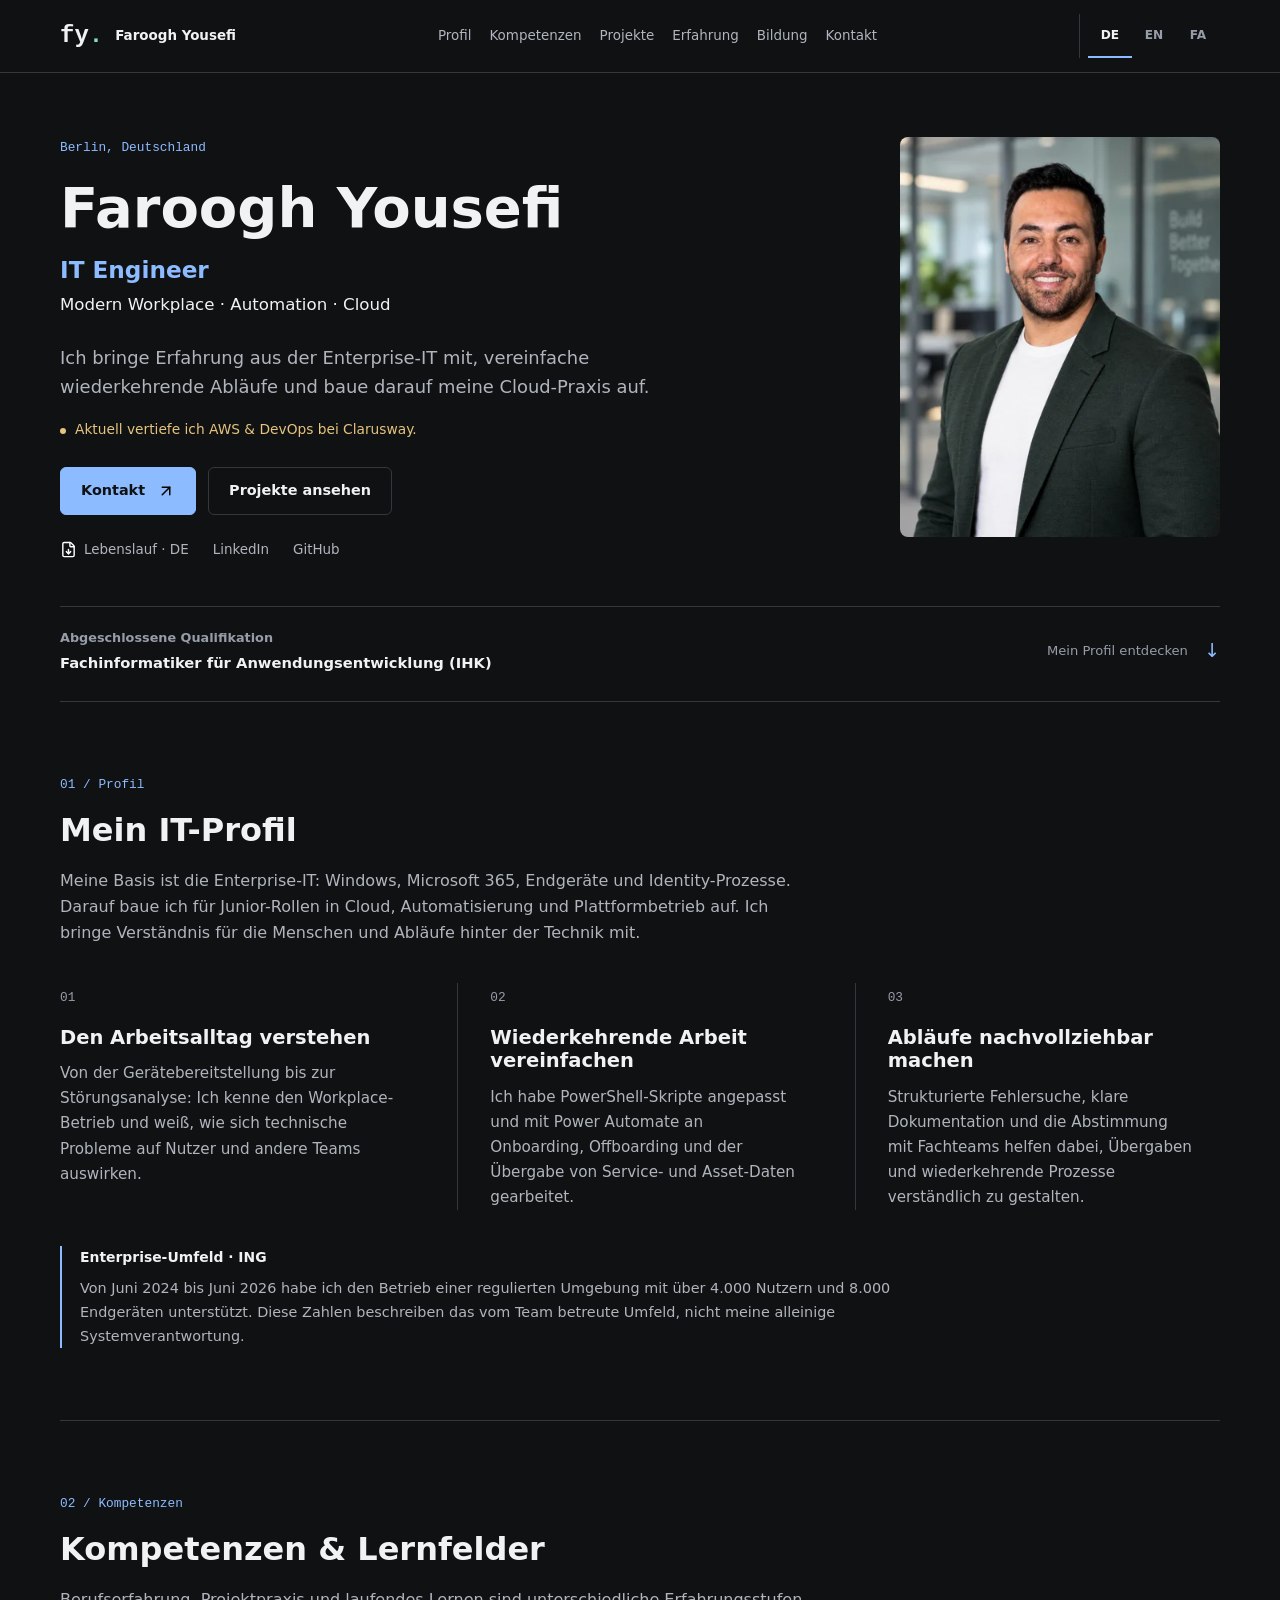
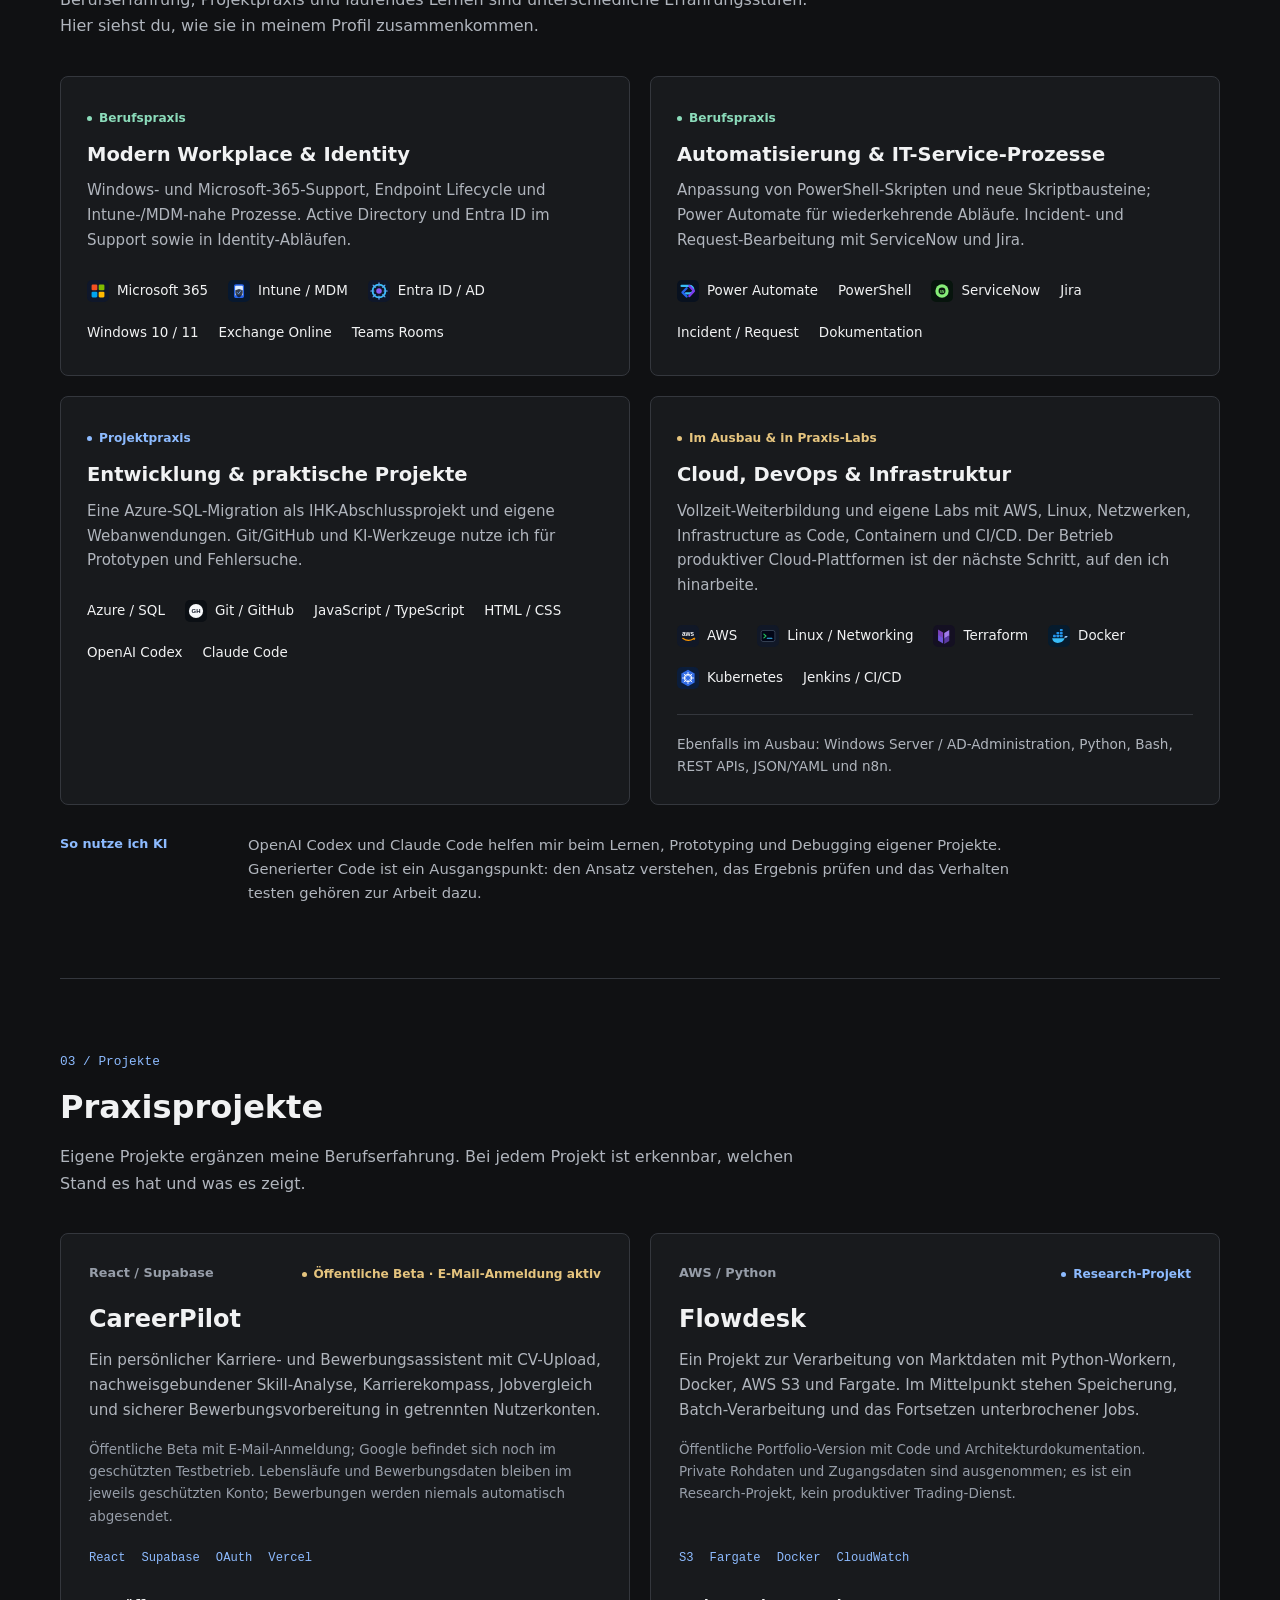
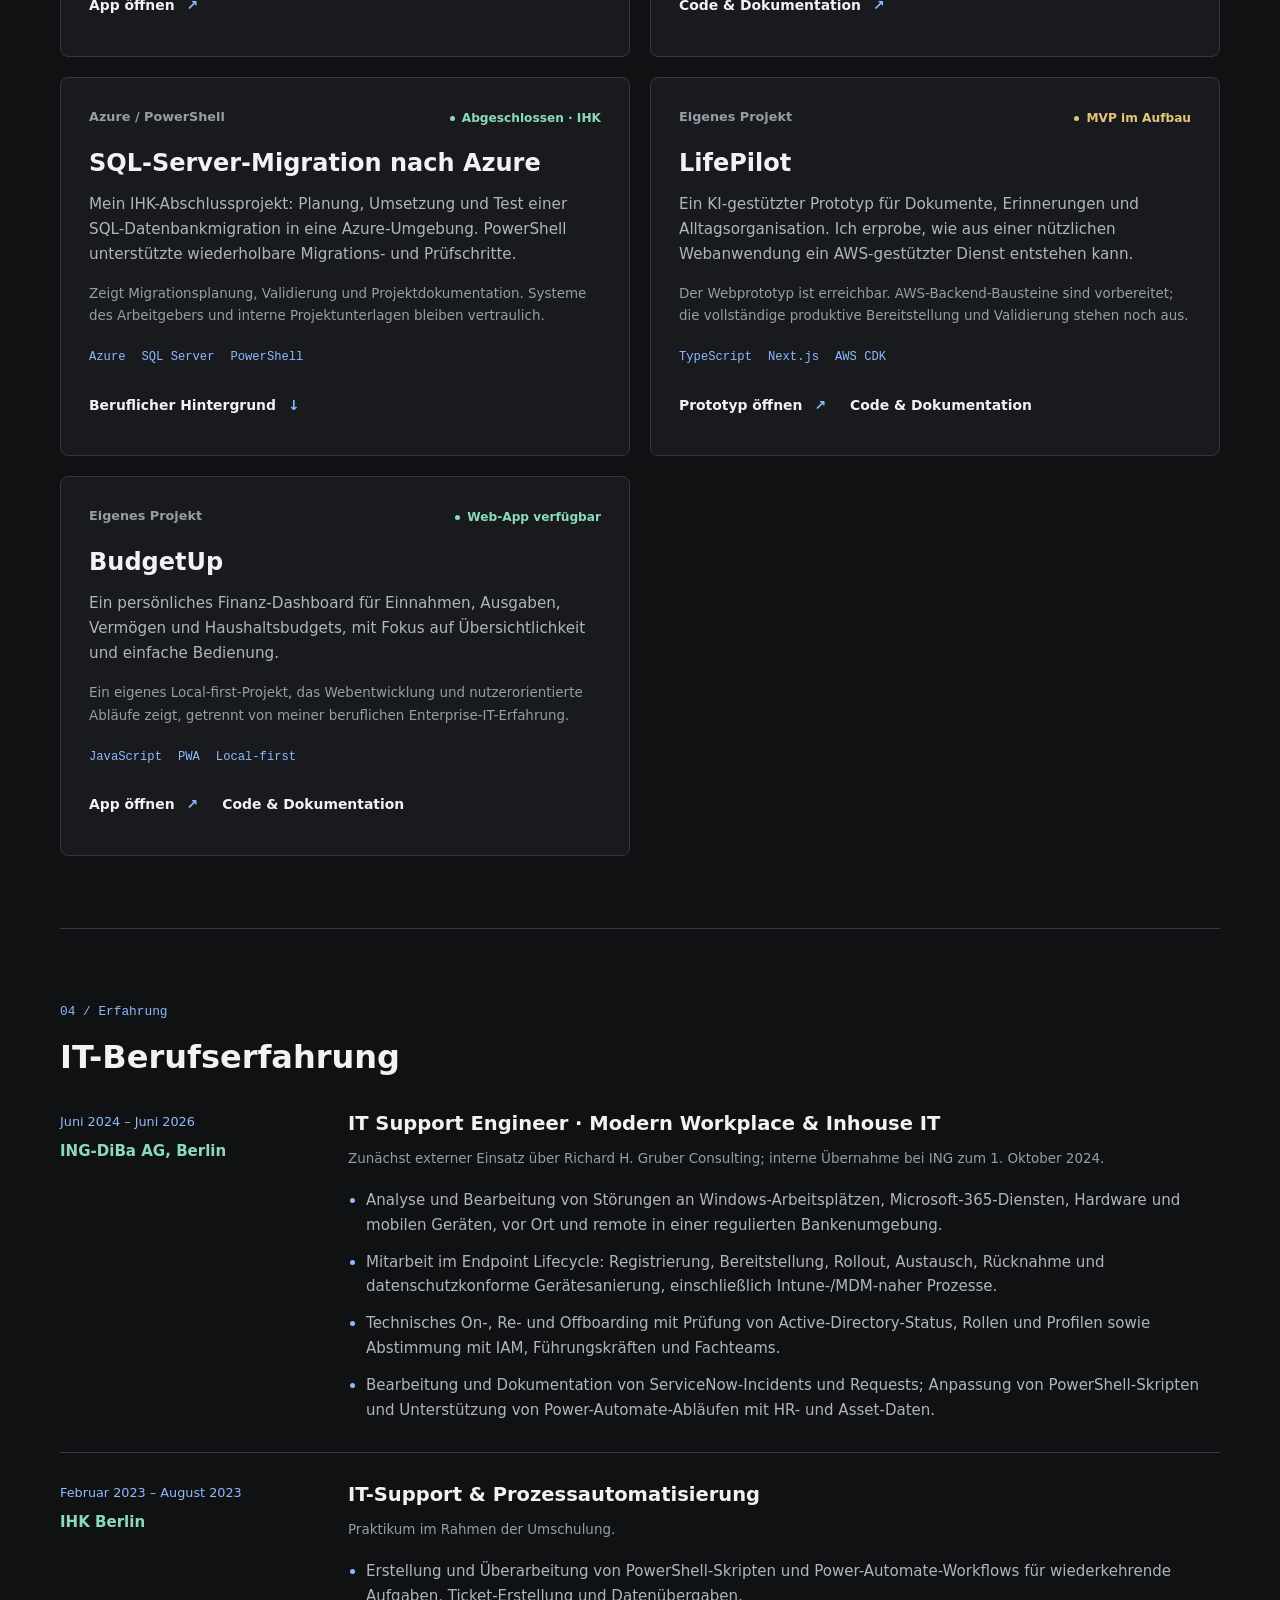
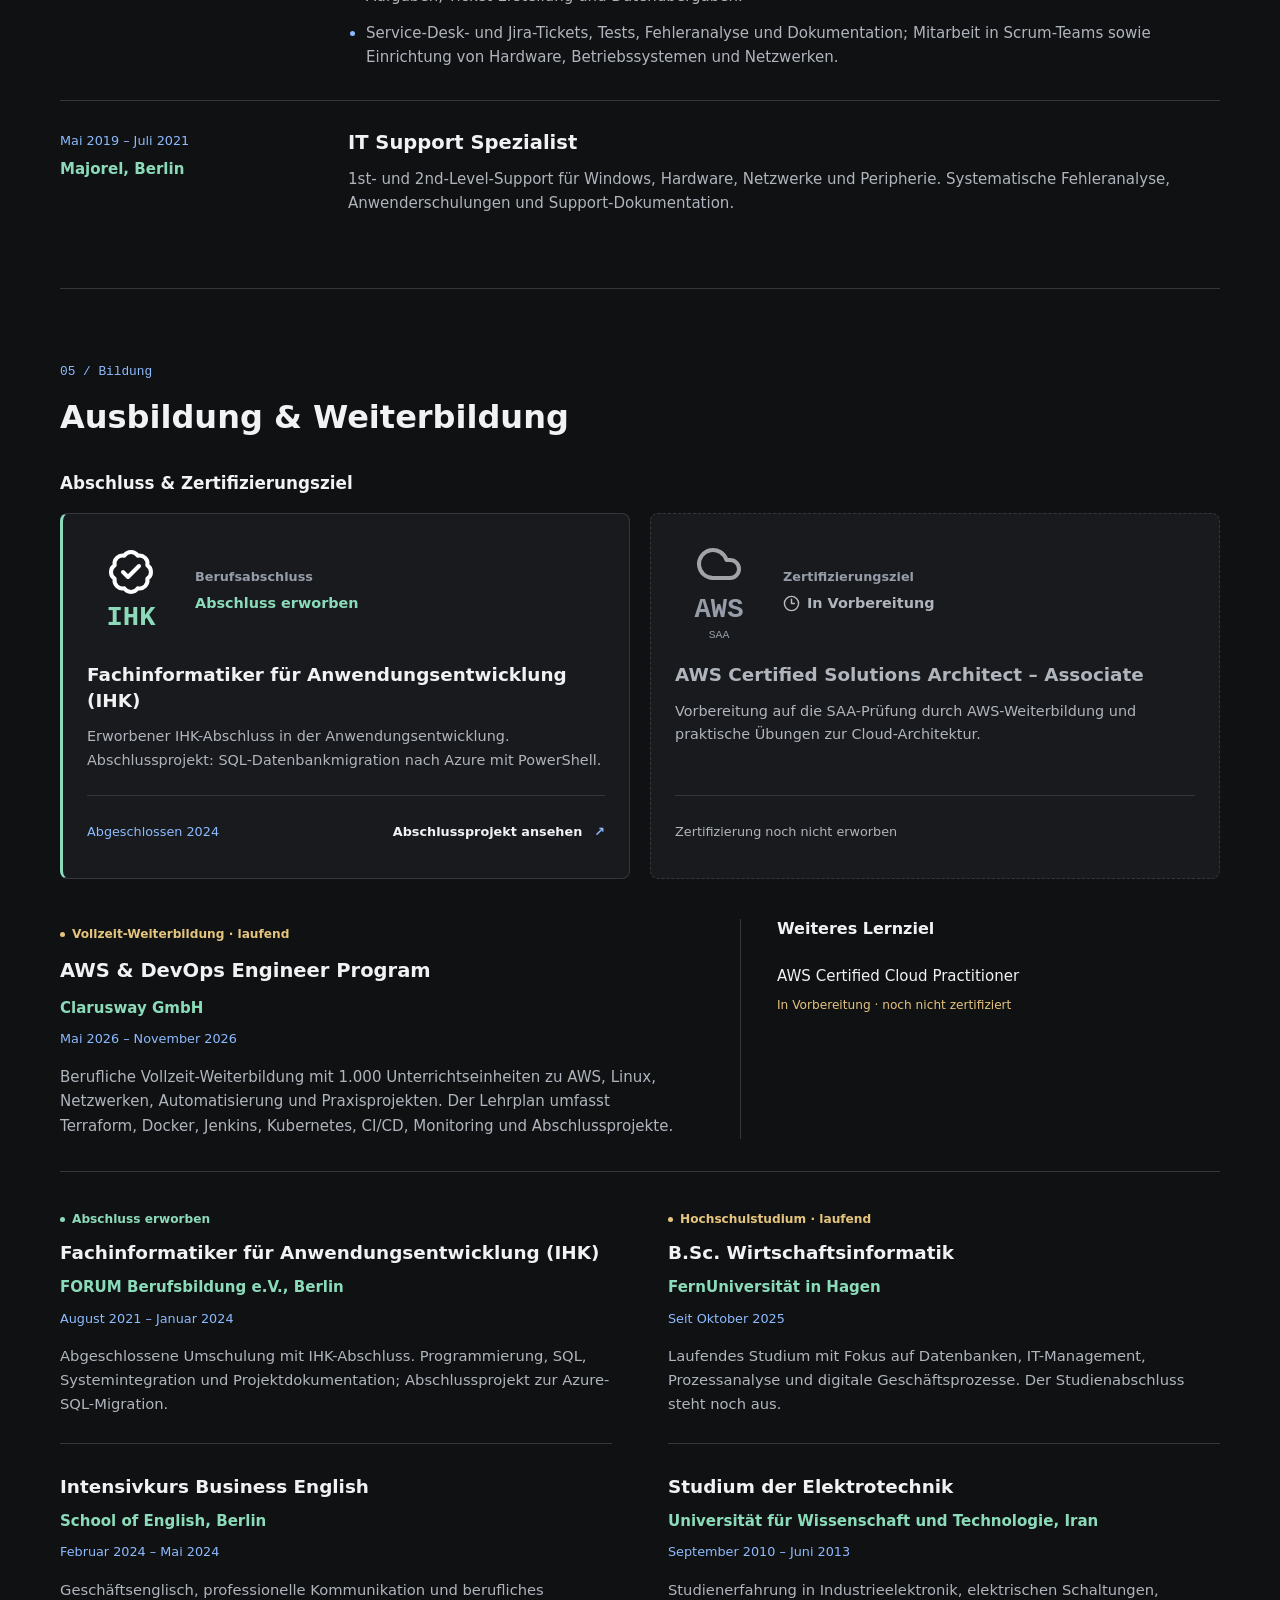
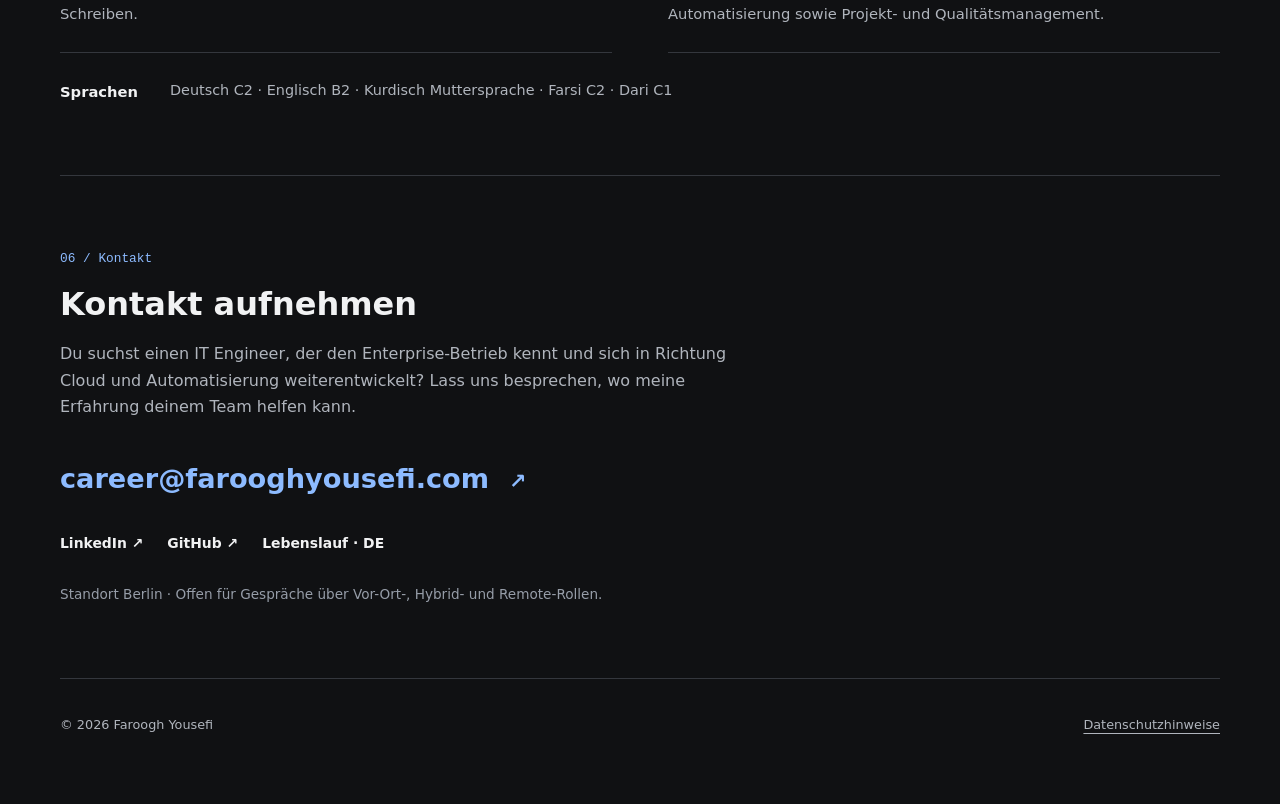
==== de/index.html @ eeda9231 "Add visual IHK qualification and pending AWS SAA goal" ====
<!DOCTYPE html>
<html lang="de" dir="ltr">
<head>
  <meta charset="UTF-8" />
  <meta name="viewport" content="width=device-width, initial-scale=1.0" />
  <title>Faroogh Yousefi | IT Engineer · Modern Workplace, Automation &amp; Cloud</title>
  <meta name="description" content="IT Engineer in Berlin mit Berufspraxis in Microsoft 365, Intune, PowerShell und Power Automate. AWS, Linux und DevOps im Ausbau durch Weiterbildung und eigene Projekte." />
  <meta name="robots" content="index, follow, max-image-preview:large" />
  <link rel="canonical" href="https://www.farooghyousefi.com/de/" />
  <link rel="alternate" hreflang="en" href="https://www.farooghyousefi.com/" />
  <link rel="alternate" hreflang="de" href="https://www.farooghyousefi.com/de/" />
  <link rel="alternate" hreflang="fa" href="https://www.farooghyousefi.com/fa/" />
  <link rel="alternate" hreflang="x-default" href="https://www.farooghyousefi.com/" />
  <meta name="theme-color" content="#101113" />
  <meta name="color-scheme" content="dark" />
  <link rel="icon" href="../assets/favicon.svg" type="image/svg+xml" />
  <link rel="apple-touch-icon" href="../assets/apple-touch-icon.png" />
  <meta property="og:type" content="profile" />
  <meta property="og:site_name" content="Faroogh Yousefi" />
  <meta property="og:url" content="https://www.farooghyousefi.com/de/" />
  <meta property="og:locale" content="de_DE" />
  <meta property="og:title" content="Faroogh Yousefi | IT Engineer · Modern Workplace, Automation &amp; Cloud" />
  <meta property="og:description" content="IT Engineer in Berlin mit Berufspraxis in Microsoft 365, Intune, PowerShell und Power Automate. AWS, Linux und DevOps im Ausbau durch Weiterbildung und eigene Projekte." />
  <meta property="og:image" content="https://www.farooghyousefi.com/assets/faroogh-yousefi-sep-2026-800.webp" />
  <meta property="og:image:width" content="800" />
  <meta property="og:image:height" content="1000" />
  <meta property="og:image:alt" content="Faroogh Yousefi, IT Engineer in Berlin" />
  <meta property="profile:first_name" content="Faroogh" />
  <meta property="profile:last_name" content="Yousefi" />
  <meta name="twitter:card" content="summary" />
  <meta name="twitter:title" content="Faroogh Yousefi | IT Engineer · Modern Workplace, Automation &amp; Cloud" />
  <meta name="twitter:description" content="IT Engineer in Berlin mit Berufspraxis in Microsoft 365, Intune, PowerShell und Power Automate. AWS, Linux und DevOps im Ausbau durch Weiterbildung und eigene Projekte." />
  <meta name="twitter:image" content="https://www.farooghyousefi.com/assets/faroogh-yousefi-sep-2026-800.webp" />
  <link rel="preload" as="image" href="../assets/faroogh-yousefi-sep-2026-400.webp" imagesrcset="../assets/faroogh-yousefi-sep-2026-400.webp 400w, ../assets/faroogh-yousefi-sep-2026-800.webp 800w" imagesizes="(max-width: 360px) 88px, (max-width: 680px) 120px, (max-width: 850px) 240px, (max-width: 1100px) 280px, 320px" />
  <link rel="stylesheet" href="../styles.css?v=1ffd70be146c" />
  <script type="application/ld+json">{"@context":"https://schema.org","@type":"Person","@id":"https://www.farooghyousefi.com/#person","name":"Faroogh Yousefi","url":"https://www.farooghyousefi.com/","image":"https://www.farooghyousefi.com/assets/faroogh-yousefi-sep-2026-800.webp","jobTitle":"IT Engineer","description":"IT Engineer in Berlin with enterprise experience in Microsoft 365, Intune, PowerShell and Power Automate. Developing AWS, Linux and DevOps skills through hands-on projects.","homeLocation":{"@type":"Place","name":"Berlin, Germany"},"knowsLanguage":["de","en","fa","ku","prs"],"knowsAbout":["Microsoft 365","Modern Workplace","Endpoint Management","Power Automate","PowerShell","IT Service Management"],"hasCredential":{"@type":"EducationalOccupationalCredential","name":"Fachinformatiker für Anwendungsentwicklung (IHK)","credentialCategory":"Vocational qualification"},"alumniOf":{"@type":"EducationalOrganization","name":"FORUM Berufsbildung e.V., Berlin"},"sameAs":["https://www.linkedin.com/in/farooghyousefi/","https://github.com/farooghyousefi"]}</script>
</head>
<body>
  <a class="skip-link" href="#main-content" data-i18n="ui.skip">Zum Inhalt springen</a>
  <header class="site-header">
    <div class="header-inner section-shell">
      <a class="brand" href="#top" aria-label="Faroogh Yousefi"><span class="brand-mark" aria-hidden="true">fy<span>.</span></span><span class="brand-name">Faroogh Yousefi</span></a>
      <nav class="desktop-nav" aria-label="Hauptnavigation" data-i18n-aria-label="ui.navigation">
        <a href="#about" data-i18n="nav.about">Profil</a>
        <a href="#skills" data-i18n="nav.skills">Kompetenzen</a>
        <a href="#projects" data-i18n="nav.projects">Projekte</a>
        <a href="#experience" data-i18n="nav.experience">Erfahrung</a>
        <a href="#training" data-i18n="nav.training">Bildung</a>
        <a href="#contact" data-i18n="nav.contact">Kontakt</a>
      </nav>
      <div class="header-actions">
        <nav class="language-switcher" aria-label="Sprache wählen" data-i18n-aria-label="ui.language">
          <a href="../de/index.html" data-lang="de" class="is-active" aria-current="true" lang="de" hreflang="de" aria-label="Deutsch">DE</a>
          <a href="../index.html" data-lang="en" lang="en" hreflang="en" aria-label="English">EN</a>
          <a href="../fa/index.html" data-lang="fa" lang="fa" hreflang="fa" aria-label="فارسی">FA</a>
        </nav>
        <details class="mobile-menu">
          <summary aria-label="Navigation öffnen" data-i18n-aria-label="ui.menu"><img src="../assets/icons/menu.svg" width="22" height="22" alt="" /></summary>
          <nav aria-label="Hauptnavigation" data-i18n-aria-label="ui.navigation">
            <a href="#about" data-i18n="nav.about">Profil</a>
            <a href="#skills" data-i18n="nav.skills">Kompetenzen</a>
            <a href="#projects" data-i18n="nav.projects">Projekte</a>
            <a href="#experience" data-i18n="nav.experience">Erfahrung</a>
            <a href="#training" data-i18n="nav.training">Bildung</a>
            <a href="#contact" data-i18n="nav.contact">Kontakt</a>
          </nav>
        </details>
      </div>
    </div>
  </header>
  <main id="main-content" tabindex="-1">
    <section class="hero section-shell" id="top" aria-labelledby="hero-title">
      <div class="hero-identity">
        <p class="eyebrow" data-i18n="hero.location">Berlin, Deutschland</p>
        <h1 id="hero-title" data-i18n="hero.name">Faroogh Yousefi</h1>
        <p class="hero-role" data-i18n="hero.role">IT Engineer</p>
        <p class="hero-specialisms" data-i18n="hero.specialisms">Modern Workplace · Automation · Cloud</p>
      </div>
      <figure class="portrait">
        <img src="../assets/faroogh-yousefi-sep-2026-400.webp" srcset="../assets/faroogh-yousefi-sep-2026-400.webp 400w, ../assets/faroogh-yousefi-sep-2026-800.webp 800w" sizes="(max-width: 360px) 88px, (max-width: 680px) 120px, (max-width: 850px) 240px, (max-width: 1100px) 280px, 320px" width="400" height="500" fetchpriority="high" alt="Faroogh Yousefi, IT Engineer in Berlin" data-i18n-alt="photo.alt" />
      </figure>
      <div class="hero-detail">
        <p class="hero-description" data-i18n="hero.description">Ich bringe Erfahrung aus der Enterprise-IT mit, vereinfache wiederkehrende Abläufe und baue darauf meine Cloud-Praxis auf.</p>
        <p class="hero-learning"><span class="learning-dot" aria-hidden="true"></span><span data-i18n="hero.learning">Aktuell vertiefe ich AWS &amp; DevOps bei Clarusway.</span></p>
        <div class="hero-actions">
          <a class="button primary" href="#contact"><span data-i18n="hero.contact">Kontakt</span><img src="../assets/icons/arrow-up-right.svg" width="18" height="18" alt="" /></a>
          <a class="button secondary" href="#projects" data-i18n="hero.projects">Projekte ansehen</a>
        </div>
        <div class="hero-links">
          <a href="../assets/Faroogh-Yousefi-CV.pdf" data-cv-link target="_blank" rel="noopener noreferrer"><img src="../assets/icons/file-down.svg" width="17" height="17" alt="" /><span data-i18n="hero.cv">Lebenslauf · DE</span></a>
          <a href="https://www.linkedin.com/in/farooghyousefi/" target="_blank" rel="noopener noreferrer">LinkedIn</a>
          <a href="https://github.com/farooghyousefi" target="_blank" rel="noopener noreferrer">GitHub</a>
        </div>
      </div>
      <div class="hero-foundation">
        <span class="qualification"><span class="small-label" data-i18n="hero.qualificationLabel">Abgeschlossene Qualifikation</span><strong data-i18n="hero.qualification">Fachinformatiker für Anwendungsentwicklung (IHK)</strong></span>
        <a class="section-cue" href="#about" aria-label="Mein Profil entdecken" data-i18n-aria-label="hero.more"><span data-i18n="hero.more">Mein Profil entdecken</span><span aria-hidden="true">↓</span></a>
      </div>
    </section>

    <section class="section-shell content-section" id="about" aria-labelledby="about-title">
      <div class="section-heading"><p class="eyebrow">01 / <span data-i18n="nav.about">Profil</span></p><h2 id="about-title" data-i18n="about.title">Mein IT-Profil</h2><p class="section-intro" data-i18n="about.intro">Meine Basis ist die Enterprise-IT: Windows, Microsoft 365, Endgeräte und Identity-Prozesse. Darauf baue ich für Junior-Rollen in Cloud, Automatisierung und Plattformbetrieb auf. Ich bringe Verständnis für die Menschen und Abläufe hinter der Technik mit.</p></div>
      <div class="value-grid">
        <article><span class="value-number" aria-hidden="true">01</span><h3 data-i18n="value.operations.title">Den Arbeitsalltag verstehen</h3><p data-i18n="value.operations.text">Von der Gerätebereitstellung bis zur Störungsanalyse: Ich kenne den Workplace-Betrieb und weiß, wie sich technische Probleme auf Nutzer und andere Teams auswirken.</p></article>
        <article><span class="value-number" aria-hidden="true">02</span><h3 data-i18n="value.automation.title">Wiederkehrende Arbeit vereinfachen</h3><p data-i18n="value.automation.text">Ich habe PowerShell-Skripte angepasst und mit Power Automate an Onboarding, Offboarding und der Übergabe von Service- und Asset-Daten gearbeitet.</p></article>
        <article><span class="value-number" aria-hidden="true">03</span><h3 data-i18n="value.clarity.title">Abläufe nachvollziehbar machen</h3><p data-i18n="value.clarity.text">Strukturierte Fehlersuche, klare Dokumentation und die Abstimmung mit Fachteams helfen dabei, Übergaben und wiederkehrende Prozesse verständlich zu gestalten.</p></article>
      </div>
      <div class="context-note"><strong data-i18n="about.contextLabel">Enterprise-Umfeld · ING</strong><p data-i18n="about.context">Von Juni 2024 bis Juni 2026 habe ich den Betrieb einer regulierten Umgebung mit über 4.000 Nutzern und 8.000 Endgeräten unterstützt. Diese Zahlen beschreiben das vom Team betreute Umfeld, nicht meine alleinige Systemverantwortung.</p></div>
    </section>

    <section class="section-shell content-section" id="skills" aria-labelledby="skills-title">
      <div class="section-heading"><p class="eyebrow">02 / <span data-i18n="nav.skills">Kompetenzen</span></p><h2 id="skills-title" data-i18n="skills.title">Kompetenzen &amp; Lernfelder</h2><p class="section-intro" data-i18n="skills.intro">Berufserfahrung, Projektpraxis und laufendes Lernen sind unterschiedliche Erfahrungsstufen. Hier siehst du, wie sie in meinem Profil zusammenkommen.</p></div>
      <div class="skills-grid">
        <article class="skill-group professional"><span class="status-label established" data-i18n="skills.professional">Berufspraxis</span><h3 data-i18n="skills.workplace.title">Modern Workplace &amp; Identity</h3><p data-i18n="skills.workplace.text">Windows- und Microsoft-365-Support, Endpoint Lifecycle und Intune-/MDM-nahe Prozesse. Active Directory und Entra ID im Support sowie in Identity-Abläufen.</p><ul class="tech-list">
          <li><img src="../assets/icons/microsoft-365.svg" width="24" height="24" alt="" loading="lazy" />Microsoft 365</li><li><img src="../assets/icons/intune.svg" width="24" height="24" alt="" loading="lazy" />Intune / MDM</li><li><img src="../assets/icons/entra-id.svg" width="24" height="24" alt="" loading="lazy" />Entra ID / AD</li><li>Windows 10 / 11</li><li>Exchange Online</li><li>Teams Rooms</li>
        </ul></article>
        <article class="skill-group professional"><span class="status-label established" data-i18n="skills.professional">Berufspraxis</span><h3 data-i18n="skills.automation.title">Automatisierung &amp; IT-Service-Prozesse</h3><p data-i18n="skills.automation.text">Anpassung von PowerShell-Skripten und neue Skriptbausteine; Power Automate für wiederkehrende Abläufe. Incident- und Request-Bearbeitung mit ServiceNow und Jira.</p><ul class="tech-list">
          <li><img src="../assets/icons/power-automate.svg" width="24" height="24" alt="" loading="lazy" />Power Automate</li><li>PowerShell</li><li><img src="../assets/icons/servicenow.svg" width="24" height="24" alt="" loading="lazy" />ServiceNow</li><li>Jira</li><li>Incident / Request</li><li data-i18n="skills.documentation">Dokumentation</li>
        </ul></article>
        <article class="skill-group project-practice"><span class="status-label practiced" data-i18n="skills.projectPractice">Projektpraxis</span><h3 data-i18n="skills.projects.title">Entwicklung &amp; praktische Projekte</h3><p data-i18n="skills.projects.text">Eine Azure-SQL-Migration als IHK-Abschlussprojekt und eigene Webanwendungen. Git/GitHub und KI-Werkzeuge nutze ich für Prototypen und Fehlersuche.</p><ul class="tech-list">
          <li>Azure / SQL</li><li><img src="../assets/icons/github.svg" width="24" height="24" alt="" loading="lazy" />Git / GitHub</li><li>JavaScript / TypeScript</li><li>HTML / CSS</li><li>OpenAI Codex</li><li>Claude Code</li>
        </ul></article>
        <article class="skill-group learning"><span class="status-label developing" data-i18n="skills.learning">Im Ausbau &amp; in Praxis-Labs</span><h3 data-i18n="skills.cloud.title">Cloud, DevOps &amp; Infrastruktur</h3><p data-i18n="skills.cloud.text">Vollzeit-Weiterbildung und eigene Labs mit AWS, Linux, Netzwerken, Infrastructure as Code, Containern und CI/CD. Der Betrieb produktiver Cloud-Plattformen ist der nächste Schritt, auf den ich hinarbeite.</p><ul class="tech-list">
          <li><img src="../assets/icons/aws.svg" width="24" height="24" alt="" loading="lazy" />AWS</li><li><img src="../assets/icons/linux.svg" width="24" height="24" alt="" loading="lazy" />Linux / Networking</li><li><img src="../assets/icons/terraform.svg" width="24" height="24" alt="" loading="lazy" />Terraform</li><li><img src="../assets/icons/docker.svg" width="24" height="24" alt="" loading="lazy" />Docker</li><li><img src="../assets/icons/kubernetes.svg" width="24" height="24" alt="" loading="lazy" />Kubernetes</li><li>Jenkins / CI/CD</li>
        </ul><p class="skill-scope" data-i18n="skills.cloud.additional">Ebenfalls im Ausbau: Windows Server / AD-Administration, Python, Bash, REST APIs, JSON/YAML und n8n.</p></article>
      </div>
      <div class="ai-note"><span class="small-label" data-i18n="ai.label">So nutze ich KI</span><p data-i18n="ai.text">OpenAI Codex und Claude Code helfen mir beim Lernen, Prototyping und Debugging eigener Projekte. Generierter Code ist ein Ausgangspunkt: den Ansatz verstehen, das Ergebnis prüfen und das Verhalten testen gehören zur Arbeit dazu.</p></div>
    </section>

    <section class="section-shell content-section" id="projects" aria-labelledby="projects-title">
      <div class="section-heading"><p class="eyebrow">03 / <span data-i18n="nav.projects">Projekte</span></p><h2 id="projects-title" data-i18n="projects.title">Praxisprojekte</h2><p class="section-intro" data-i18n="projects.intro">Eigene Projekte ergänzen meine Berufserfahrung. Bei jedem Projekt ist erkennbar, welchen Stand es hat und was es zeigt.</p></div>
      <div class="project-grid">
        <article class="project-card"><div class="project-head"><span class="small-label">React / Supabase</span><span class="status-label developing" data-i18n="projects.careerpilot.status">Öffentliche Beta · E-Mail-Anmeldung aktiv</span></div><h3>CareerPilot</h3><p data-i18n="projects.careerpilot.text">Ein persönlicher Karriere- und Bewerbungsassistent mit CV-Upload, nachweisgebundener Skill-Analyse, Karrierekompass, Jobvergleich und sicherer Bewerbungsvorbereitung in getrennten Nutzerkonten.</p><p class="project-evidence" data-i18n="projects.careerpilot.evidence">Öffentliche Beta mit E-Mail-Anmeldung; Google befindet sich noch im geschützten Testbetrieb. Lebensläufe und Bewerbungsdaten bleiben im jeweils geschützten Konto; Bewerbungen werden niemals automatisch abgesendet.</p><ul class="project-tags"><li>React</li><li>Supabase</li><li>OAuth</li><li>Vercel</li></ul><div class="project-links"><a class="text-link" href="https://careerpilot-staging.vercel.app/" target="_blank" rel="noopener noreferrer"><span data-i18n="projects.open">App öffnen</span><span aria-hidden="true">↗</span></a></div></article>
        <article class="project-card"><div class="project-head"><span class="small-label">AWS / Python</span><span class="status-label practiced" data-i18n="projects.flowdesk.status">Research-Projekt</span></div><h3>Flowdesk</h3><p data-i18n="projects.flowdesk.text">Ein Projekt zur Verarbeitung von Marktdaten mit Python-Workern, Docker, AWS S3 und Fargate. Im Mittelpunkt stehen Speicherung, Batch-Verarbeitung und das Fortsetzen unterbrochener Jobs.</p><p class="project-evidence" data-i18n="projects.flowdesk.evidence">Öffentliche Portfolio-Version mit Code und Architekturdokumentation. Private Rohdaten und Zugangsdaten sind ausgenommen; es ist ein Research-Projekt, kein produktiver Trading-Dienst.</p><ul class="project-tags"><li>S3</li><li>Fargate</li><li>Docker</li><li>CloudWatch</li></ul><a class="text-link" href="https://github.com/farooghyousefi/flowdesk-aws-portfolio" target="_blank" rel="noopener noreferrer"><span data-i18n="projects.code">Code &amp; Dokumentation</span><span aria-hidden="true">↗</span></a></article>
        <article class="project-card" id="project-azure"><div class="project-head"><span class="small-label">Azure / PowerShell</span><span class="status-label established" data-i18n="projects.azure.status">Abgeschlossen · IHK</span></div><h3 data-i18n="projects.azure.title">SQL-Server-Migration nach Azure</h3><p data-i18n="projects.azure.text">Mein IHK-Abschlussprojekt: Planung, Umsetzung und Test einer SQL-Datenbankmigration in eine Azure-Umgebung. PowerShell unterstützte wiederholbare Migrations- und Prüfschritte.</p><p class="project-evidence" data-i18n="projects.azure.evidence">Zeigt Migrationsplanung, Validierung und Projektdokumentation. Systeme des Arbeitgebers und interne Projektunterlagen bleiben vertraulich.</p><ul class="project-tags"><li>Azure</li><li>SQL Server</li><li>PowerShell</li></ul><a class="text-link" href="#experience"><span data-i18n="projects.background">Beruflicher Hintergrund</span><span aria-hidden="true">↓</span></a></article>
        <article class="project-card"><div class="project-head"><span class="small-label" data-i18n="projects.personal">Eigenes Projekt</span><span class="status-label developing" data-i18n="projects.lifepilot.status">MVP im Aufbau</span></div><h3>LifePilot</h3><p data-i18n="projects.lifepilot.text">Ein KI-gestützter Prototyp für Dokumente, Erinnerungen und Alltagsorganisation. Ich erprobe, wie aus einer nützlichen Webanwendung ein AWS-gestützter Dienst entstehen kann.</p><p class="project-evidence" data-i18n="projects.lifepilot.evidence">Der Webprototyp ist erreichbar. AWS-Backend-Bausteine sind vorbereitet; die vollständige produktive Bereitstellung und Validierung stehen noch aus.</p><ul class="project-tags"><li>TypeScript</li><li>Next.js</li><li>AWS CDK</li></ul><div class="project-links"><a class="text-link" href="https://lifepilot.farooghyousefi.com/" target="_blank" rel="noopener noreferrer"><span data-i18n="projects.preview">Prototyp öffnen</span><span aria-hidden="true">↗</span></a><a class="text-link" href="https://github.com/farooghyousefi/lifepilot" target="_blank" rel="noopener noreferrer" data-i18n="projects.code">Code &amp; Dokumentation</a></div></article>
        <article class="project-card"><div class="project-head"><span class="small-label" data-i18n="projects.personal">Eigenes Projekt</span><span class="status-label established" data-i18n="projects.budget.status">Web-App verfügbar</span></div><h3>BudgetUp</h3><p data-i18n="projects.budget.text">Ein persönliches Finanz-Dashboard für Einnahmen, Ausgaben, Vermögen und Haushaltsbudgets, mit Fokus auf Übersichtlichkeit und einfache Bedienung.</p><p class="project-evidence" data-i18n="projects.budget.evidence">Ein eigenes Local-first-Projekt, das Webentwicklung und nutzerorientierte Abläufe zeigt, getrennt von meiner beruflichen Enterprise-IT-Erfahrung.</p><ul class="project-tags"><li>JavaScript</li><li>PWA</li><li>Local-first</li></ul><div class="project-links"><a class="text-link" href="https://budget.farooghyousefi.com/" target="_blank" rel="noopener noreferrer"><span data-i18n="projects.open">App öffnen</span><span aria-hidden="true">↗</span></a><a class="text-link" href="https://github.com/farooghyousefi/budget-app" target="_blank" rel="noopener noreferrer" data-i18n="projects.code">Code &amp; Dokumentation</a></div></article>
      </div>
    </section>

    <section class="section-shell content-section" id="experience" aria-labelledby="experience-title">
      <div class="section-heading"><p class="eyebrow">04 / <span data-i18n="nav.experience">Erfahrung</span></p><h2 id="experience-title" data-i18n="experience.title">IT-Berufserfahrung</h2></div>
      <div class="timeline">
        <article class="timeline-entry"><div class="timeline-meta"><p class="date" data-i18n="experience.ing.date">Juni 2024 – Juni 2026</p><p class="company">ING-DiBa AG, Berlin</p></div><div class="timeline-content"><h3 data-i18n="experience.ing.title">IT Support Engineer · Modern Workplace &amp; Inhouse IT</h3><p class="role-context" data-i18n="experience.ing.context">Zunächst externer Einsatz über Richard H. Gruber Consulting; interne Übernahme bei ING zum 1. Oktober 2024.</p><ul class="detail-list"><li data-i18n="experience.ing.p1">Analyse und Bearbeitung von Störungen an Windows-Arbeitsplätzen, Microsoft-365-Diensten, Hardware und mobilen Geräten, vor Ort und remote in einer regulierten Bankenumgebung.</li><li data-i18n="experience.ing.p2">Mitarbeit im Endpoint Lifecycle: Registrierung, Bereitstellung, Rollout, Austausch, Rücknahme und datenschutzkonforme Gerätesanierung, einschließlich Intune-/MDM-naher Prozesse.</li><li data-i18n="experience.ing.p3">Technisches On-, Re- und Offboarding mit Prüfung von Active-Directory-Status, Rollen und Profilen sowie Abstimmung mit IAM, Führungskräften und Fachteams.</li><li data-i18n="experience.ing.p4">Bearbeitung und Dokumentation von ServiceNow-Incidents und Requests; Anpassung von PowerShell-Skripten und Unterstützung von Power-Automate-Abläufen mit HR- und Asset-Daten.</li></ul></div></article>
        <article class="timeline-entry"><div class="timeline-meta"><p class="date" data-i18n="experience.ihk.date">Februar 2023 – August 2023</p><p class="company">IHK Berlin</p></div><div class="timeline-content"><h3 data-i18n="experience.ihk.title">IT-Support &amp; Prozessautomatisierung</h3><p class="role-context" data-i18n="experience.ihk.context">Praktikum im Rahmen der Umschulung.</p><ul class="detail-list"><li data-i18n="experience.ihk.p1">Erstellung und Überarbeitung von PowerShell-Skripten und Power-Automate-Workflows für wiederkehrende Aufgaben, Ticket-Erstellung und Datenübergaben.</li><li data-i18n="experience.ihk.p2">Service-Desk- und Jira-Tickets, Tests, Fehleranalyse und Dokumentation; Mitarbeit in Scrum-Teams sowie Einrichtung von Hardware, Betriebssystemen und Netzwerken.</li></ul></div></article>
        <article class="timeline-entry"><div class="timeline-meta"><p class="date" data-i18n="experience.majorel.date">Mai 2019 – Juli 2021</p><p class="company">Majorel, Berlin</p></div><div class="timeline-content"><h3 data-i18n="experience.majorel.title">IT Support Spezialist</h3><p data-i18n="experience.majorel.text">1st- und 2nd-Level-Support für Windows, Hardware, Netzwerke und Peripherie. Systematische Fehleranalyse, Anwenderschulungen und Support-Dokumentation.</p></div></article>
      </div>
    </section>

    <section class="section-shell content-section" id="training" aria-labelledby="training-title">
      <div class="section-heading"><p class="eyebrow">05 / <span data-i18n="nav.training">Bildung</span></p><h2 id="training-title" data-i18n="training.title">Ausbildung &amp; Weiterbildung</h2></div>
      <div class="credentials" aria-labelledby="credentials-title">
        <h3 id="credentials-title" data-i18n="credentials.title">Abschluss &amp; Zertifizierungsziel</h3>
        <div class="credentials-grid">
          <article class="credential-card credential-card--earned" aria-labelledby="credential-ihk-title">
            <div class="credential-header">
              <div class="credential-mark credential-mark--ihk" aria-hidden="true"><img src="../assets/icons/badge-check.svg" width="48" height="48" alt="" loading="lazy" /><strong>IHK</strong></div>
              <div><p class="small-label" data-i18n="credentials.ihk.type">Berufsabschluss</p><p class="credential-state" data-i18n="training.completed">Abschluss erworben</p></div>
            </div>
            <h4 id="credential-ihk-title" data-i18n="education.ihk.title">Fachinformatiker für Anwendungsentwicklung (IHK)</h4>
            <p class="credential-description" data-i18n="credentials.ihk.text">Erworbener IHK-Abschluss in der Anwendungsentwicklung. Abschlussprojekt: SQL-Datenbankmigration nach Azure mit PowerShell.</p>
            <div class="credential-footer"><span class="date" data-i18n="credentials.ihk.date">Abgeschlossen 2024</span><a class="text-link" href="#project-azure"><span data-i18n="credentials.ihk.project">Abschlussprojekt ansehen</span><span aria-hidden="true">↗</span></a></div>
          </article>
          <article class="credential-card credential-card--pending" aria-labelledby="credential-aws-title">
            <div class="credential-header">
              <div class="credential-mark credential-mark--aws" aria-hidden="true"><img src="../assets/icons/cloud.svg" width="48" height="48" alt="" loading="lazy" /><strong>AWS</strong><span>SAA</span></div>
              <div><p class="small-label" data-i18n="credentials.aws.type">Zertifizierungsziel</p><p class="credential-state"><img src="../assets/icons/clock-3.svg" width="17" height="17" alt="" loading="lazy" /><span data-i18n="credentials.aws.status">In Vorbereitung</span></p></div>
            </div>
            <h4 id="credential-aws-title" lang="en" dir="ltr">AWS Certified Solutions Architect – Associate</h4>
            <p class="credential-description" data-i18n="credentials.aws.text">Vorbereitung auf die SAA-Prüfung durch AWS-Weiterbildung und praktische Übungen zur Cloud-Architektur.</p>
            <div class="credential-footer"><span class="credential-pending-note" data-i18n="credentials.aws.note">Zertifizierung noch nicht erworben</span></div>
          </article>
        </div>
      </div>
      <div class="training-current"><div><span class="status-label developing" data-i18n="training.ongoing">Vollzeit-Weiterbildung · laufend</span><h3 data-i18n="training.clarusway.title">AWS &amp; DevOps Engineer Program</h3><p class="company">Clarusway GmbH</p><p class="date" data-i18n="training.clarusway.date">Mai 2026 – November 2026</p><p data-i18n="training.clarusway.text">Berufliche Vollzeit-Weiterbildung mit 1.000 Unterrichtseinheiten zu AWS, Linux, Netzwerken, Automatisierung und Praxisprojekten. Der Lehrplan umfasst Terraform, Docker, Jenkins, Kubernetes, CI/CD, Monitoring und Abschlussprojekte.</p></div><div class="certifications"><h3 data-i18n="training.cert.title">Weiteres Lernziel</h3><ul class="cert-list"><li><span>AWS Certified Cloud Practitioner</span><small data-i18n="training.preparation">In Vorbereitung · noch nicht zertifiziert</small></li></ul></div></div>
      <div class="education-grid">
        <article><span class="status-label established" data-i18n="training.completed">Abschluss erworben</span><h3 data-i18n="education.ihk.title">Fachinformatiker für Anwendungsentwicklung (IHK)</h3><p class="company">FORUM Berufsbildung e.V., Berlin</p><p class="date" data-i18n="education.ihk.date">August 2021 – Januar 2024</p><p data-i18n="education.ihk.text">Abgeschlossene Umschulung mit IHK-Abschluss. Programmierung, SQL, Systemintegration und Projektdokumentation; Abschlussprojekt zur Azure-SQL-Migration.</p></article>
        <article><span class="status-label developing" data-i18n="training.studying">Hochschulstudium · laufend</span><h3 data-i18n="education.hagen.title">B.Sc. Wirtschaftsinformatik</h3><p class="company">FernUniversität in Hagen</p><p class="date" data-i18n="education.hagen.date">Seit Oktober 2025</p><p data-i18n="education.hagen.text">Laufendes Studium mit Fokus auf Datenbanken, IT-Management, Prozessanalyse und digitale Geschäftsprozesse. Der Studienabschluss steht noch aus.</p></article>
        <article><h3 data-i18n="education.english.title">Intensivkurs Business English</h3><p class="company">School of English, Berlin</p><p class="date" data-i18n="education.english.date">Februar 2024 – Mai 2024</p><p data-i18n="education.english.text">Geschäftsenglisch, professionelle Kommunikation und berufliches Schreiben.</p></article>
        <article><h3 data-i18n="education.electrical.title">Studium der Elektrotechnik</h3><p class="company" data-i18n="education.electrical.company">Universität für Wissenschaft und Technologie, Iran</p><p class="date" data-i18n="education.electrical.date">September 2010 – Juni 2013</p><p data-i18n="education.electrical.text">Studienerfahrung in Industrieelektronik, elektrischen Schaltungen, Automatisierung sowie Projekt- und Qualitätsmanagement.</p></article>
      </div>
      <div class="languages-row"><h3 data-i18n="languages.title">Sprachen</h3><p data-i18n="languages.text">Deutsch C2 · Englisch B2 · Kurdisch Muttersprache · Farsi C2 · Dari C1</p></div>
    </section>

    <section class="section-shell content-section contact-section" id="contact" aria-labelledby="contact-title">
      <div class="section-heading"><p class="eyebrow">06 / <span data-i18n="nav.contact">Kontakt</span></p><h2 id="contact-title" data-i18n="contact.title">Kontakt aufnehmen</h2><p class="section-intro" data-i18n="contact.text">Du suchst einen IT Engineer, der den Enterprise-Betrieb kennt und sich in Richtung Cloud und Automatisierung weiterentwickelt? Lass uns besprechen, wo meine Erfahrung deinem Team helfen kann.</p></div>
      <a class="contact-email" href="mailto:career@farooghyousefi.com" dir="ltr">career@farooghyousefi.com <span aria-hidden="true">↗</span></a>
      <div class="contact-links"><a class="text-link" href="https://www.linkedin.com/in/farooghyousefi/" target="_blank" rel="noopener noreferrer">LinkedIn ↗</a><a class="text-link" href="https://github.com/farooghyousefi" target="_blank" rel="noopener noreferrer">GitHub ↗</a><a class="text-link" href="../assets/Faroogh-Yousefi-CV.pdf" data-cv-link target="_blank" rel="noopener noreferrer" data-i18n="hero.cv">Lebenslauf · DE</a></div>
      <p class="contact-location" data-i18n="contact.location">Standort Berlin · Offen für Gespräche über Vor-Ort-, Hybrid- und Remote-Rollen.</p>
    </section>
  </main>
  <footer class="section-shell footer"><p>© 2026 Faroogh Yousefi</p><details class="privacy" id="privacy"><summary data-i18n="privacy.title">Datenschutzhinweise</summary><div><p data-i18n="privacy.owner">Dieses persönliche Portfolio wird von Faroogh Yousefi, Berlin, veröffentlicht. Kontakt: career@farooghyousefi.com.</p><p data-i18n="privacy.hosting">Die Website wird bei Vercel gehostet. Beim Abruf entstehen technische Anfragedaten wie IP-Adresse, aufgerufene URL und Browserinformationen, die in Hosting- und Sicherheitsprotokollen verarbeitet werden können.</p><p data-i18n="privacy.storage">Die Seite lädt keine Werbe- oder Analyse-Skripte. Die gewählte Sprache wird lokal im Browser unter portfolio-language gespeichert. Durch Löschen der Website-Daten im Browser lässt sich diese Einstellung entfernen.</p><p data-i18n="privacy.contact">Der E-Mail-Link öffnet dein Mailprogramm mit der öffentlichen beruflichen Adresse. Externe Dienste wie GitHub und LinkedIn erhalten Daten, wenn du deren Links aufrufst. Öffentliche Lebensläufe enthalten keine Privatanschrift, Telefonnummer, Geburtsjahr oder persönliche E-Mail-Adresse.</p><a href="https://vercel.com/legal/privacy-policy" target="_blank" rel="noopener noreferrer" data-i18n="privacy.vercel">Datenschutzerklärung von Vercel</a></div></details></footer>
  <a class="back-to-top" href="#top" data-back-to-top aria-label="Zurück zum Anfang" data-i18n-aria-label="ui.top" title="Zurück zum Anfang" data-i18n-title="ui.top"><img src="../assets/icons/arrow-up.svg" width="22" height="22" alt="" /></a>
  <script src="../script.js?v=1ffd70be146c"></script>
</body>
</html>
---- styles.css ----
/* Foundation: neutral charcoal, restrained accents, system typography. */
:root {
  color-scheme: dark;
  --bg: #101113;
  --surface: #181a1d;
  --text: #f1f2f3;
  --muted: #b0b5bd;
  --subtle: #969da8;
  --line: #34373d;
  --blue: #8dbbff;
  --mint: #8bdbba;
  --amber: #e5c47e;
  --font: system-ui, -apple-system, BlinkMacSystemFont, "Segoe UI", Roboto, Arial, sans-serif;
  --mono: ui-monospace, SFMono-Regular, Menlo, Consolas, monospace;
}
* { box-sizing: border-box; letter-spacing: 0; }
html { scroll-behavior: smooth; scroll-padding-top: 90px; }
body { margin: 0; background: var(--bg); color: var(--text); font-family: var(--font); font-size: 1rem; line-height: 1.65; }
body, main { min-width: 0; }
button, input, summary { font: inherit; }
a { color: inherit; text-underline-offset: 5px; }
a, button, summary { touch-action: manipulation; -webkit-tap-highlight-color: transparent; }
a:focus-visible, button:focus-visible, summary:focus-visible { outline: 2px solid var(--blue); outline-offset: 5px; }
[tabindex="-1"]:focus { outline: none; }
img { display: block; max-width: 100%; }
h1, h2, h3, p, figure { margin: 0; }
h1, h2, h3 { color: var(--text); line-height: 1.2; }
h1 { font-size: 3.5rem; font-weight: 720; }
h2 { font-size: 2rem; font-weight: 650; max-width: 36ch; text-wrap: balance; }
h3 { font-size: 1.22rem; font-weight: 650; }
p { color: var(--muted); }
.section-shell { width: min(1160px, calc(100% - 80px)); margin-inline: auto; }
.content-section { padding-block: 72px; border-top: 1px solid var(--line); scroll-margin-top: 12px; }
.section-heading { margin-bottom: 36px; }
.section-intro { max-width: 74ch; margin-top: 18px; }
.eyebrow { margin-bottom: 16px; color: var(--blue); font-family: var(--mono); font-size: .8rem; }
.small-label { color: var(--subtle); font-size: .8rem; font-weight: 550; }
.skip-link { position: fixed; top: -100px; left: 16px; z-index: 100; padding: 10px 18px; background: var(--text); color: var(--bg); border-radius: 4px; }
.skip-link:focus { top: 12px; }

/* One compact header on every device. Language targets never overlap. */
.site-header { position: sticky; top: 0; z-index: 20; border-bottom: 1px solid var(--line); background: var(--bg); padding-top: env(safe-area-inset-top); }
.header-inner { min-height: 72px; display: flex; align-items: center; justify-content: space-between; gap: 24px; }
.brand { display: inline-flex; align-items: center; gap: 12px; min-height: 44px; text-decoration: none; direction: ltr; flex-shrink: 0; }
.brand-mark { font-family: var(--mono); font-weight: 800; font-size: 1.5rem; }
.brand-mark span { color: var(--mint); }
.brand-name { font-size: .84rem; font-weight: 600; }
.desktop-nav { display: flex; align-items: center; gap: 18px; }
.desktop-nav a { display: inline-flex; min-height: 44px; align-items: center; color: var(--muted); font-size: .84rem; text-decoration: none; }
.header-actions { display: flex; align-items: center; gap: 12px; }
.language-switcher { display: flex; direction: ltr; border-inline-start: 1px solid var(--line); padding-inline-start: 8px; }
.language-switcher a { display: grid; place-items: center; width: 44px; height: 44px; color: var(--subtle); text-decoration: none; font-size: .76rem; font-weight: 650; border-bottom: 2px solid transparent; }
.language-switcher a.is-active { color: var(--text); border-bottom-color: var(--blue); }
.mobile-menu { display: none; }
.mobile-menu summary { display: grid; place-items: center; width: 44px; height: 44px; list-style: none; cursor: pointer; border: 1px solid var(--line); border-radius: 6px; }
.mobile-menu summary::-webkit-details-marker { display: none; }
.mobile-menu summary img, .back-to-top img, .hero-links img { filter: invert(1); }
.mobile-menu nav { position: absolute; top: 100%; inset-inline: 0; display: grid; padding: 16px 24px 24px; background: var(--surface); border-bottom: 1px solid var(--line); box-shadow: 0 16px 24px #0005; }
.mobile-menu nav a { min-height: 48px; display: flex; align-items: center; text-decoration: none; border-bottom: 1px solid var(--line); }

/* Photo and identity stay together; supporting detail uses the full mobile width. */
.hero { display: grid; grid-template-columns: minmax(0, 1fr) 320px; column-gap: 72px; padding-top: 64px; padding-bottom: 26px; }
.hero-identity { grid-column: 1; grid-row: 1; }
.hero h1 { direction: ltr; text-align: start; margin-bottom: 14px; }
.hero-role { color: var(--blue); font-size: 1.45rem; font-weight: 620; line-height: 1.3; }
.hero-specialisms { margin-top: 6px; color: var(--text); font-size: 1.04rem; }
.portrait { grid-column: 2; grid-row: 1 / 3; align-self: start; width: 320px; }
.portrait img { width: 100%; height: auto; aspect-ratio: 4 / 5; object-fit: cover; border-radius: 8px; }
.hero-detail { grid-column: 1; grid-row: 2; padding-top: 24px; }
.hero-description { max-width: 54ch; font-size: 1.12rem; }
.hero-learning { display: flex; align-items: baseline; gap: 9px; margin-top: 16px; font-size: .86rem; color: var(--amber); }
.learning-dot { flex: 0 0 auto; display: inline-block; width: 6px; height: 6px; border-radius: 50%; background: currentColor; }
.hero-actions { display: flex; flex-wrap: wrap; gap: 12px; margin-top: 26px; }
.button { display: inline-flex; align-items: center; justify-content: center; gap: 12px; min-height: 48px; padding: 10px 20px; border: 1px solid var(--line); border-radius: 6px; text-decoration: none; font-size: .9rem; font-weight: 650; transition: background 140ms ease, border-color 140ms ease; }
.button.primary { color: var(--bg); background: var(--blue); border-color: var(--blue); }
.button.primary img { filter: brightness(0); }
.button.secondary { color: var(--text); background: transparent; }
.hero-links { display: flex; align-items: center; flex-wrap: wrap; gap: 24px; margin-top: 13px; }
.hero-links a { display: inline-flex; align-items: center; gap: 7px; min-height: 44px; font-size: .84rem; color: var(--muted); text-decoration: none; }
.hero-foundation { grid-column: 1 / -1; margin-top: 34px; padding-top: 20px; border-top: 1px solid var(--line); display: flex; align-items: center; justify-content: space-between; gap: 24px; }
.qualification { display: grid; gap: 3px; }
.qualification strong { font-size: .92rem; font-weight: 550; }
.section-cue { display: inline-flex; gap: 16px; align-items: center; min-height: 44px; font-size: .82rem; text-decoration: none; color: var(--subtle); }
.section-cue span:last-child { font-size: 1.2rem; color: var(--blue); }

/* Profile and skills. Status is communicated in words as well as colour. */
.value-grid { display: grid; grid-template-columns: repeat(3, minmax(0, 1fr)); gap: 32px; }
.value-grid article { padding-inline-end: 24px; }
.value-grid article + article { border-inline-start: 1px solid var(--line); padding-inline-start: 32px; }
.value-number { display: inline-block; font-family: var(--mono); font-size: .8rem; color: var(--subtle); margin-bottom: 18px; }
.value-grid h3 { margin-bottom: 12px; }
.value-grid p { font-size: .95rem; }
.context-note { margin-top: 36px; padding-inline-start: 18px; border-inline-start: 2px solid var(--blue); }
.context-note strong { display: block; font-size: .87rem; font-weight: 600; margin-bottom: 8px; }
.context-note p { max-width: 90ch; font-size: .9rem; }
.skills-grid { display: grid; grid-template-columns: repeat(2, minmax(0, 1fr)); gap: 20px; }
.skill-group { padding: 26px; border: 1px solid var(--line); border-radius: 8px; background: var(--surface); }
.status-label { display: inline-flex; align-items: center; gap: 7px; font-size: .76rem; font-weight: 600; line-height: 1.4; }
.status-label::before { content: ""; flex-shrink: 0; width: 5px; height: 5px; border-radius: 50%; background: currentColor; }
.established { color: var(--mint); }
.practiced { color: var(--blue); }
.developing { color: var(--amber); }
.skill-group h3 { margin-top: 14px; margin-bottom: 12px; }
.skill-group > p { font-size: .94rem; }
.tech-list { display: flex; flex-wrap: wrap; gap: 10px 20px; list-style: none; padding: 0; margin: 22px 0 0; }
.tech-list li { display: inline-flex; align-items: center; gap: 8px; min-height: 32px; font-size: .84rem; color: var(--text); }
.tech-list img { width: 22px; height: 22px; object-fit: contain; flex-shrink: 0; }
.skill-group .skill-scope { padding-top: 18px; margin-top: 20px; border-top: 1px solid var(--line); font-size: .85rem; }
.ai-note { margin-top: 28px; display: grid; grid-template-columns: 160px minmax(0, 1fr); gap: 28px; }
.ai-note .small-label { color: var(--blue); }
.ai-note p { font-size: .92rem; max-width: 85ch; }

/* Projects: code and scope are always readable without hover or expansion. */
.project-grid { display: grid; grid-template-columns: repeat(2, minmax(0, 1fr)); gap: 20px; }
.project-card { display: flex; flex-direction: column; padding: 28px; border: 1px solid var(--line); border-radius: 8px; background: var(--surface); }
.project-head { display: flex; align-items: baseline; justify-content: space-between; flex-wrap: wrap; gap: 12px; margin-bottom: 22px; }
.project-card h3 { font-size: 1.5rem; margin-bottom: 14px; }
.project-card > p { font-size: .95rem; }
.project-card .project-evidence { color: var(--subtle); font-size: .84rem; padding-top: 16px; margin-bottom: 20px; }
.project-tags { display: flex; flex-wrap: wrap; gap: 8px 16px; list-style: none; margin: auto 0 16px; padding: 0; color: var(--blue); font-family: var(--mono); font-size: .76rem; }
.project-links { display: flex; align-items: center; gap: 24px; flex-wrap: wrap; }
.text-link { display: inline-flex; align-items: center; gap: 12px; min-height: 44px; width: fit-content; text-decoration: none; font-size: .87rem; font-weight: 600; }
.text-link span:last-child { color: var(--blue); }

/* Qualifications use explicit status text, not colour alone. */
.credentials { margin-bottom: 40px; }
.credentials > h3 { margin-bottom: 20px; font-size: 1.05rem; }
.credentials-grid { display: grid; grid-template-columns: repeat(2, minmax(0, 1fr)); gap: 20px; }
.credential-card { display: flex; flex-direction: column; min-width: 0; padding: 24px; border: 1px solid var(--line); border-radius: 8px; background: var(--surface); }
.credential-card--earned { border-inline-start: 3px solid var(--mint); }
.credential-card--pending { border-style: dashed; }
.credential-header { display: flex; align-items: center; gap: 20px; margin-bottom: 20px; }
.credential-header > div:last-child { min-width: 0; }
.credential-mark { flex: 0 0 88px; width: 88px; height: 104px; display: flex; flex-direction: column; align-items: center; justify-content: center; direction: ltr; line-height: 1; }
.credential-mark img { width: 48px; height: 48px; filter: invert(1); }
.credential-mark strong { font-family: var(--mono); font-size: 1.7rem; margin-top: 8px; }
.credential-mark--ihk { color: var(--mint); }
.credential-mark--aws { color: var(--subtle); }
.credential-mark--aws img { opacity: .6; }
.credential-mark--aws span { font-family: var(--mono); font-size: .72rem; margin-top: 6px; }
.credential-state { display: flex; align-items: center; gap: 7px; margin-top: 6px; font-size: .9rem; font-weight: 600; line-height: 1.5; color: var(--mint); }
.credential-card--pending .credential-state { color: var(--muted); }
.credential-state img { flex: 0 0 17px; filter: invert(1); opacity: .7; }
.credential-card h4 { margin: 0 0 12px; color: var(--text); font-size: 1.15rem; line-height: 1.4; font-weight: 650; overflow-wrap: break-word; }
.credential-card--pending h4 { color: var(--muted); }
.credential-description { margin-bottom: 22px; font-size: .9rem; }
.credential-footer { display: flex; flex-wrap: wrap; align-items: center; justify-content: space-between; gap: 8px 16px; margin-top: auto; padding-top: 14px; border-top: 1px solid var(--line); }
.credential-footer .date { margin-bottom: 0; }
.credential-footer .text-link { font-size: .8rem; }
.credential-pending-note { display: flex; align-items: center; min-height: 44px; color: var(--muted); font-size: .8rem; }
#project-azure { scroll-margin-top: 12px; }
html[dir="rtl"] .credential-card h4[dir="ltr"] { text-align: right; }

/* Consistent hierarchy: title light and large; provider mint; date blue and small. */
.timeline-entry { display: grid; grid-template-columns: 240px minmax(0, 1fr); gap: 48px; padding-block: 30px; border-top: 1px solid var(--line); }
.timeline-entry:first-child { padding-top: 0; border-top: 0; }
.timeline-entry:last-child { padding-bottom: 0; }
.date { color: var(--blue); font-size: .8rem; font-weight: 500; line-height: 1.5; margin-bottom: 8px; }
.company { color: var(--mint); font-size: .94rem; font-weight: 550; line-height: 1.5; margin-bottom: 10px; }
.timeline-content h3 { margin-bottom: 12px; }
.timeline-content p { font-size: .94rem; }
.timeline-content .role-context { color: var(--subtle); font-size: .84rem; }
.detail-list { display: grid; gap: 12px; margin: 18px 0 0; padding-inline-start: 18px; color: var(--muted); font-size: .94rem; }
.detail-list li::marker { color: var(--blue); }
.training-current { display: grid; grid-template-columns: minmax(0, 1.3fr) minmax(0, 1fr); gap: 56px; padding-bottom: 32px; border-bottom: 1px solid var(--line); }
.training-current h3 { margin-top: 14px; margin-bottom: 14px; }
.training-current p:not(.company):not(.date) { font-size: .94rem; margin-top: 16px; }
.certifications { border-inline-start: 1px solid var(--line); padding-inline-start: 36px; }
.certifications h3 { margin-top: 0; font-size: 1rem; }
.cert-list { list-style: none; padding: 0; margin: 0; }
.cert-list li { padding-block: 12px; border-top: 1px solid var(--line); }
.cert-list li:first-child { border-top: 0; }
.cert-list span { display: block; font-size: .94rem; }
.cert-list small { display: block; margin-top: 6px; color: var(--amber); font-size: .76rem; }
.education-grid { display: grid; grid-template-columns: repeat(2, minmax(0, 1fr)); gap: 32px 56px; margin-top: 32px; }
.education-grid article { border-bottom: 1px solid var(--line); padding-bottom: 26px; }
.education-grid h3 { font-size: 1.15rem; margin-bottom: 12px; }
.education-grid .status-label { margin-bottom: 14px; }
.education-grid p:not(.company):not(.date) { margin-top: 16px; font-size: .92rem; }
.languages-row { display: flex; flex-wrap: wrap; gap: 12px 32px; padding-top: 26px; }
.languages-row h3 { font-size: .92rem; padding-top: 4px; }
.languages-row p { font-size: .9rem; }

/* Contact, public privacy note and unobtrusive return navigation. */
.contact-section h2 { max-width: 28ch; }
.contact-section .section-intro { max-width: 67ch; }
.contact-email { display: inline-flex; align-items: baseline; gap: 20px; min-height: 44px; color: var(--blue); font-size: 1.7rem; text-decoration: none; font-weight: 550; white-space: nowrap; }
.contact-email > span { font-size: 1.3rem; }
.contact-links { display: flex; flex-wrap: wrap; gap: 24px; margin-top: 20px; }
.contact-location { margin-top: 18px; font-size: .85rem; color: var(--subtle); }
.footer { border-top: 1px solid var(--line); display: grid; grid-template-columns: 1fr auto; align-items: baseline; gap: 20px; padding-block: 24px 38px; font-size: .8rem; }
.privacy { display: contents; }
.privacy summary { cursor: pointer; grid-column: 2; grid-row: 1; min-height: 44px; display: flex; align-items: center; color: var(--muted); text-decoration: underline; text-underline-offset: 4px; }
.privacy > div { grid-column: 1 / -1; max-width: 86ch; }
.privacy:not([open]) > div { display: none; }
.privacy p { margin-bottom: 14px; }
.privacy a { color: var(--blue); }
.back-to-top { position: fixed; z-index: 15; bottom: max(20px, env(safe-area-inset-bottom)); right: 20px; display: grid; place-items: center; width: 44px; height: 44px; border: 1px solid var(--line); border-radius: 6px; background: var(--surface); opacity: 0; visibility: hidden; pointer-events: none; transition: opacity 140ms ease; box-shadow: 0 4px 20px #0004; }
.back-to-top.is-visible { visibility: visible; opacity: 1; pointer-events: auto; }
html[dir="rtl"] .hero-identity, html[dir="rtl"] .hero-detail { direction: rtl; }
html[dir="rtl"] .hero h1 { text-align: right; }
html[dir="rtl"] .hero { direction: ltr; }
html[dir="rtl"] .hero-foundation { direction: rtl; }
html[dir="rtl"] .tech-list li, html[dir="rtl"] .project-tags { unicode-bidi: isolate; }

@media (hover: hover) {
  .desktop-nav a:hover, .hero-links a:hover, .text-link:hover, .section-cue:hover { color: var(--blue); }
  .language-switcher a:hover { color: var(--text); background: var(--surface); }
  .button.primary:hover { background: #b3d2ff; }
  .button.secondary:hover { background: var(--surface); border-color: var(--blue); }
  .contact-email:hover { text-decoration: underline; }
}
@media (max-width: 1100px) {
  .brand-name { display: none; }
  .desktop-nav { gap: 14px; }
  .hero { column-gap: 40px; grid-template-columns: minmax(0, 1fr) 280px; }
  .portrait { width: 280px; }
  h1 { font-size: 2.75rem; }
}
@media (max-width: 850px) {
  .desktop-nav { display: none; }
  .brand-name { display: inline; }
  .mobile-menu { display: block; }
  .header-inner { min-height: 64px; }
  .hero { column-gap: 28px; grid-template-columns: minmax(0, 1fr) 240px; padding-top: 40px; }
  .portrait { width: 240px; }
  .hero-description { font-size: 1rem; }
  .value-grid { gap: 22px; }
  .value-grid article { padding-inline-end: 0; }
  .value-grid article + article { padding-inline-start: 22px; }
  .timeline-entry { grid-template-columns: 190px minmax(0, 1fr); gap: 26px; }
  .training-current { gap: 28px; }
}
@media (max-width: 680px) {
  .section-shell { width: calc(100% - 40px); }
  .header-inner { gap: 12px; min-height: 62px; }
  .header-actions { gap: 6px; }
  .brand-name { display: none; }
  .language-switcher { border: 0; padding: 0; }
  .hero { grid-template-columns: minmax(0, 1fr) 120px; gap: 0 16px; padding-top: 24px; padding-bottom: 20px; }
  .hero-identity { align-self: center; }
  .hero .eyebrow { margin-bottom: 10px; font-size: .73rem; }
  .hero h1 { font-size: 1.95rem; line-height: 1.1; margin-bottom: 12px; }
  .hero-role { font-size: 1.15rem; }
  .hero-specialisms { font-size: .83rem; line-height: 1.5; margin-top: 5px; }
  .portrait { width: 120px; grid-row: 1; align-self: start; margin-top: 4px; }
  .portrait img { border-radius: 6px; }
  .hero-detail { grid-column: 1 / -1; padding-top: 18px; }
  .hero-description { font-size: 1rem; line-height: 1.65; }
  .hero-learning { margin-top: 12px; font-size: .8rem; }
  .hero-actions { margin-top: 16px; gap: 10px; display: grid; grid-template-columns: repeat(2, minmax(0, 1fr)); }
  .button { padding: 10px 12px; font-size: .84rem; gap: 8px; }
  .hero-links { margin-top: 6px; gap: 22px; }
  .hero-links a { font-size: .8rem; }
  .hero-foundation { margin-top: 12px; padding-top: 16px; gap: 14px; }
  .qualification { flex: 1; }
  .qualification .small-label { font-size: .72rem; }
  .qualification strong { font-size: .79rem; line-height: 1.55; }
  .section-cue span:first-child { display: none; }
  .section-cue { justify-content: center; width: 44px; flex: 0 0 44px; }
  .content-section { padding-block: 40px; }
  h2 { font-size: 1.5rem; line-height: 1.3; }
  .section-heading { margin-bottom: 24px; }
  .section-heading .eyebrow { margin-bottom: 10px; font-size: .75rem; }
  .section-intro { margin-top: 14px; }
  .value-grid, .skills-grid, .project-grid, .credentials-grid, .training-current, .education-grid { grid-template-columns: 1fr; }
  .credential-card { padding: 20px; }
  .credential-header { gap: 14px; }
  .credential-mark { flex-basis: 68px; width: 68px; }
  .credentials-grid { gap: 16px; }
  .value-grid { gap: 22px; }
  .value-grid article + article { border-inline-start: 0; padding-inline-start: 0; border-top: 1px solid var(--line); padding-top: 22px; }
  .value-number { margin-bottom: 10px; }
  .context-note { margin-top: 26px; }
  .skill-group, .project-card { padding: 22px; }
  .skills-grid, .project-grid { gap: 16px; }
  .skill-group h3 { font-size: 1.15rem; }
  .ai-note { grid-template-columns: 1fr; gap: 8px; }
  .timeline-entry { grid-template-columns: 1fr; gap: 8px; padding-block: 26px; }
  .timeline-meta { display: flex; flex-direction: column; }
  .timeline-content h3 { font-size: 1.15rem; }
  .certifications { border-inline-start: 0; border-top: 1px solid var(--line); padding-inline-start: 0; padding-top: 24px; }
  .education-grid { gap: 24px; margin-top: 26px; }
  .contact-email { font-size: 1.07rem; gap: 10px; }
  .contact-links { gap: 22px; margin-top: 10px; }
  .footer { font-size: .74rem; gap: 12px; padding-bottom: 72px; }
  .privacy summary { font-size: .74rem; }
  .back-to-top { right: 14px; bottom: max(14px, env(safe-area-inset-bottom)); }
}
@media (max-width: 360px) {
  .section-shell { width: calc(100% - 32px); }
  .hero { grid-template-columns: minmax(0, 1fr) 88px; column-gap: 12px; }
  .portrait { width: 88px; }
  .hero h1 { font-size: 1.75rem; }
  .hero-specialisms { font-size: .8rem; }
  .button { font-size: .78rem; padding-inline: 8px; }
  .contact-email { font-size: 1rem; }
  .footer { grid-template-columns: 1fr; gap: 2px; }
  .privacy summary { grid-row: 2; grid-column: 1; }
}
@media (max-width: 300px) {
  .header-inner { gap: 4px; }
  .brand-mark { font-size: 1.125rem; }
  .contact-email { font-size: .875rem; gap: 6px; }
}
@media (prefers-reduced-motion: reduce) {
  html { scroll-behavior: auto; }
  *, *::before, *::after { transition: none !important; animation: none !important; scroll-behavior: auto !important; }
}
@media print {
  :root { color-scheme: light; --bg: white; --surface: white; --text: #111; --muted: #333; --subtle: #444; --line: #ccc; --blue: #164b85; --mint: #1b604c; --amber: #735208; }
  .site-header, .skip-link, .back-to-top, .hero-actions, .hero-links, .section-cue, .privacy { display: none !important; }
  .section-shell { width: 100%; }
  body { font-size: 10pt; }
  .content-section { padding-block: 18pt; }
  .hero { padding-top: 0; grid-template-columns: 1fr 120px; }
  .portrait { width: 120px; }
  h1 { font-size: 24pt; }
  h2 { font-size: 18pt; }
  .project-card, .skill-group, .timeline-entry, .education-grid article { break-inside: avoid; }
  .project-links a::after { content: " (" attr(href) ")"; font-size: 8pt; overflow-wrap: anywhere; }
}
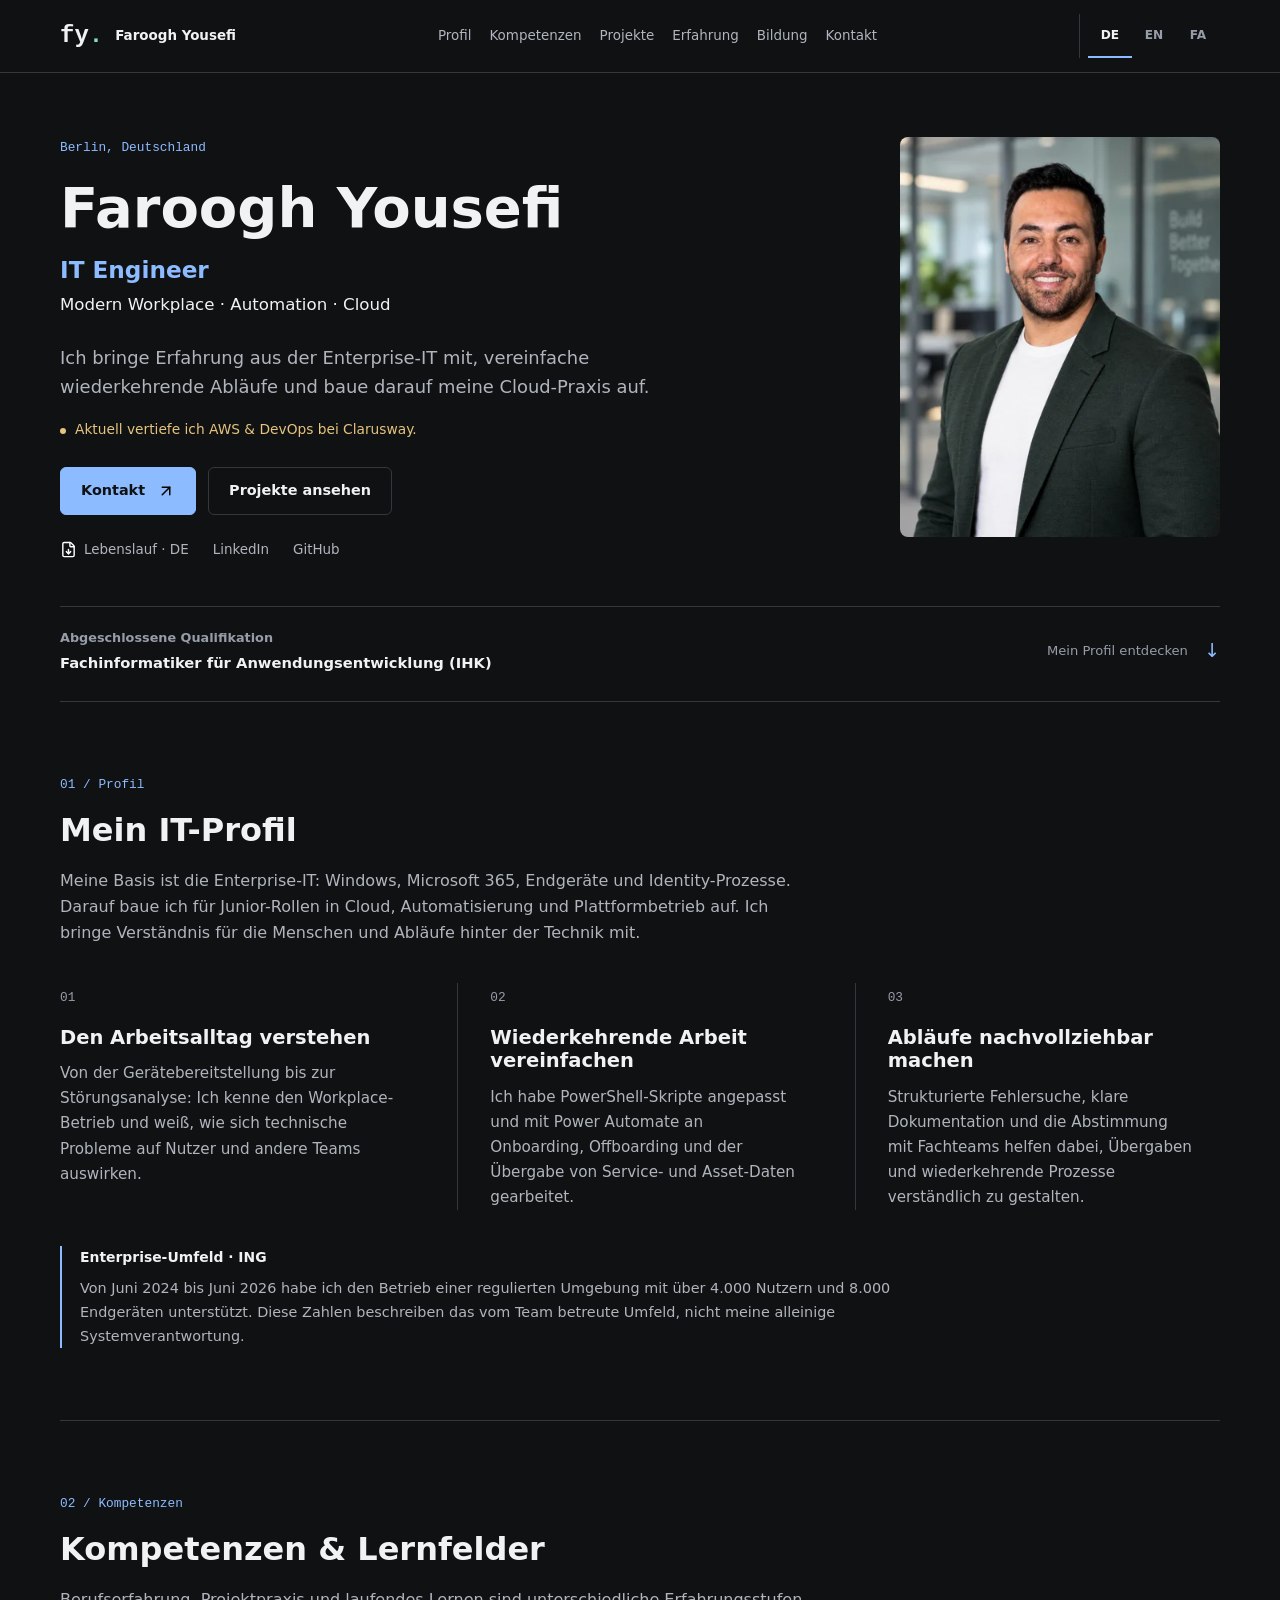
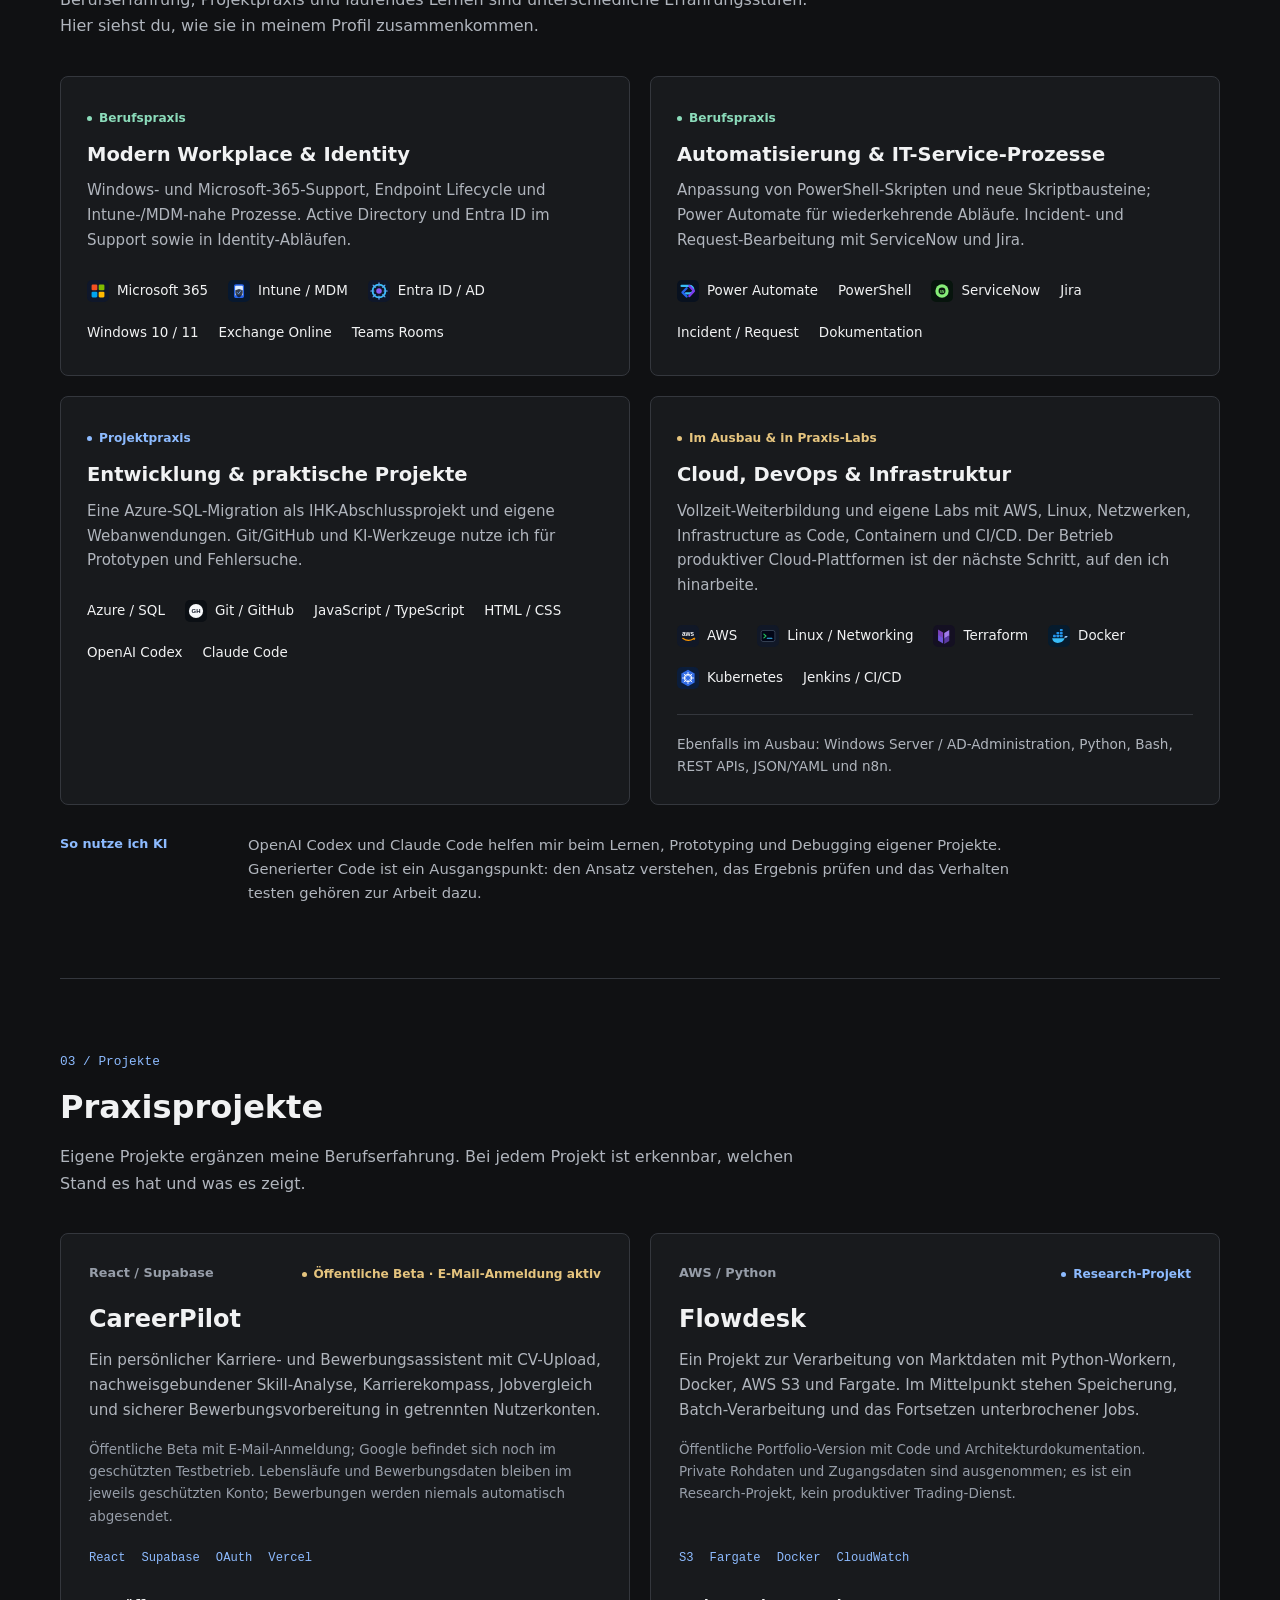
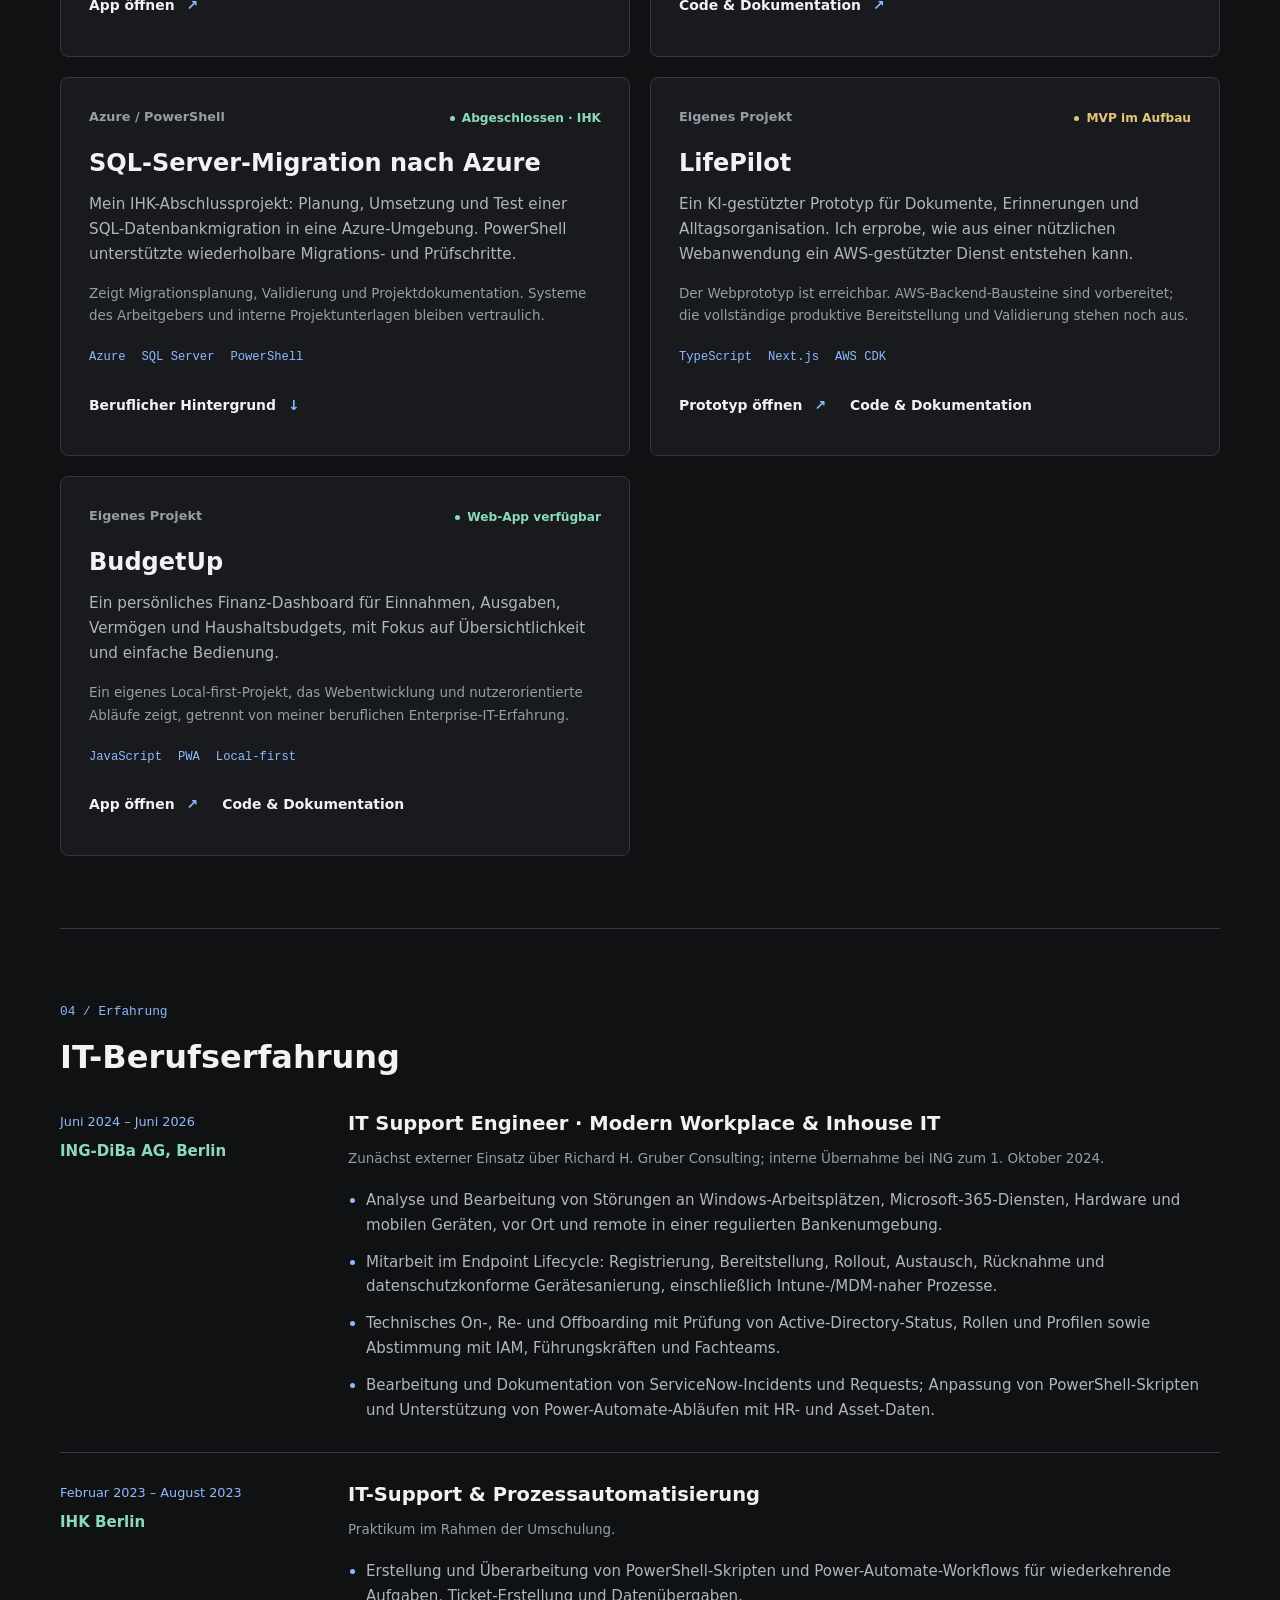
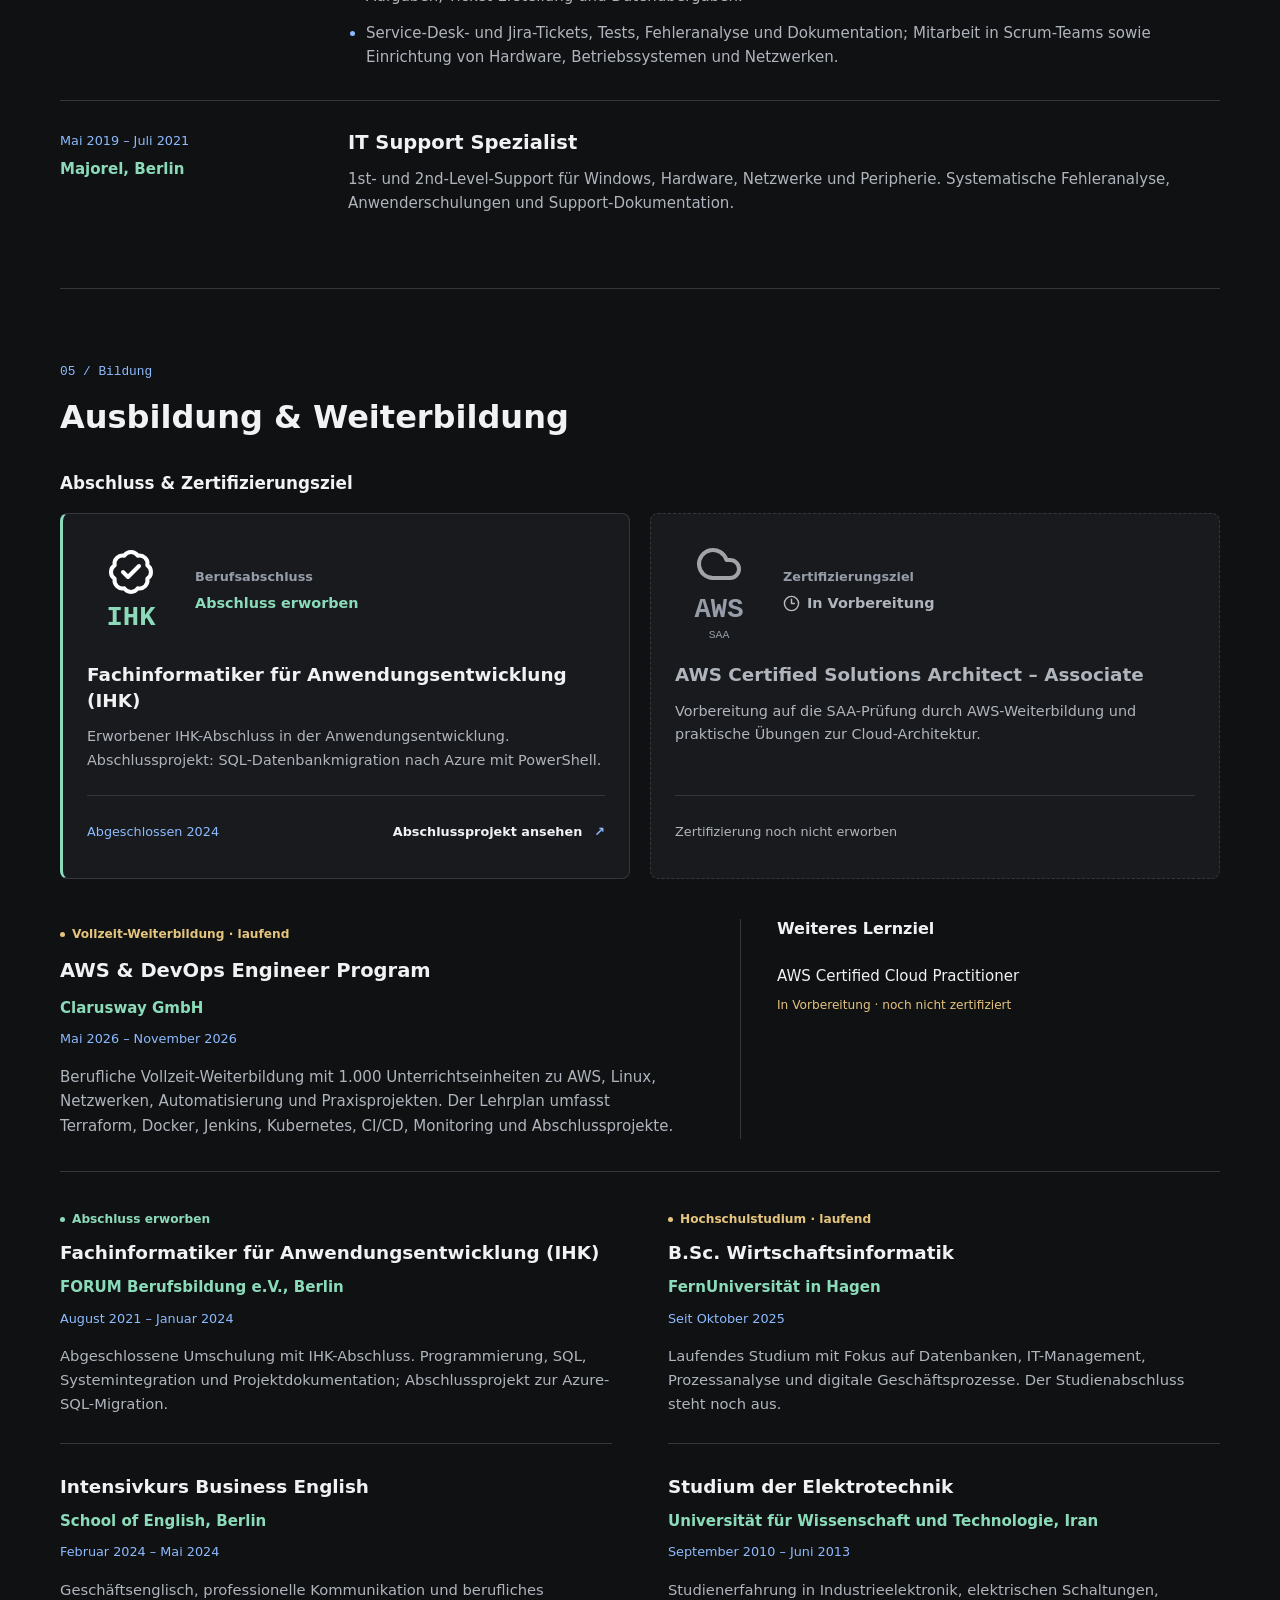
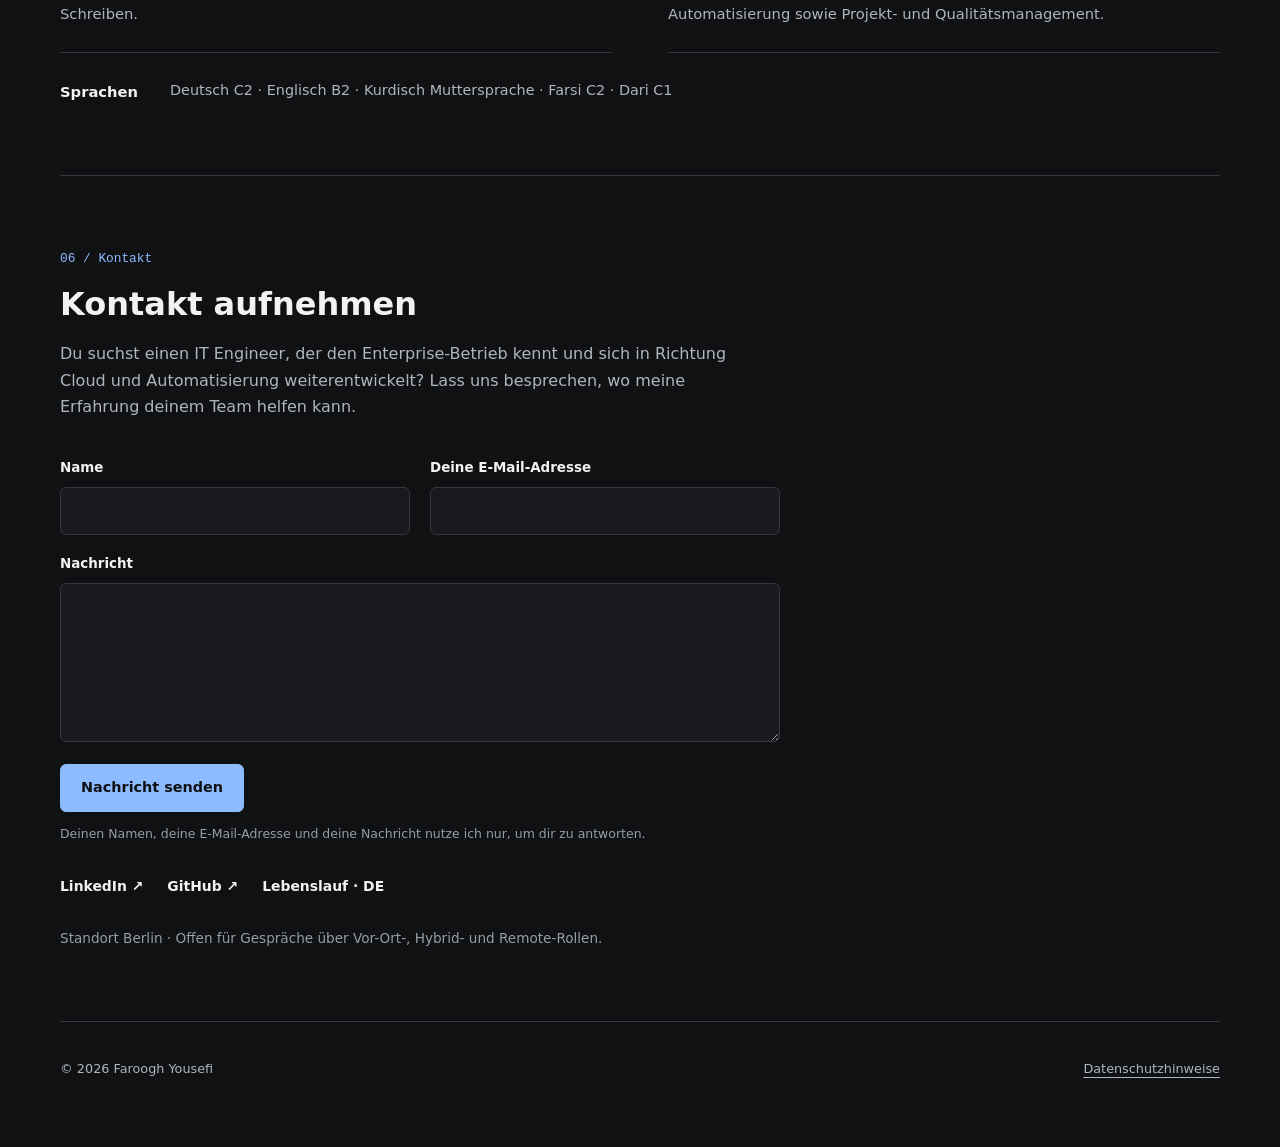
==== commit f11a7658: "Add multilingual private contact form" ====
--- a/de/index.html
+++ b/de/index.html
@@ -32,7 +32,7 @@
   <meta name="twitter:description" content="IT Engineer in Berlin mit Berufspraxis in Microsoft 365, Intune, PowerShell und Power Automate. AWS, Linux und DevOps im Ausbau durch Weiterbildung und eigene Projekte." />
   <meta name="twitter:image" content="https://www.farooghyousefi.com/assets/faroogh-yousefi-sep-2026-800.webp" />
   <link rel="preload" as="image" href="../assets/faroogh-yousefi-sep-2026-400.webp" imagesrcset="../assets/faroogh-yousefi-sep-2026-400.webp 400w, ../assets/faroogh-yousefi-sep-2026-800.webp 800w" imagesizes="(max-width: 360px) 88px, (max-width: 680px) 120px, (max-width: 850px) 240px, (max-width: 1100px) 280px, 320px" />
-  <link rel="stylesheet" href="../styles.css?v=1ffd70be146c" />
+  <link rel="stylesheet" href="../styles.css?v=ee67be4e2d77" />
   <script type="application/ld+json">{"@context":"https://schema.org","@type":"Person","@id":"https://www.farooghyousefi.com/#person","name":"Faroogh Yousefi","url":"https://www.farooghyousefi.com/","image":"https://www.farooghyousefi.com/assets/faroogh-yousefi-sep-2026-800.webp","jobTitle":"IT Engineer","description":"IT Engineer in Berlin with enterprise experience in Microsoft 365, Intune, PowerShell and Power Automate. Developing AWS, Linux and DevOps skills through hands-on projects.","homeLocation":{"@type":"Place","name":"Berlin, Germany"},"knowsLanguage":["de","en","fa","ku","prs"],"knowsAbout":["Microsoft 365","Modern Workplace","Endpoint Management","Power Automate","PowerShell","IT Service Management"],"hasCredential":{"@type":"EducationalOccupationalCredential","name":"Fachinformatiker für Anwendungsentwicklung (IHK)","credentialCategory":"Vocational qualification"},"alumniOf":{"@type":"EducationalOrganization","name":"FORUM Berufsbildung e.V., Berlin"},"sameAs":["https://www.linkedin.com/in/farooghyousefi/","https://github.com/farooghyousefi"]}</script>
 </head>
 <body>
@@ -184,13 +184,23 @@
 
     <section class="section-shell content-section contact-section" id="contact" aria-labelledby="contact-title">
       <div class="section-heading"><p class="eyebrow">06 / <span data-i18n="nav.contact">Kontakt</span></p><h2 id="contact-title" data-i18n="contact.title">Kontakt aufnehmen</h2><p class="section-intro" data-i18n="contact.text">Du suchst einen IT Engineer, der den Enterprise-Betrieb kennt und sich in Richtung Cloud und Automatisierung weiterentwickelt? Lass uns besprechen, wo meine Erfahrung deinem Team helfen kann.</p></div>
-      <a class="contact-email" href="mailto:career@farooghyousefi.com" dir="ltr">career@farooghyousefi.com <span aria-hidden="true">↗</span></a>
+      <form class="contact-form" id="contact-form" method="post" action="../api/contact">
+        <div class="contact-fields">
+          <label><span data-i18n="contact.form.name">Name</span><input name="name" type="text" autocomplete="name" maxlength="120" required /></label>
+          <label><span data-i18n="contact.form.email">Deine E-Mail-Adresse</span><input name="email" type="email" dir="ltr" autocomplete="email" maxlength="254" required /></label>
+          <label class="contact-message"><span data-i18n="contact.form.message">Nachricht</span><textarea name="message" rows="6" minlength="10" maxlength="4000" required></textarea></label>
+        </div>
+        <div class="contact-form-actions"><button class="button primary" type="submit" data-i18n="contact.form.submit">Nachricht senden</button><p id="contact-status" role="status" aria-live="polite"></p></div>
+        <p class="contact-form-note" data-i18n="contact.form.notice">Deinen Namen, deine E-Mail-Adresse und deine Nachricht nutze ich nur, um dir zu antworten.</p>
+        <div class="contact-honeypot" aria-hidden="true"><label>Website<input name="website" type="text" tabindex="-1" autocomplete="off" /></label></div>
+        <input type="hidden" name="lang" value="de" />
+      </form>
       <div class="contact-links"><a class="text-link" href="https://www.linkedin.com/in/farooghyousefi/" target="_blank" rel="noopener noreferrer">LinkedIn ↗</a><a class="text-link" href="https://github.com/farooghyousefi" target="_blank" rel="noopener noreferrer">GitHub ↗</a><a class="text-link" href="../assets/Faroogh-Yousefi-CV.pdf" data-cv-link target="_blank" rel="noopener noreferrer" data-i18n="hero.cv">Lebenslauf · DE</a></div>
       <p class="contact-location" data-i18n="contact.location">Standort Berlin · Offen für Gespräche über Vor-Ort-, Hybrid- und Remote-Rollen.</p>
     </section>
   </main>
-  <footer class="section-shell footer"><p>© 2026 Faroogh Yousefi</p><details class="privacy" id="privacy"><summary data-i18n="privacy.title">Datenschutzhinweise</summary><div><p data-i18n="privacy.owner">Dieses persönliche Portfolio wird von Faroogh Yousefi, Berlin, veröffentlicht. Kontakt: career@farooghyousefi.com.</p><p data-i18n="privacy.hosting">Die Website wird bei Vercel gehostet. Beim Abruf entstehen technische Anfragedaten wie IP-Adresse, aufgerufene URL und Browserinformationen, die in Hosting- und Sicherheitsprotokollen verarbeitet werden können.</p><p data-i18n="privacy.storage">Die Seite lädt keine Werbe- oder Analyse-Skripte. Die gewählte Sprache wird lokal im Browser unter portfolio-language gespeichert. Durch Löschen der Website-Daten im Browser lässt sich diese Einstellung entfernen.</p><p data-i18n="privacy.contact">Der E-Mail-Link öffnet dein Mailprogramm mit der öffentlichen beruflichen Adresse. Externe Dienste wie GitHub und LinkedIn erhalten Daten, wenn du deren Links aufrufst. Öffentliche Lebensläufe enthalten keine Privatanschrift, Telefonnummer, Geburtsjahr oder persönliche E-Mail-Adresse.</p><a href="https://vercel.com/legal/privacy-policy" target="_blank" rel="noopener noreferrer" data-i18n="privacy.vercel">Datenschutzerklärung von Vercel</a></div></details></footer>
+  <footer class="section-shell footer"><p>© 2026 Faroogh Yousefi</p><details class="privacy" id="privacy"><summary data-i18n="privacy.title">Datenschutzhinweise</summary><div><p data-i18n="privacy.owner">Dieses persönliche Portfolio wird von Faroogh Yousefi in Berlin veröffentlicht. Kontakt ist über das Formular auf dieser Seite möglich.</p><p data-i18n="privacy.hosting">Die Website wird bei Vercel gehostet. Beim Abruf entstehen technische Anfragedaten wie IP-Adresse, aufgerufene URL und Browserinformationen, die in Hosting- und Sicherheitsprotokollen verarbeitet werden können.</p><p data-i18n="privacy.storage">Die Seite lädt keine Werbe- oder Analyse-Skripte. Die gewählte Sprache wird lokal im Browser unter portfolio-language gespeichert. Durch Löschen der Website-Daten im Browser lässt sich diese Einstellung entfernen.</p><p data-i18n="privacy.contact">Beim Kontaktformular werden Name, E-Mail-Adresse und Nachricht zur Beantwortung verarbeitet. Der Versand erfolgt über Vercel und Resend. Externe Dienste wie GitHub und LinkedIn erhalten Daten, wenn du deren Links aufrufst. Öffentliche Lebensläufe enthalten keine Privatanschrift, Telefonnummer, Geburtsjahr oder persönliche E-Mail-Adresse.</p><a href="https://vercel.com/legal/privacy-policy" target="_blank" rel="noopener noreferrer" data-i18n="privacy.vercel">Datenschutzerklärung von Vercel</a> · <a href="https://resend.com/legal/privacy-policy" target="_blank" rel="noopener noreferrer" data-i18n="privacy.resend">Datenschutzerklärung von Resend</a></div></details></footer>
   <a class="back-to-top" href="#top" data-back-to-top aria-label="Zurück zum Anfang" data-i18n-aria-label="ui.top" title="Zurück zum Anfang" data-i18n-title="ui.top"><img src="../assets/icons/arrow-up.svg" width="22" height="22" alt="" /></a>
-  <script src="../script.js?v=1ffd70be146c"></script>
+  <script src="../script.js?v=ee67be4e2d77"></script>
 </body>
 </html>
--- a/styles.css
+++ b/styles.css
@@ -17,10 +17,10 @@
 html { scroll-behavior: smooth; scroll-padding-top: 90px; }
 body { margin: 0; background: var(--bg); color: var(--text); font-family: var(--font); font-size: 1rem; line-height: 1.65; }
 body, main { min-width: 0; }
-button, input, summary { font: inherit; }
+button, input, textarea, summary { font: inherit; }
 a { color: inherit; text-underline-offset: 5px; }
 a, button, summary { touch-action: manipulation; -webkit-tap-highlight-color: transparent; }
-a:focus-visible, button:focus-visible, summary:focus-visible { outline: 2px solid var(--blue); outline-offset: 5px; }
+a:focus-visible, button:focus-visible, input:focus-visible, textarea:focus-visible, summary:focus-visible { outline: 2px solid var(--blue); outline-offset: 5px; }
 [tabindex="-1"]:focus { outline: none; }
 img { display: block; max-width: 100%; }
 h1, h2, h3, p, figure { margin: 0; }
@@ -184,8 +184,22 @@
 /* Contact, public privacy note and unobtrusive return navigation. */
 .contact-section h2 { max-width: 28ch; }
 .contact-section .section-intro { max-width: 67ch; }
-.contact-email { display: inline-flex; align-items: baseline; gap: 20px; min-height: 44px; color: var(--blue); font-size: 1.7rem; text-decoration: none; font-weight: 550; white-space: nowrap; }
-.contact-email > span { font-size: 1.3rem; }
+.contact-form { position: relative; width: min(100%, 720px); }
+.contact-fields { display: grid; grid-template-columns: repeat(2, minmax(0, 1fr)); gap: 18px 20px; }
+.contact-fields label { display: grid; gap: 8px; min-width: 0; color: var(--text); font-size: .84rem; font-weight: 600; }
+.contact-fields input, .contact-fields textarea { width: 100%; min-width: 0; border: 1px solid var(--line); border-radius: 6px; background: var(--surface); color: var(--text); padding: 12px 14px; font-weight: 400; }
+.contact-fields input { min-height: 48px; }
+.contact-fields textarea { min-height: 146px; resize: vertical; }
+.contact-fields input:hover, .contact-fields textarea:hover { border-color: var(--subtle); }
+.contact-message { grid-column: 1 / -1; }
+.contact-form-actions { display: flex; align-items: center; flex-wrap: wrap; gap: 12px 20px; margin-top: 22px; }
+.contact-form-actions button { cursor: pointer; }
+.contact-form-actions button:disabled { cursor: wait; opacity: .72; }
+#contact-status { min-height: 24px; font-size: .85rem; }
+#contact-status[data-state="success"] { color: var(--mint); }
+#contact-status[data-state="error"] { color: var(--amber); }
+.contact-form-note { margin-top: 12px; font-size: .78rem; color: var(--subtle); }
+.contact-honeypot { position: absolute; width: 1px; height: 1px; overflow: hidden; clip-path: inset(50%); white-space: nowrap; }
 .contact-links { display: flex; flex-wrap: wrap; gap: 24px; margin-top: 20px; }
 .contact-location { margin-top: 18px; font-size: .85rem; color: var(--subtle); }
 .footer { border-top: 1px solid var(--line); display: grid; grid-template-columns: 1fr auto; align-items: baseline; gap: 20px; padding-block: 24px 38px; font-size: .8rem; }
@@ -208,7 +222,6 @@
   .language-switcher a:hover { color: var(--text); background: var(--surface); }
   .button.primary:hover { background: #b3d2ff; }
   .button.secondary:hover { background: var(--surface); border-color: var(--blue); }
-  .contact-email:hover { text-decoration: underline; }
 }
 @media (max-width: 1100px) {
   .brand-name { display: none; }
@@ -281,7 +294,7 @@
   .timeline-content h3 { font-size: 1.15rem; }
   .certifications { border-inline-start: 0; border-top: 1px solid var(--line); padding-inline-start: 0; padding-top: 24px; }
   .education-grid { gap: 24px; margin-top: 26px; }
-  .contact-email { font-size: 1.07rem; gap: 10px; }
+  .contact-fields { grid-template-columns: 1fr; }
   .contact-links { gap: 22px; margin-top: 10px; }
   .footer { font-size: .74rem; gap: 12px; padding-bottom: 72px; }
   .privacy summary { font-size: .74rem; }
@@ -294,14 +307,12 @@
   .hero h1 { font-size: 1.75rem; }
   .hero-specialisms { font-size: .8rem; }
   .button { font-size: .78rem; padding-inline: 8px; }
-  .contact-email { font-size: 1rem; }
   .footer { grid-template-columns: 1fr; gap: 2px; }
   .privacy summary { grid-row: 2; grid-column: 1; }
 }
 @media (max-width: 300px) {
   .header-inner { gap: 4px; }
   .brand-mark { font-size: 1.125rem; }
-  .contact-email { font-size: .875rem; gap: 6px; }
 }
 @media (prefers-reduced-motion: reduce) {
   html { scroll-behavior: auto; }
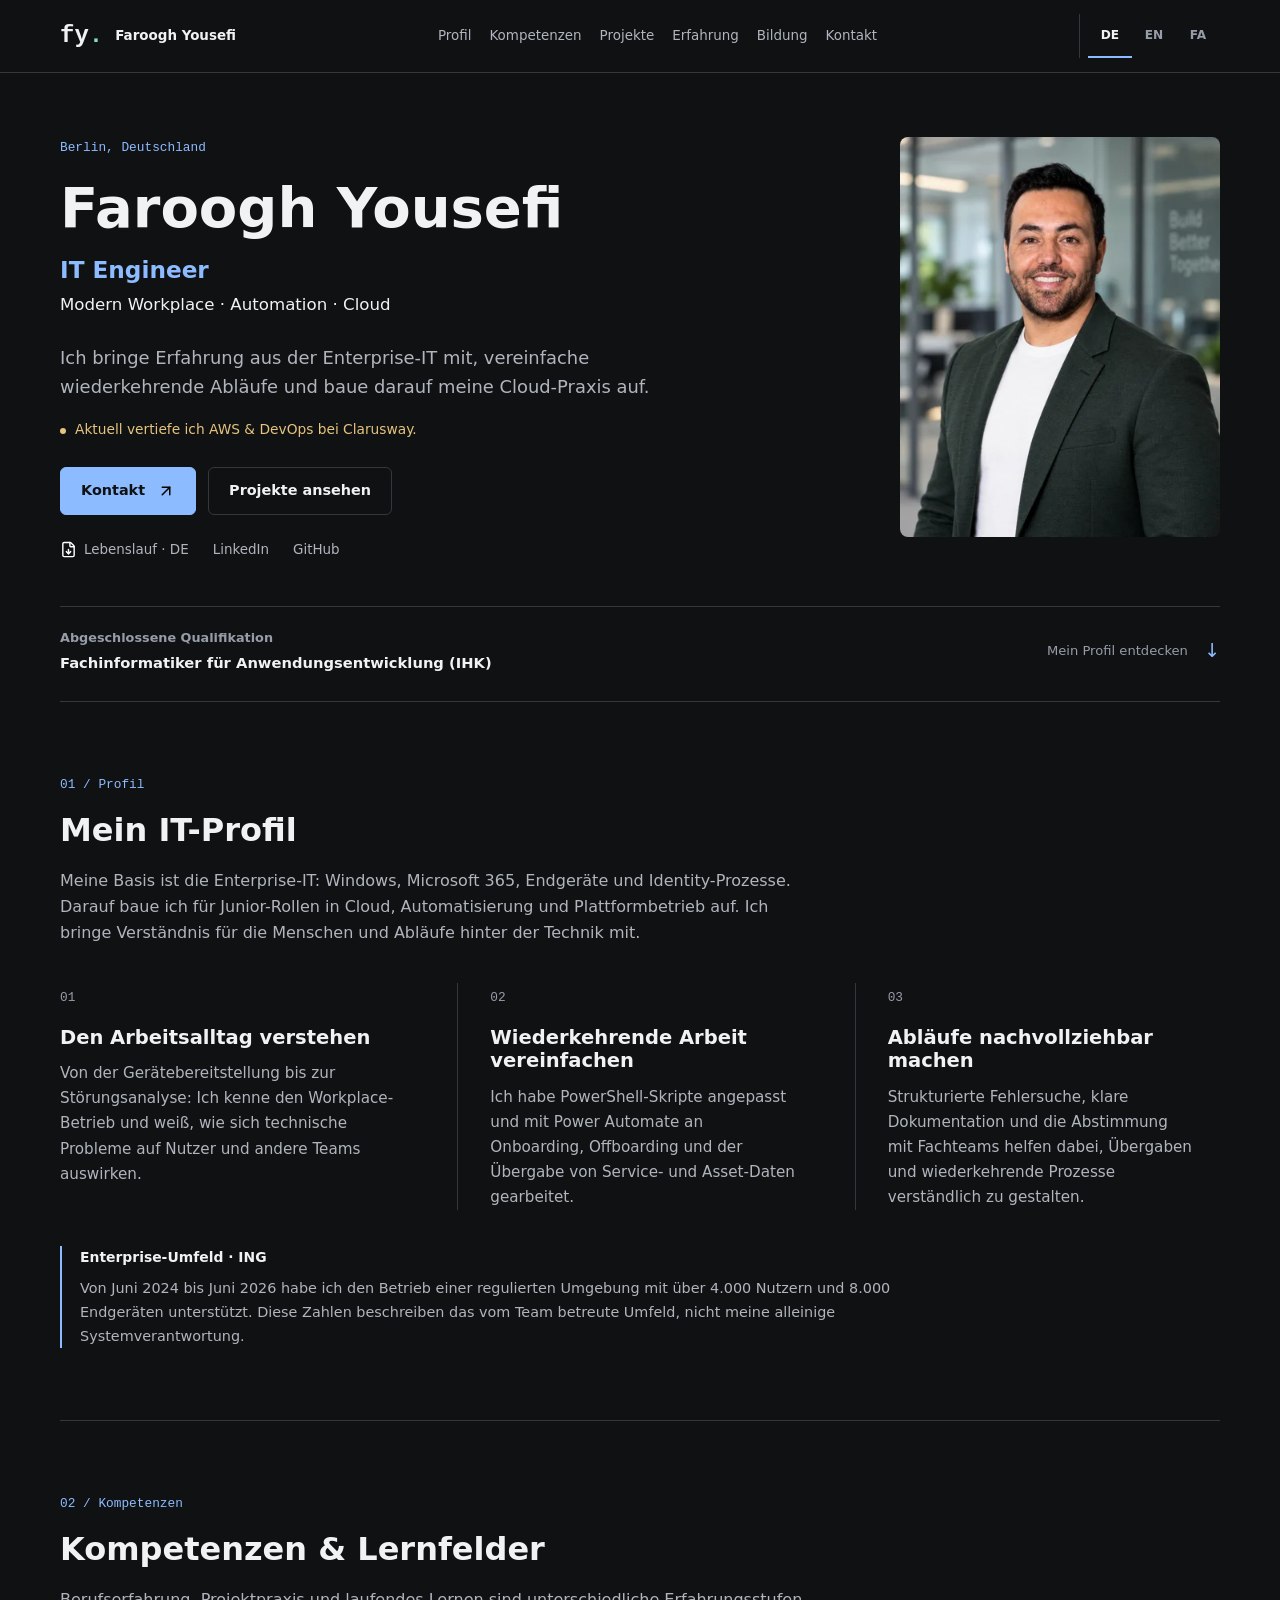
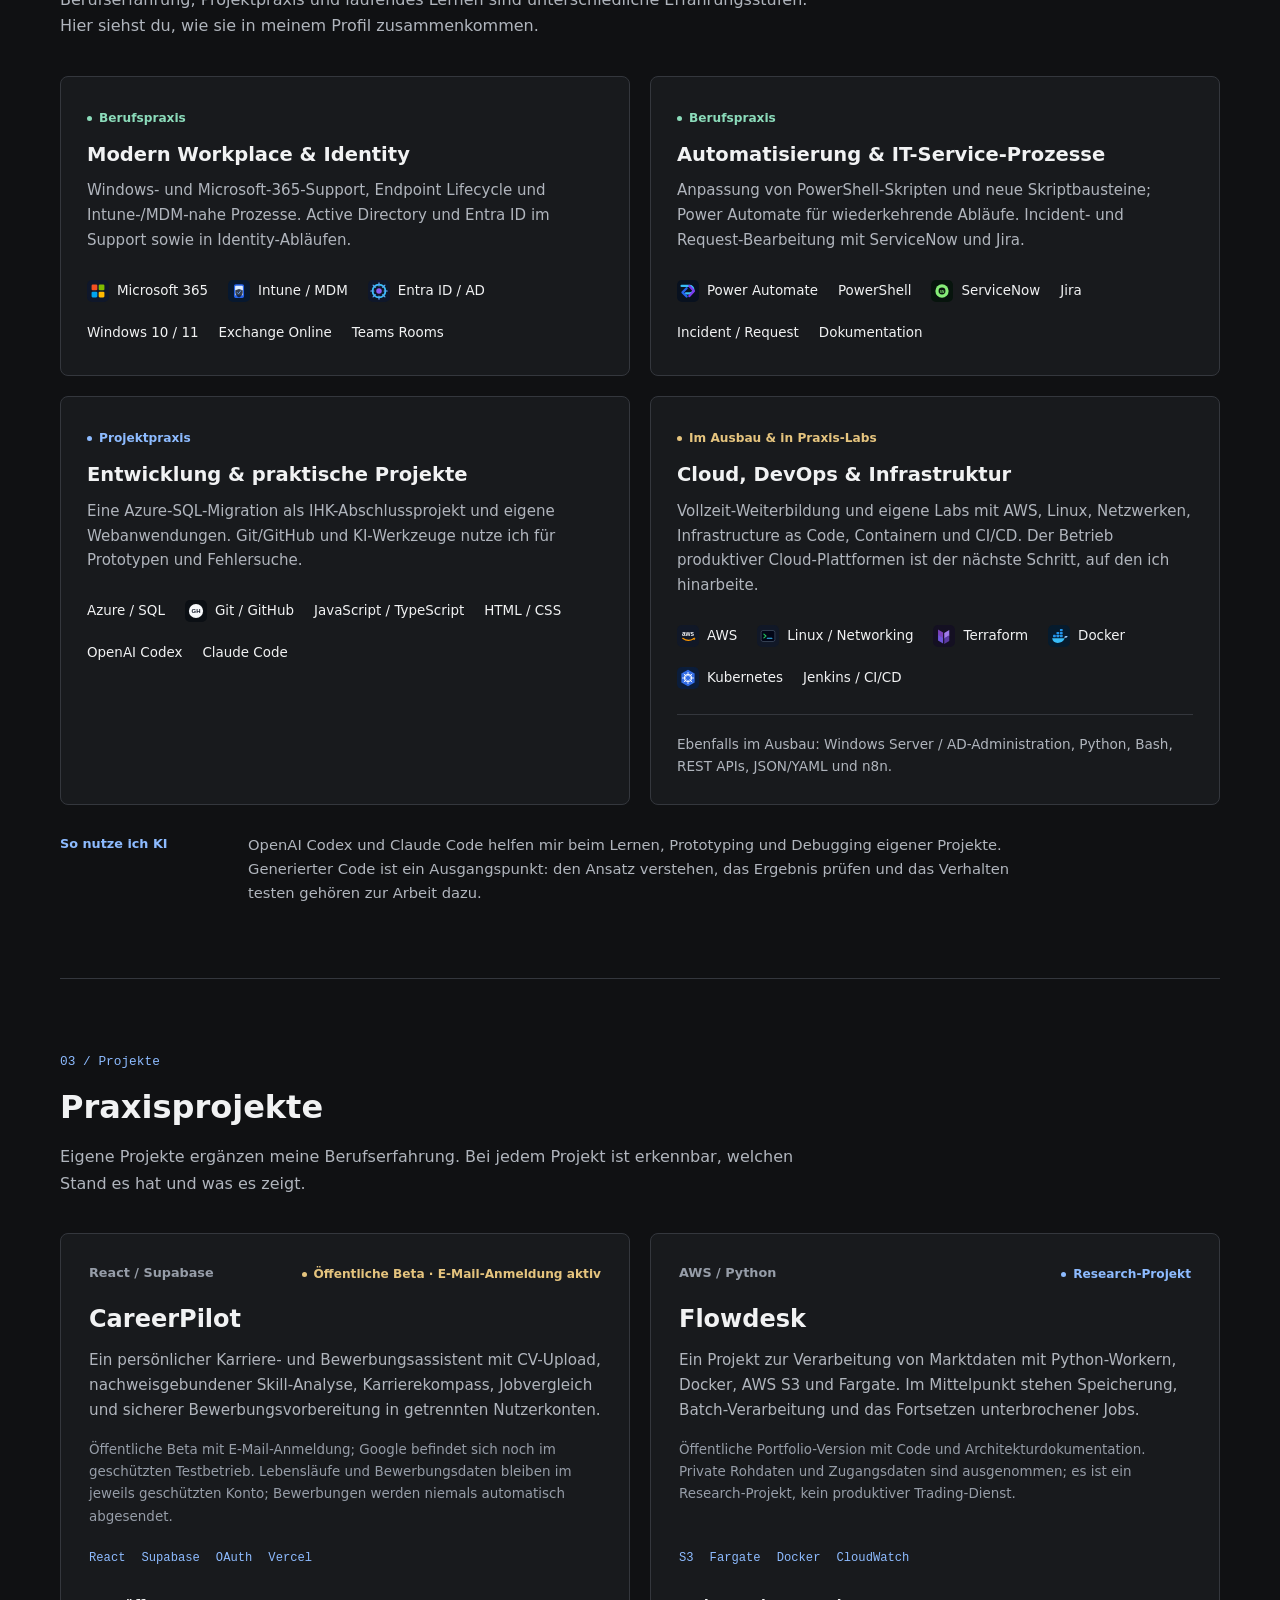
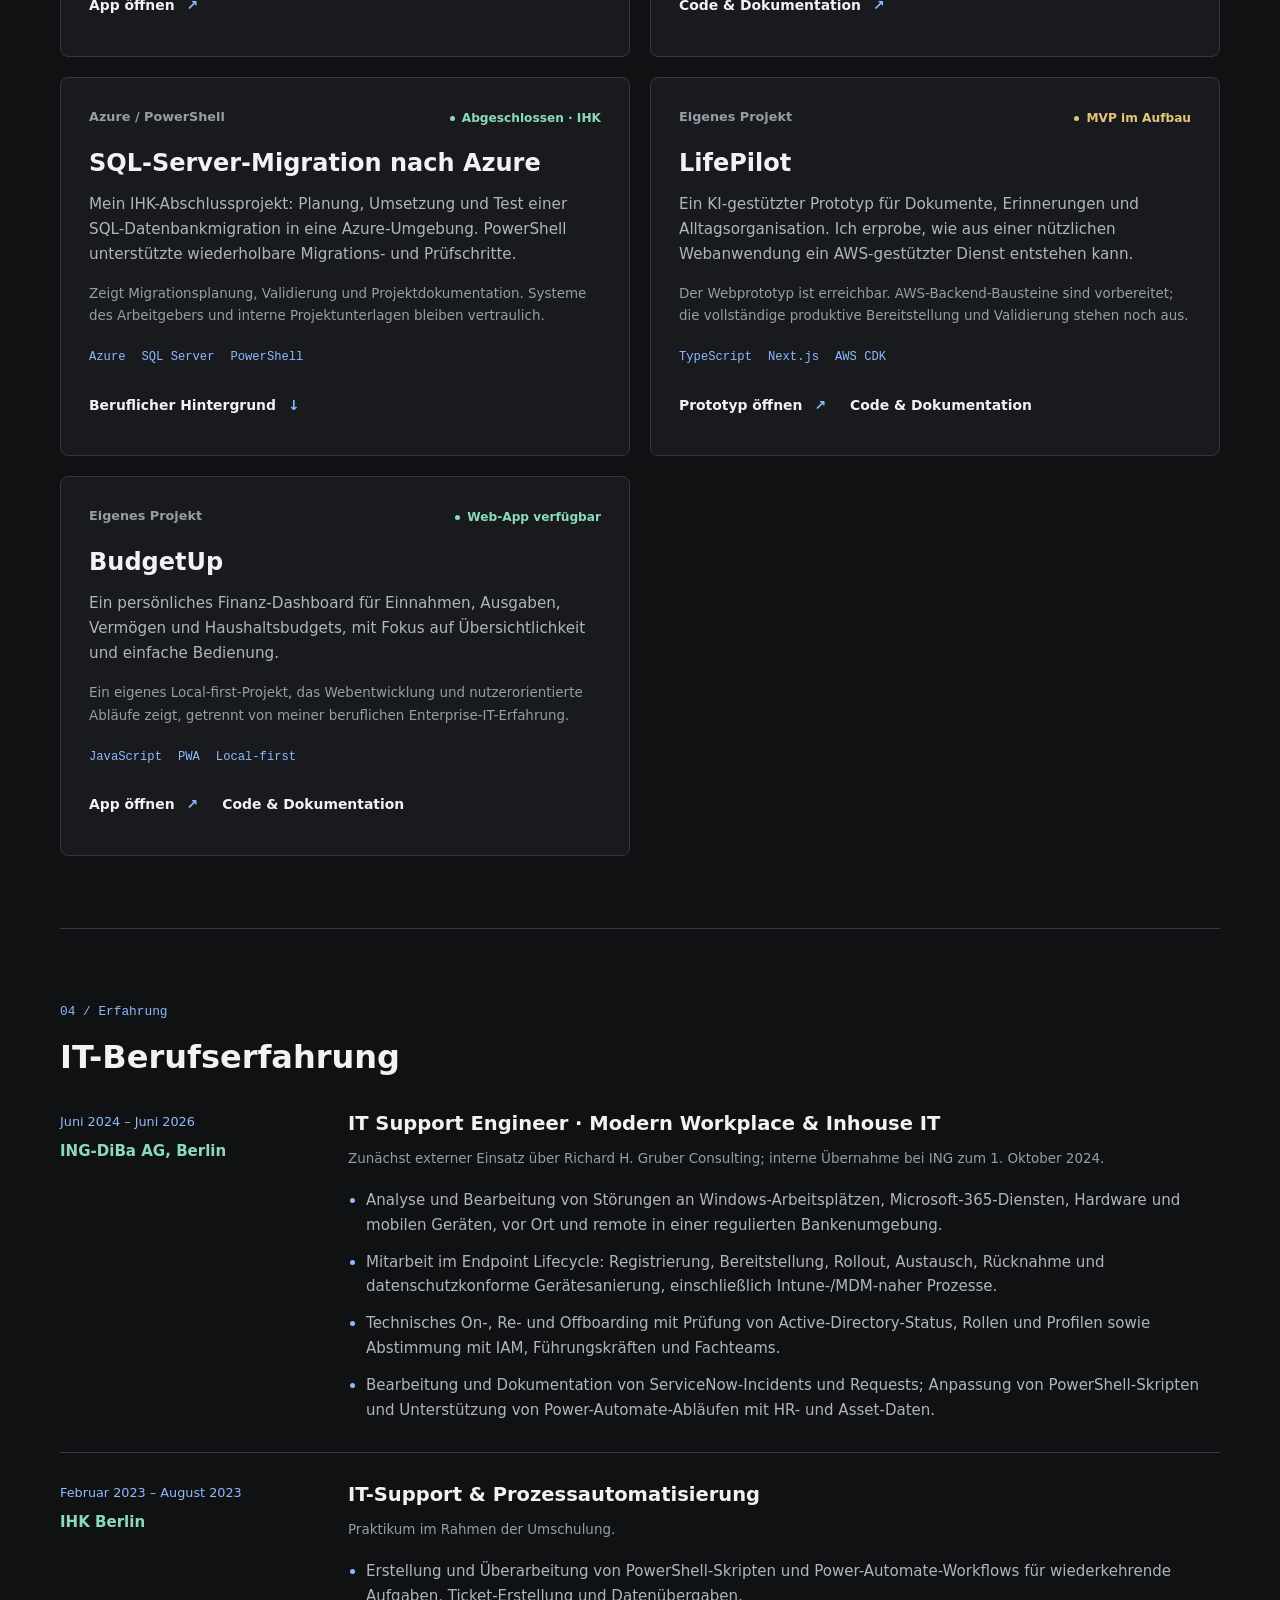
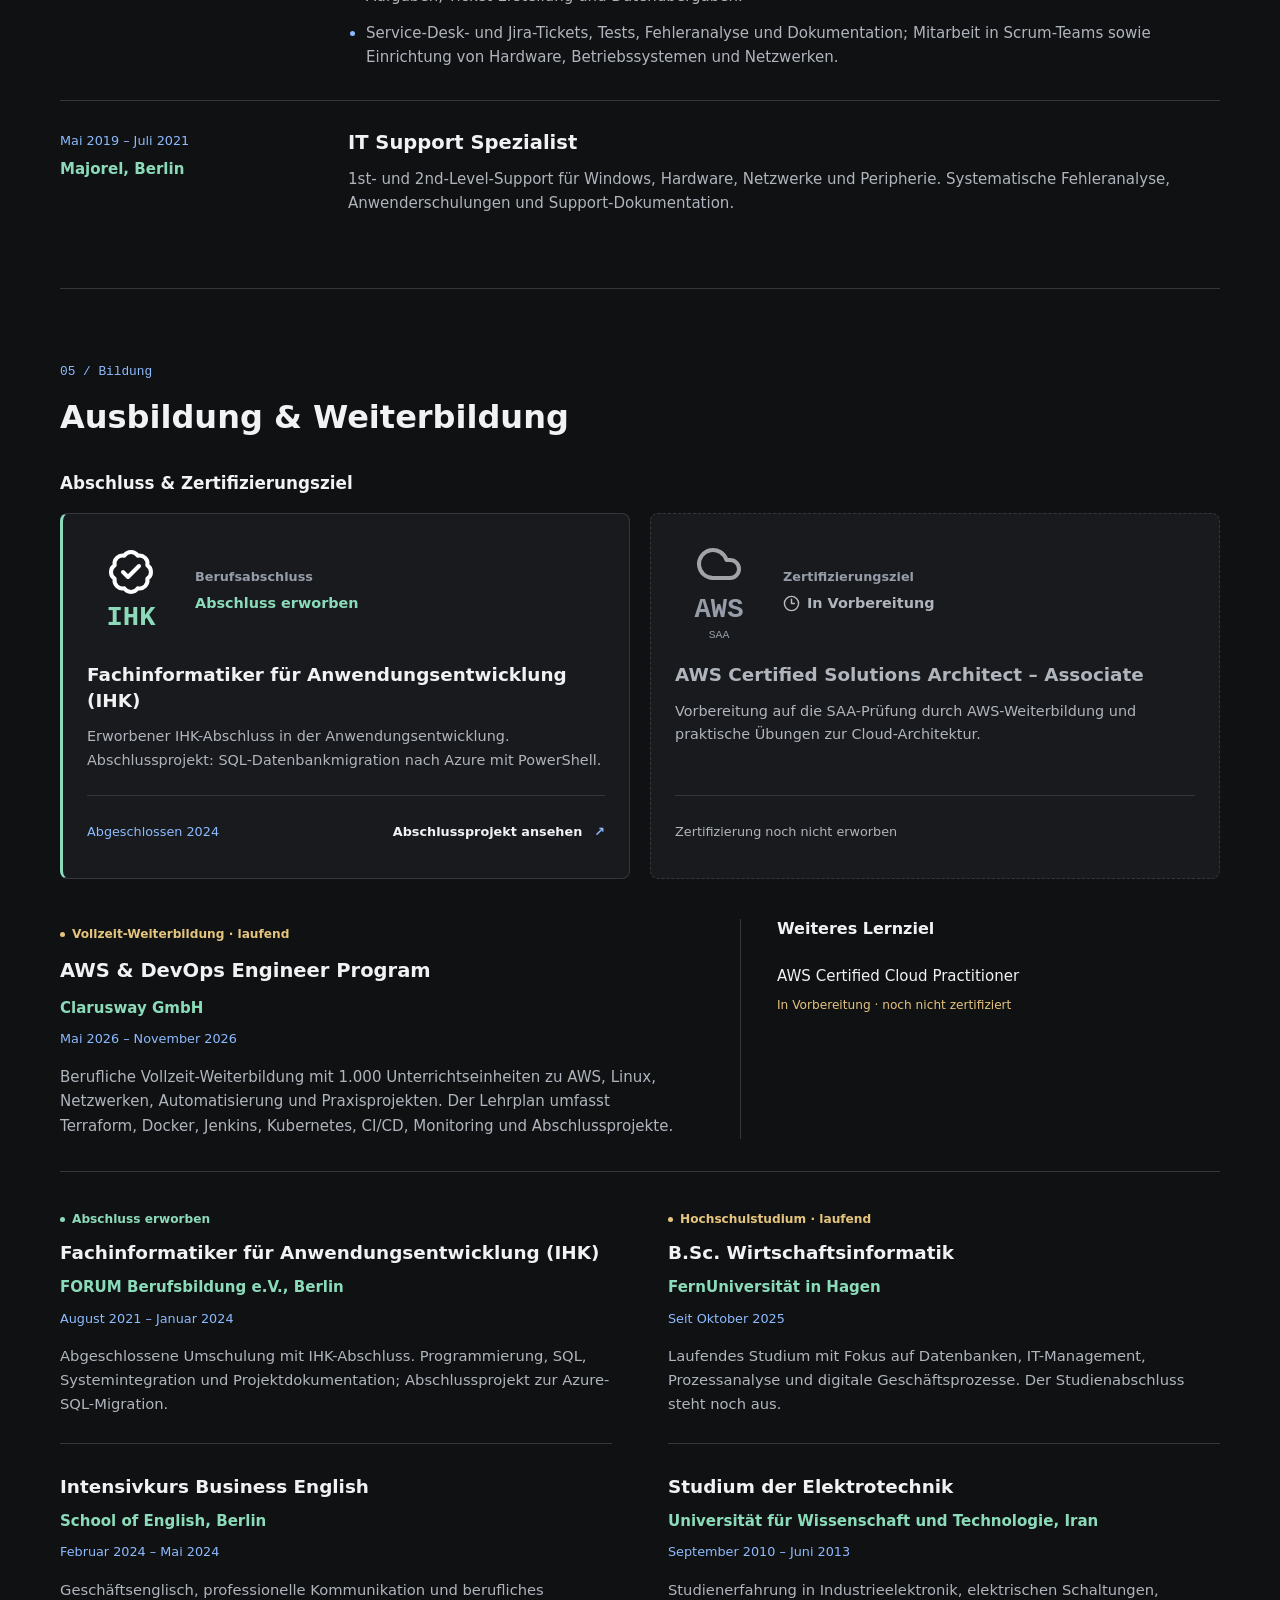
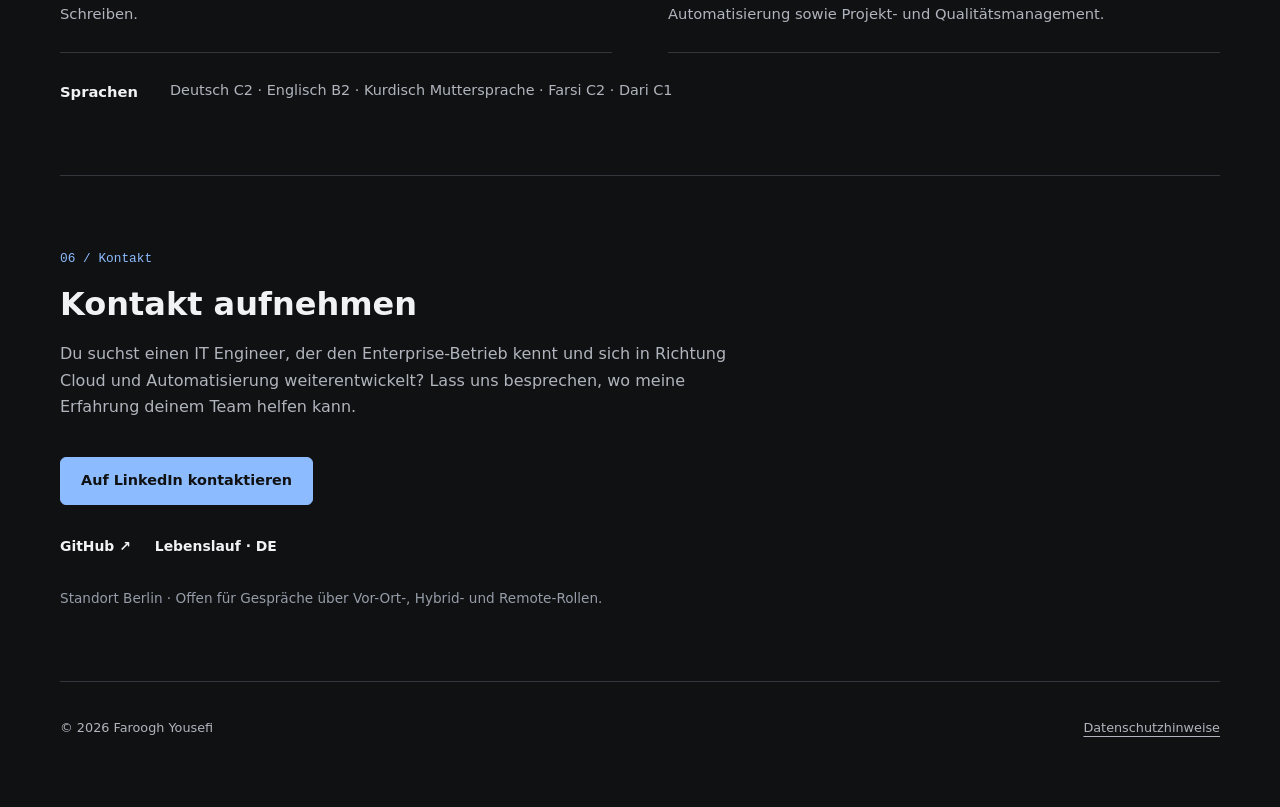
==== commit c608af32: "Remove public email from portfolio pages" ====
--- a/de/index.html
+++ b/de/index.html
@@ -32,7 +32,7 @@
   <meta name="twitter:description" content="IT Engineer in Berlin mit Berufspraxis in Microsoft 365, Intune, PowerShell und Power Automate. AWS, Linux und DevOps im Ausbau durch Weiterbildung und eigene Projekte." />
   <meta name="twitter:image" content="https://www.farooghyousefi.com/assets/faroogh-yousefi-sep-2026-800.webp" />
   <link rel="preload" as="image" href="../assets/faroogh-yousefi-sep-2026-400.webp" imagesrcset="../assets/faroogh-yousefi-sep-2026-400.webp 400w, ../assets/faroogh-yousefi-sep-2026-800.webp 800w" imagesizes="(max-width: 360px) 88px, (max-width: 680px) 120px, (max-width: 850px) 240px, (max-width: 1100px) 280px, 320px" />
-  <link rel="stylesheet" href="../styles.css?v=ee67be4e2d77" />
+  <link rel="stylesheet" href="../styles.css?v=dbab9e78bcc9" />
   <script type="application/ld+json">{"@context":"https://schema.org","@type":"Person","@id":"https://www.farooghyousefi.com/#person","name":"Faroogh Yousefi","url":"https://www.farooghyousefi.com/","image":"https://www.farooghyousefi.com/assets/faroogh-yousefi-sep-2026-800.webp","jobTitle":"IT Engineer","description":"IT Engineer in Berlin with enterprise experience in Microsoft 365, Intune, PowerShell and Power Automate. Developing AWS, Linux and DevOps skills through hands-on projects.","homeLocation":{"@type":"Place","name":"Berlin, Germany"},"knowsLanguage":["de","en","fa","ku","prs"],"knowsAbout":["Microsoft 365","Modern Workplace","Endpoint Management","Power Automate","PowerShell","IT Service Management"],"hasCredential":{"@type":"EducationalOccupationalCredential","name":"Fachinformatiker für Anwendungsentwicklung (IHK)","credentialCategory":"Vocational qualification"},"alumniOf":{"@type":"EducationalOrganization","name":"FORUM Berufsbildung e.V., Berlin"},"sameAs":["https://www.linkedin.com/in/farooghyousefi/","https://github.com/farooghyousefi"]}</script>
 </head>
 <body>
@@ -184,23 +184,13 @@
 
     <section class="section-shell content-section contact-section" id="contact" aria-labelledby="contact-title">
       <div class="section-heading"><p class="eyebrow">06 / <span data-i18n="nav.contact">Kontakt</span></p><h2 id="contact-title" data-i18n="contact.title">Kontakt aufnehmen</h2><p class="section-intro" data-i18n="contact.text">Du suchst einen IT Engineer, der den Enterprise-Betrieb kennt und sich in Richtung Cloud und Automatisierung weiterentwickelt? Lass uns besprechen, wo meine Erfahrung deinem Team helfen kann.</p></div>
-      <form class="contact-form" id="contact-form" method="post" action="../api/contact">
-        <div class="contact-fields">
-          <label><span data-i18n="contact.form.name">Name</span><input name="name" type="text" autocomplete="name" maxlength="120" required /></label>
-          <label><span data-i18n="contact.form.email">Deine E-Mail-Adresse</span><input name="email" type="email" dir="ltr" autocomplete="email" maxlength="254" required /></label>
-          <label class="contact-message"><span data-i18n="contact.form.message">Nachricht</span><textarea name="message" rows="6" minlength="10" maxlength="4000" required></textarea></label>
-        </div>
-        <div class="contact-form-actions"><button class="button primary" type="submit" data-i18n="contact.form.submit">Nachricht senden</button><p id="contact-status" role="status" aria-live="polite"></p></div>
-        <p class="contact-form-note" data-i18n="contact.form.notice">Deinen Namen, deine E-Mail-Adresse und deine Nachricht nutze ich nur, um dir zu antworten.</p>
-        <div class="contact-honeypot" aria-hidden="true"><label>Website<input name="website" type="text" tabindex="-1" autocomplete="off" /></label></div>
-        <input type="hidden" name="lang" value="de" />
-      </form>
-      <div class="contact-links"><a class="text-link" href="https://www.linkedin.com/in/farooghyousefi/" target="_blank" rel="noopener noreferrer">LinkedIn ↗</a><a class="text-link" href="https://github.com/farooghyousefi" target="_blank" rel="noopener noreferrer">GitHub ↗</a><a class="text-link" href="../assets/Faroogh-Yousefi-CV.pdf" data-cv-link target="_blank" rel="noopener noreferrer" data-i18n="hero.cv">Lebenslauf · DE</a></div>
+      <a class="button primary" href="https://www.linkedin.com/in/farooghyousefi/" target="_blank" rel="noopener noreferrer" data-i18n="contact.linkedin">Auf LinkedIn kontaktieren</a>
+      <div class="contact-links"><a class="text-link" href="https://github.com/farooghyousefi" target="_blank" rel="noopener noreferrer">GitHub ↗</a><a class="text-link" href="../assets/Faroogh-Yousefi-CV.pdf" data-cv-link target="_blank" rel="noopener noreferrer" data-i18n="hero.cv">Lebenslauf · DE</a></div>
       <p class="contact-location" data-i18n="contact.location">Standort Berlin · Offen für Gespräche über Vor-Ort-, Hybrid- und Remote-Rollen.</p>
     </section>
   </main>
-  <footer class="section-shell footer"><p>© 2026 Faroogh Yousefi</p><details class="privacy" id="privacy"><summary data-i18n="privacy.title">Datenschutzhinweise</summary><div><p data-i18n="privacy.owner">Dieses persönliche Portfolio wird von Faroogh Yousefi in Berlin veröffentlicht. Kontakt ist über das Formular auf dieser Seite möglich.</p><p data-i18n="privacy.hosting">Die Website wird bei Vercel gehostet. Beim Abruf entstehen technische Anfragedaten wie IP-Adresse, aufgerufene URL und Browserinformationen, die in Hosting- und Sicherheitsprotokollen verarbeitet werden können.</p><p data-i18n="privacy.storage">Die Seite lädt keine Werbe- oder Analyse-Skripte. Die gewählte Sprache wird lokal im Browser unter portfolio-language gespeichert. Durch Löschen der Website-Daten im Browser lässt sich diese Einstellung entfernen.</p><p data-i18n="privacy.contact">Beim Kontaktformular werden Name, E-Mail-Adresse und Nachricht zur Beantwortung verarbeitet. Der Versand erfolgt über Vercel und Resend. Externe Dienste wie GitHub und LinkedIn erhalten Daten, wenn du deren Links aufrufst. Öffentliche Lebensläufe enthalten keine Privatanschrift, Telefonnummer, Geburtsjahr oder persönliche E-Mail-Adresse.</p><a href="https://vercel.com/legal/privacy-policy" target="_blank" rel="noopener noreferrer" data-i18n="privacy.vercel">Datenschutzerklärung von Vercel</a> · <a href="https://resend.com/legal/privacy-policy" target="_blank" rel="noopener noreferrer" data-i18n="privacy.resend">Datenschutzerklärung von Resend</a></div></details></footer>
+  <footer class="section-shell footer"><p>© 2026 Faroogh Yousefi</p><details class="privacy" id="privacy"><summary data-i18n="privacy.title">Datenschutzhinweise</summary><div><p data-i18n="privacy.owner">Dieses persönliche Portfolio wird von Faroogh Yousefi in Berlin veröffentlicht. Du kannst mich über LinkedIn kontaktieren.</p><p data-i18n="privacy.hosting">Die Website wird bei Vercel gehostet. Beim Abruf entstehen technische Anfragedaten wie IP-Adresse, aufgerufene URL und Browserinformationen, die in Hosting- und Sicherheitsprotokollen verarbeitet werden können.</p><p data-i18n="privacy.storage">Die Seite lädt keine Werbe- oder Analyse-Skripte. Die gewählte Sprache wird lokal im Browser unter portfolio-language gespeichert. Durch Löschen der Website-Daten im Browser lässt sich diese Einstellung entfernen.</p><p data-i18n="privacy.contact">Externe Dienste wie GitHub und LinkedIn erhalten Daten, wenn du deren Links aufrufst. Öffentliche Lebensläufe enthalten keine Privatanschrift, Telefonnummer, Geburtsjahr oder persönliche E-Mail-Adresse.</p><a href="https://vercel.com/legal/privacy-policy" target="_blank" rel="noopener noreferrer" data-i18n="privacy.vercel">Datenschutzerklärung von Vercel</a></div></details></footer>
   <a class="back-to-top" href="#top" data-back-to-top aria-label="Zurück zum Anfang" data-i18n-aria-label="ui.top" title="Zurück zum Anfang" data-i18n-title="ui.top"><img src="../assets/icons/arrow-up.svg" width="22" height="22" alt="" /></a>
-  <script src="../script.js?v=ee67be4e2d77"></script>
+  <script src="../script.js?v=dbab9e78bcc9"></script>
 </body>
 </html>
--- a/styles.css
+++ b/styles.css
@@ -17,10 +17,10 @@
 html { scroll-behavior: smooth; scroll-padding-top: 90px; }
 body { margin: 0; background: var(--bg); color: var(--text); font-family: var(--font); font-size: 1rem; line-height: 1.65; }
 body, main { min-width: 0; }
-button, input, textarea, summary { font: inherit; }
+button, input, summary { font: inherit; }
 a { color: inherit; text-underline-offset: 5px; }
 a, button, summary { touch-action: manipulation; -webkit-tap-highlight-color: transparent; }
-a:focus-visible, button:focus-visible, input:focus-visible, textarea:focus-visible, summary:focus-visible { outline: 2px solid var(--blue); outline-offset: 5px; }
+a:focus-visible, button:focus-visible, summary:focus-visible { outline: 2px solid var(--blue); outline-offset: 5px; }
 [tabindex="-1"]:focus { outline: none; }
 img { display: block; max-width: 100%; }
 h1, h2, h3, p, figure { margin: 0; }
@@ -184,22 +184,6 @@
 /* Contact, public privacy note and unobtrusive return navigation. */
 .contact-section h2 { max-width: 28ch; }
 .contact-section .section-intro { max-width: 67ch; }
-.contact-form { position: relative; width: min(100%, 720px); }
-.contact-fields { display: grid; grid-template-columns: repeat(2, minmax(0, 1fr)); gap: 18px 20px; }
-.contact-fields label { display: grid; gap: 8px; min-width: 0; color: var(--text); font-size: .84rem; font-weight: 600; }
-.contact-fields input, .contact-fields textarea { width: 100%; min-width: 0; border: 1px solid var(--line); border-radius: 6px; background: var(--surface); color: var(--text); padding: 12px 14px; font-weight: 400; }
-.contact-fields input { min-height: 48px; }
-.contact-fields textarea { min-height: 146px; resize: vertical; }
-.contact-fields input:hover, .contact-fields textarea:hover { border-color: var(--subtle); }
-.contact-message { grid-column: 1 / -1; }
-.contact-form-actions { display: flex; align-items: center; flex-wrap: wrap; gap: 12px 20px; margin-top: 22px; }
-.contact-form-actions button { cursor: pointer; }
-.contact-form-actions button:disabled { cursor: wait; opacity: .72; }
-#contact-status { min-height: 24px; font-size: .85rem; }
-#contact-status[data-state="success"] { color: var(--mint); }
-#contact-status[data-state="error"] { color: var(--amber); }
-.contact-form-note { margin-top: 12px; font-size: .78rem; color: var(--subtle); }
-.contact-honeypot { position: absolute; width: 1px; height: 1px; overflow: hidden; clip-path: inset(50%); white-space: nowrap; }
 .contact-links { display: flex; flex-wrap: wrap; gap: 24px; margin-top: 20px; }
 .contact-location { margin-top: 18px; font-size: .85rem; color: var(--subtle); }
 .footer { border-top: 1px solid var(--line); display: grid; grid-template-columns: 1fr auto; align-items: baseline; gap: 20px; padding-block: 24px 38px; font-size: .8rem; }
@@ -294,7 +278,6 @@
   .timeline-content h3 { font-size: 1.15rem; }
   .certifications { border-inline-start: 0; border-top: 1px solid var(--line); padding-inline-start: 0; padding-top: 24px; }
   .education-grid { gap: 24px; margin-top: 26px; }
-  .contact-fields { grid-template-columns: 1fr; }
   .contact-links { gap: 22px; margin-top: 10px; }
   .footer { font-size: .74rem; gap: 12px; padding-bottom: 72px; }
   .privacy summary { font-size: .74rem; }
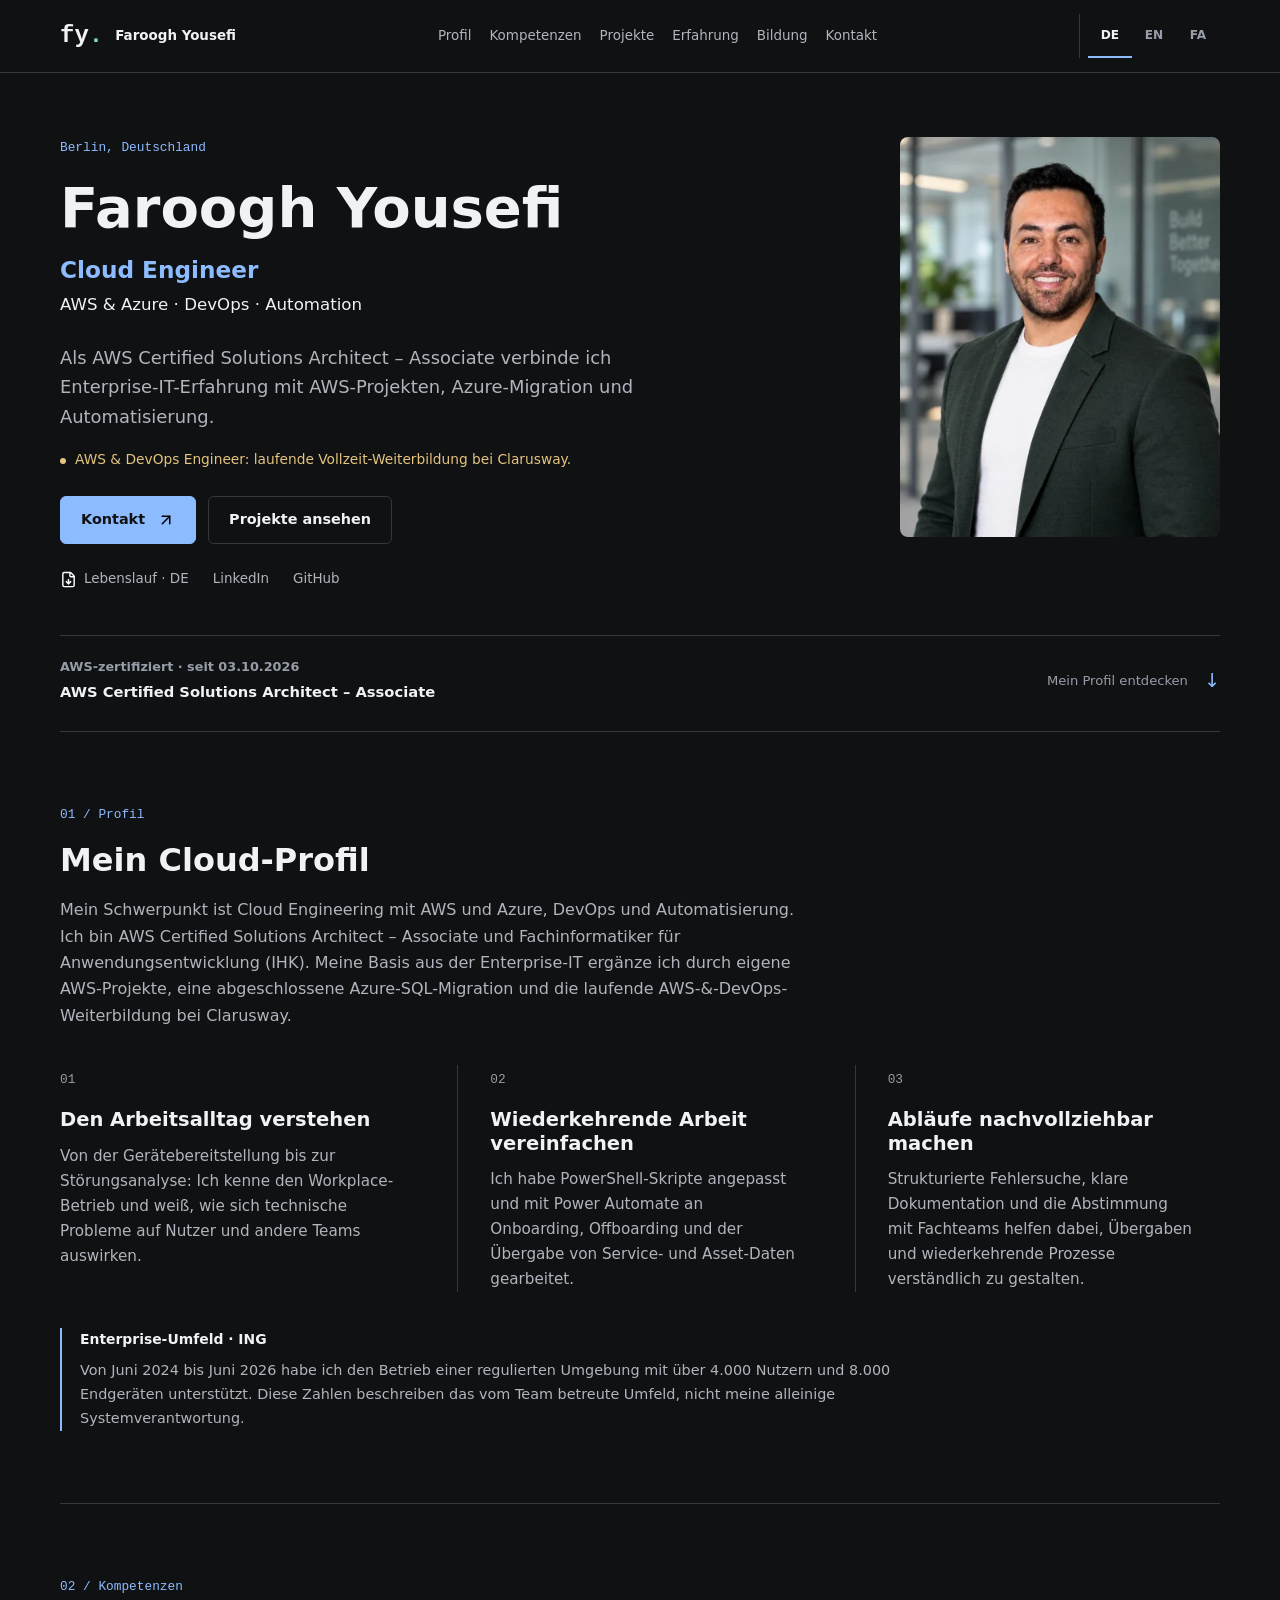
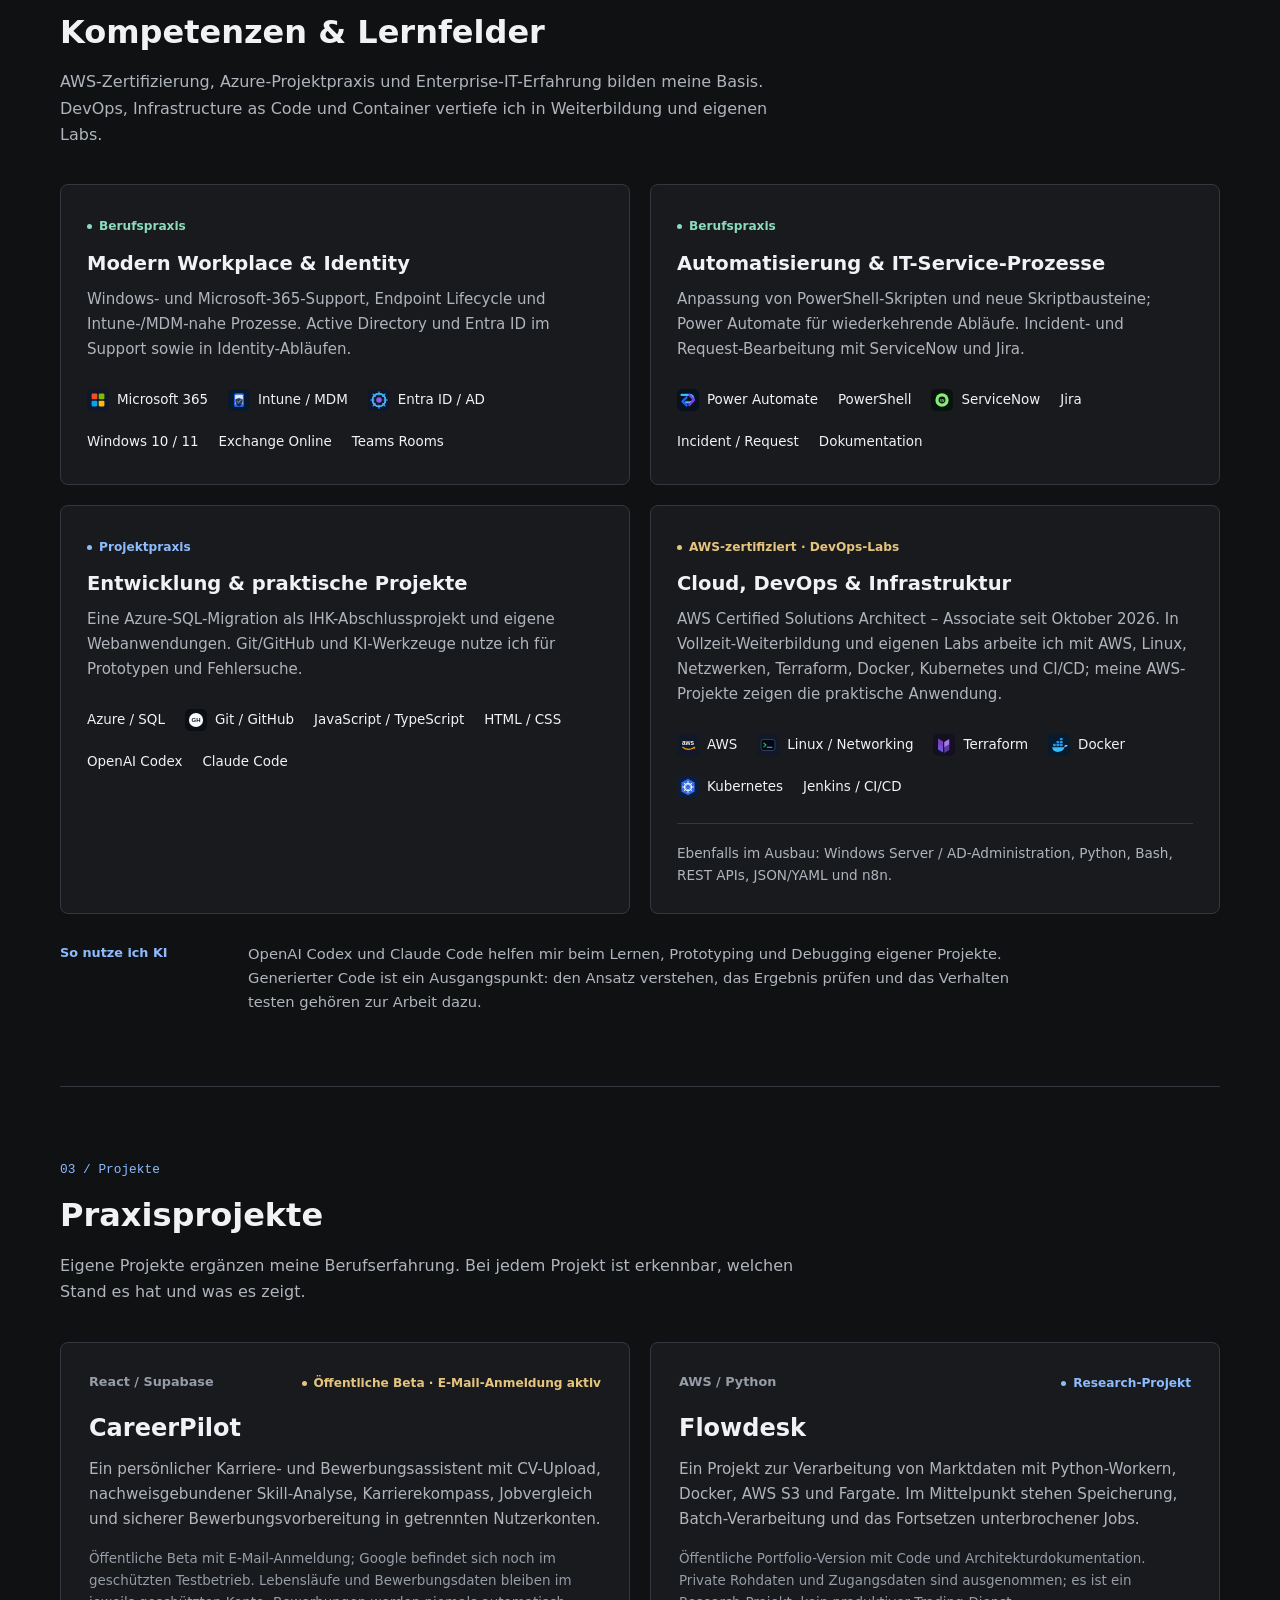
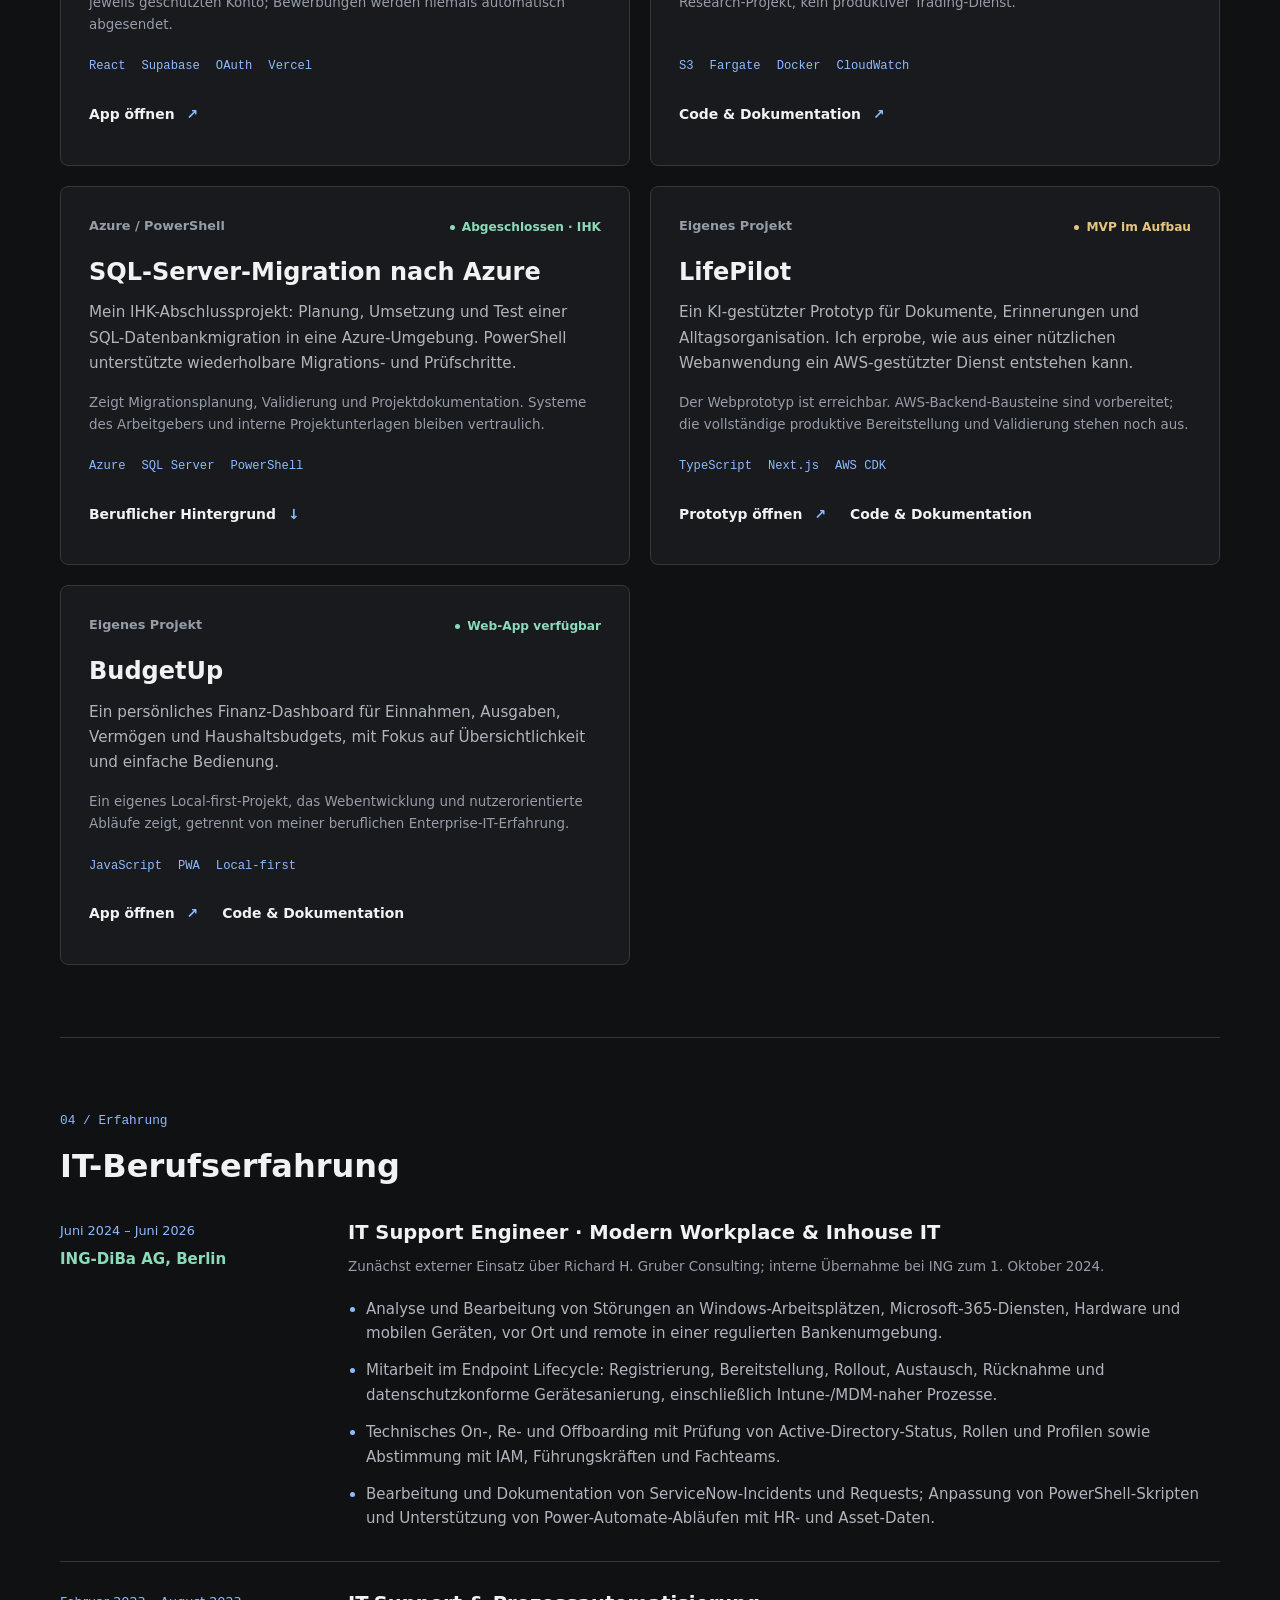
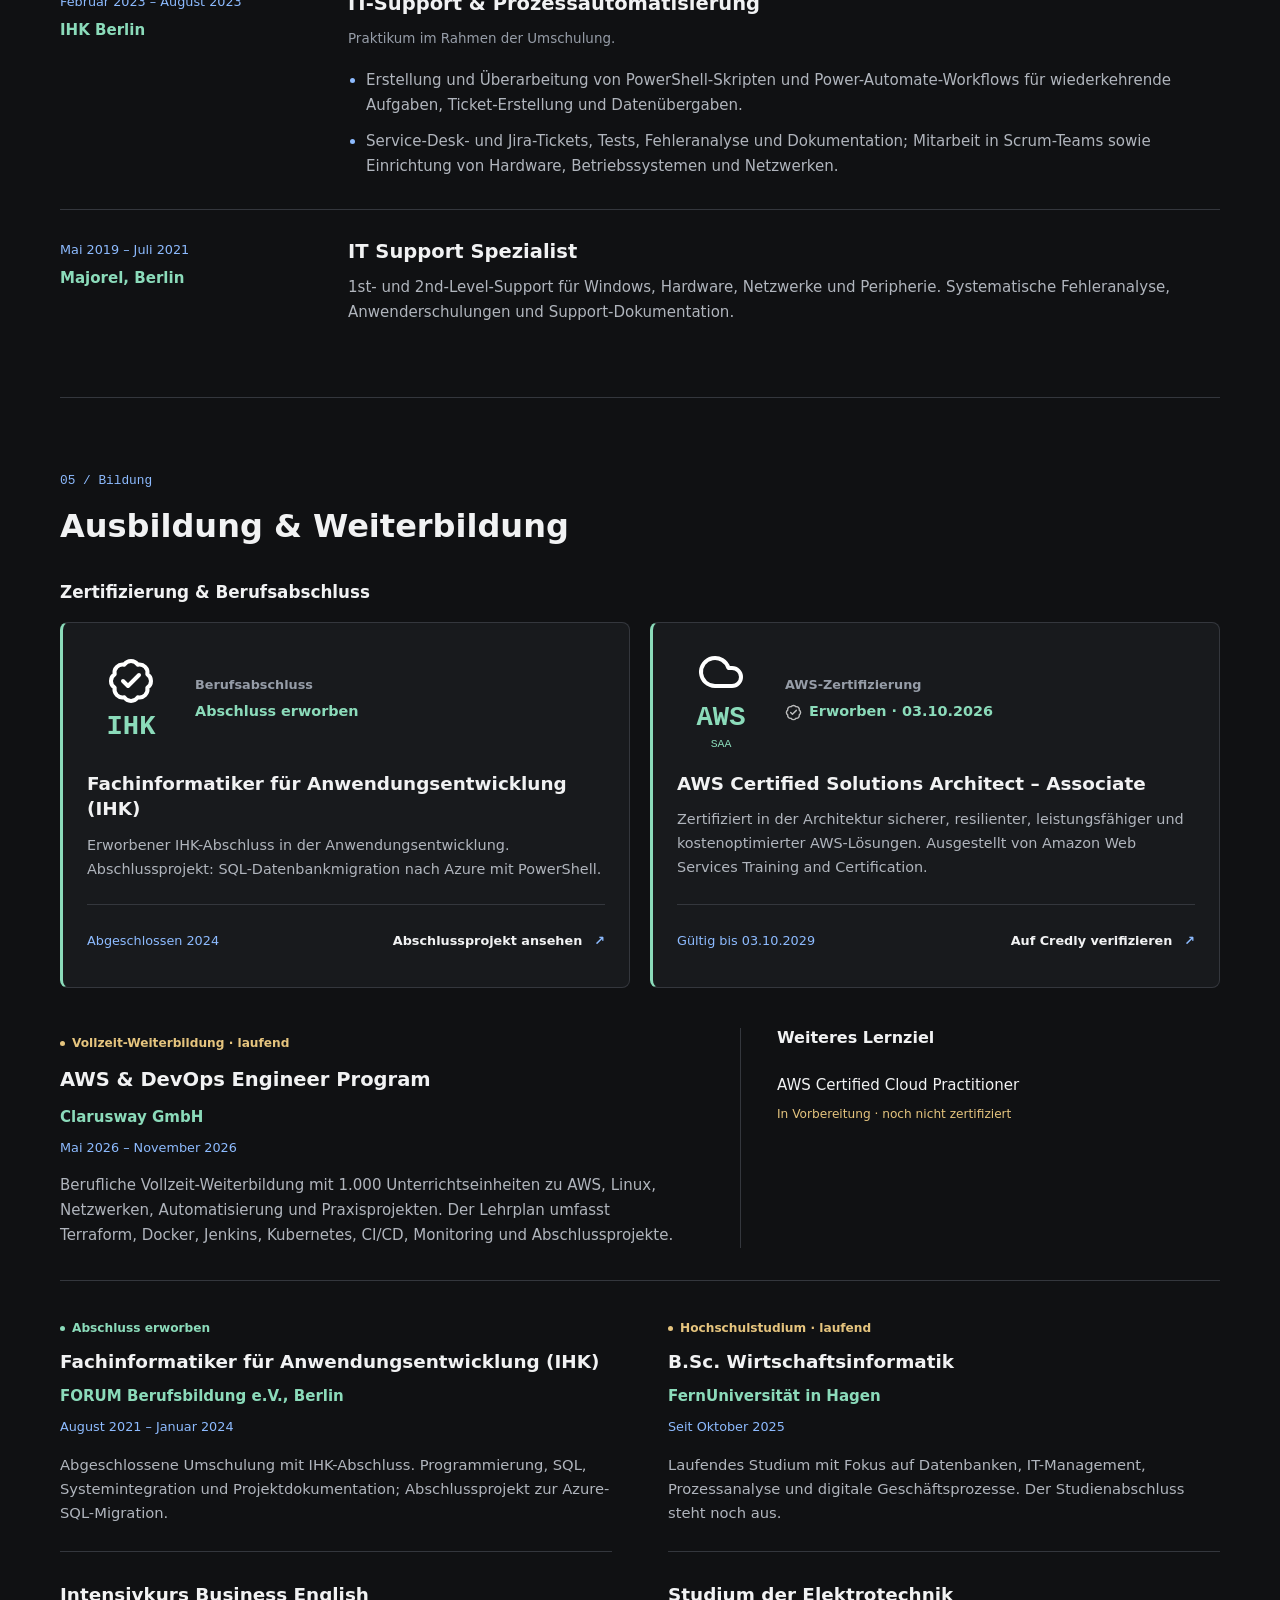
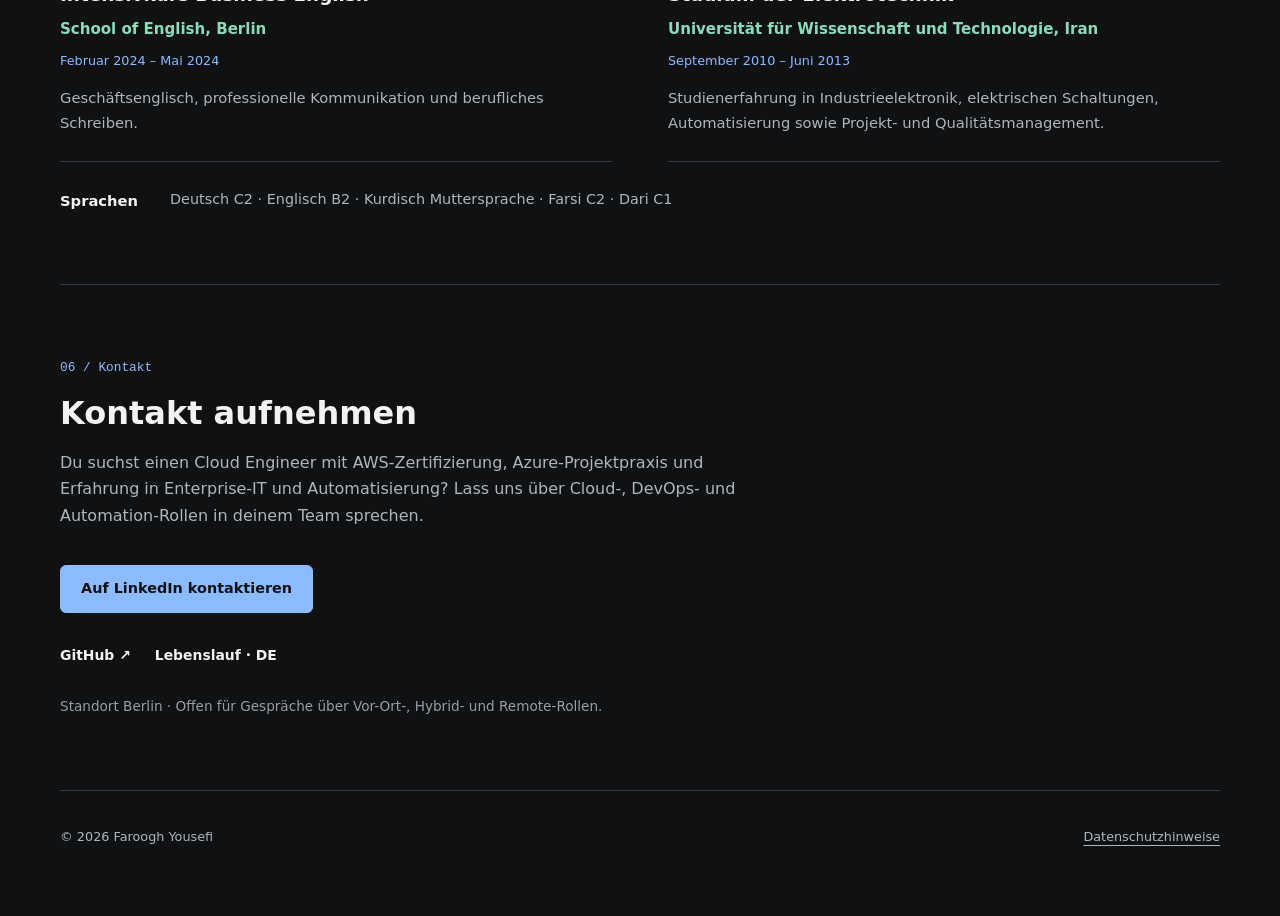
==== commit e21aff35: "Update cloud profile and earned AWS SAA certification" ====
--- a/de/index.html
+++ b/de/index.html
@@ -3,8 +3,8 @@
 <head>
   <meta charset="UTF-8" />
   <meta name="viewport" content="width=device-width, initial-scale=1.0" />
-  <title>Faroogh Yousefi | IT Engineer · Modern Workplace, Automation &amp; Cloud</title>
-  <meta name="description" content="IT Engineer in Berlin mit Berufspraxis in Microsoft 365, Intune, PowerShell und Power Automate. AWS, Linux und DevOps im Ausbau durch Weiterbildung und eigene Projekte." />
+  <title>Faroogh Yousefi | Cloud Engineer · AWS &amp; Azure · DevOps</title>
+  <meta name="description" content="Faroogh Yousefi, Cloud Engineer in Berlin und AWS Certified Solutions Architect – Associate. AWS, Azure, DevOps und Automation mit Enterprise-IT- und Projektpraxis." />
   <meta name="robots" content="index, follow, max-image-preview:large" />
   <link rel="canonical" href="https://www.farooghyousefi.com/de/" />
   <link rel="alternate" hreflang="en" href="https://www.farooghyousefi.com/" />
@@ -19,21 +19,22 @@
   <meta property="og:site_name" content="Faroogh Yousefi" />
   <meta property="og:url" content="https://www.farooghyousefi.com/de/" />
   <meta property="og:locale" content="de_DE" />
-  <meta property="og:title" content="Faroogh Yousefi | IT Engineer · Modern Workplace, Automation &amp; Cloud" />
-  <meta property="og:description" content="IT Engineer in Berlin mit Berufspraxis in Microsoft 365, Intune, PowerShell und Power Automate. AWS, Linux und DevOps im Ausbau durch Weiterbildung und eigene Projekte." />
+  <meta property="og:title" content="Faroogh Yousefi | Cloud Engineer · AWS &amp; Azure · DevOps" />
+  <meta property="og:description" content="Faroogh Yousefi, Cloud Engineer in Berlin und AWS Certified Solutions Architect – Associate. AWS, Azure, DevOps und Automation mit Enterprise-IT- und Projektpraxis." />
   <meta property="og:image" content="https://www.farooghyousefi.com/assets/faroogh-yousefi-sep-2026-800.webp" />
   <meta property="og:image:width" content="800" />
   <meta property="og:image:height" content="1000" />
-  <meta property="og:image:alt" content="Faroogh Yousefi, IT Engineer in Berlin" />
+  <meta property="og:image:alt" content="Faroogh Yousefi, Cloud Engineer für AWS und Azure in Berlin" />
   <meta property="profile:first_name" content="Faroogh" />
   <meta property="profile:last_name" content="Yousefi" />
   <meta name="twitter:card" content="summary" />
-  <meta name="twitter:title" content="Faroogh Yousefi | IT Engineer · Modern Workplace, Automation &amp; Cloud" />
-  <meta name="twitter:description" content="IT Engineer in Berlin mit Berufspraxis in Microsoft 365, Intune, PowerShell und Power Automate. AWS, Linux und DevOps im Ausbau durch Weiterbildung und eigene Projekte." />
+  <meta name="twitter:title" content="Faroogh Yousefi | Cloud Engineer · AWS &amp; Azure · DevOps" />
+  <meta name="twitter:description" content="Faroogh Yousefi, Cloud Engineer in Berlin und AWS Certified Solutions Architect – Associate. AWS, Azure, DevOps und Automation mit Enterprise-IT- und Projektpraxis." />
   <meta name="twitter:image" content="https://www.farooghyousefi.com/assets/faroogh-yousefi-sep-2026-800.webp" />
   <link rel="preload" as="image" href="../assets/faroogh-yousefi-sep-2026-400.webp" imagesrcset="../assets/faroogh-yousefi-sep-2026-400.webp 400w, ../assets/faroogh-yousefi-sep-2026-800.webp 800w" imagesizes="(max-width: 360px) 88px, (max-width: 680px) 120px, (max-width: 850px) 240px, (max-width: 1100px) 280px, 320px" />
-  <link rel="stylesheet" href="../styles.css?v=dbab9e78bcc9" />
-  <script type="application/ld+json">{"@context":"https://schema.org","@type":"Person","@id":"https://www.farooghyousefi.com/#person","name":"Faroogh Yousefi","url":"https://www.farooghyousefi.com/","image":"https://www.farooghyousefi.com/assets/faroogh-yousefi-sep-2026-800.webp","jobTitle":"IT Engineer","description":"IT Engineer in Berlin with enterprise experience in Microsoft 365, Intune, PowerShell and Power Automate. Developing AWS, Linux and DevOps skills through hands-on projects.","homeLocation":{"@type":"Place","name":"Berlin, Germany"},"knowsLanguage":["de","en","fa","ku","prs"],"knowsAbout":["Microsoft 365","Modern Workplace","Endpoint Management","Power Automate","PowerShell","IT Service Management"],"hasCredential":{"@type":"EducationalOccupationalCredential","name":"Fachinformatiker für Anwendungsentwicklung (IHK)","credentialCategory":"Vocational qualification"},"alumniOf":{"@type":"EducationalOrganization","name":"FORUM Berufsbildung e.V., Berlin"},"sameAs":["https://www.linkedin.com/in/farooghyousefi/","https://github.com/farooghyousefi"]}</script>
+  <link rel="stylesheet" href="../styles.css?v=83a69f2bed7b" />
+  <script type="application/ld+json">{"@context":"https://schema.org","@type":"Person","@id":"https://www.farooghyousefi.com/#person","name":"Faroogh Yousefi","alternateName":["FarooghYousefi","Faruk Yousefi","فاروق یوسفی"],"url":"https://www.farooghyousefi.com/","image":"https://www.farooghyousefi.com/assets/faroogh-yousefi-sep-2026-800.webp","jobTitle":"Cloud Engineer | AWS & Azure | DevOps & Automation","description":"Faroogh Yousefi, Berlin-based Cloud Engineer and AWS Certified Solutions Architect – Associate. AWS, Azure, DevOps and automation with enterprise IT and project experience.","homeLocation":{"@type":"Place","name":"Berlin, Germany"},"knowsLanguage":["de","en","fa","ku","prs"],"knowsAbout":["Amazon Web Services","Microsoft Azure","Cloud Architecture","DevOps","Terraform","Docker","Linux","Microsoft 365","Power Automate","PowerShell"],"hasCredential":[{"@type":"EducationalOccupationalCredential","name":"AWS Certified Solutions Architect – Associate","credentialCategory":"Certification","url":"https://www.credly.com/badges/5a12bdb6-9ff6-47e6-ba10-af309c26da79"},{"@type":"EducationalOccupationalCredential","name":"Fachinformatiker für Anwendungsentwicklung (IHK)","credentialCategory":"Vocational qualification"}],"alumniOf":{"@type":"EducationalOrganization","name":"FORUM Berufsbildung e.V., Berlin"},"sameAs":["https://www.linkedin.com/in/farooghyousefi/","https://github.com/farooghyousefi","https://www.credly.com/users/faroogh-yousefi"]}</script>
+  <script type="application/ld+json">{"@context":"https://schema.org","@type":"WebSite","@id":"https://www.farooghyousefi.com/#website","name":"Faroogh Yousefi","alternateName":"farooghyousefi.com","url":"https://www.farooghyousefi.com/","publisher":{"@id":"https://www.farooghyousefi.com/#person"}}</script>
 </head>
 <body>
   <a class="skip-link" href="#main-content" data-i18n="ui.skip">Zum Inhalt springen</a>
@@ -73,15 +74,15 @@
       <div class="hero-identity">
         <p class="eyebrow" data-i18n="hero.location">Berlin, Deutschland</p>
         <h1 id="hero-title" data-i18n="hero.name">Faroogh Yousefi</h1>
-        <p class="hero-role" data-i18n="hero.role">IT Engineer</p>
-        <p class="hero-specialisms" data-i18n="hero.specialisms">Modern Workplace · Automation · Cloud</p>
+        <p class="hero-role" data-i18n="hero.role">Cloud Engineer</p>
+        <p class="hero-specialisms" data-i18n="hero.specialisms">AWS &amp; Azure · DevOps · Automation</p>
       </div>
       <figure class="portrait">
-        <img src="../assets/faroogh-yousefi-sep-2026-400.webp" srcset="../assets/faroogh-yousefi-sep-2026-400.webp 400w, ../assets/faroogh-yousefi-sep-2026-800.webp 800w" sizes="(max-width: 360px) 88px, (max-width: 680px) 120px, (max-width: 850px) 240px, (max-width: 1100px) 280px, 320px" width="400" height="500" fetchpriority="high" alt="Faroogh Yousefi, IT Engineer in Berlin" data-i18n-alt="photo.alt" />
+        <img src="../assets/faroogh-yousefi-sep-2026-400.webp" srcset="../assets/faroogh-yousefi-sep-2026-400.webp 400w, ../assets/faroogh-yousefi-sep-2026-800.webp 800w" sizes="(max-width: 360px) 88px, (max-width: 680px) 120px, (max-width: 850px) 240px, (max-width: 1100px) 280px, 320px" width="400" height="500" fetchpriority="high" alt="Faroogh Yousefi, Cloud Engineer für AWS und Azure in Berlin" data-i18n-alt="photo.alt" />
       </figure>
       <div class="hero-detail">
-        <p class="hero-description" data-i18n="hero.description">Ich bringe Erfahrung aus der Enterprise-IT mit, vereinfache wiederkehrende Abläufe und baue darauf meine Cloud-Praxis auf.</p>
-        <p class="hero-learning"><span class="learning-dot" aria-hidden="true"></span><span data-i18n="hero.learning">Aktuell vertiefe ich AWS &amp; DevOps bei Clarusway.</span></p>
+        <p class="hero-description" data-i18n="hero.description">Als AWS Certified Solutions Architect – Associate verbinde ich Enterprise-IT-Erfahrung mit AWS-Projekten, Azure-Migration und Automatisierung.</p>
+        <p class="hero-learning"><span class="learning-dot" aria-hidden="true"></span><span data-i18n="hero.learning">AWS &amp; DevOps Engineer: laufende Vollzeit-Weiterbildung bei Clarusway.</span></p>
         <div class="hero-actions">
           <a class="button primary" href="#contact"><span data-i18n="hero.contact">Kontakt</span><img src="../assets/icons/arrow-up-right.svg" width="18" height="18" alt="" /></a>
           <a class="button secondary" href="#projects" data-i18n="hero.projects">Projekte ansehen</a>
@@ -93,13 +94,13 @@
         </div>
       </div>
       <div class="hero-foundation">
-        <span class="qualification"><span class="small-label" data-i18n="hero.qualificationLabel">Abgeschlossene Qualifikation</span><strong data-i18n="hero.qualification">Fachinformatiker für Anwendungsentwicklung (IHK)</strong></span>
+        <span class="qualification"><span class="small-label" data-i18n="hero.qualificationLabel">AWS-zertifiziert · seit 03.10.2026</span><strong data-i18n="hero.qualification">AWS Certified Solutions Architect – Associate</strong></span>
         <a class="section-cue" href="#about" aria-label="Mein Profil entdecken" data-i18n-aria-label="hero.more"><span data-i18n="hero.more">Mein Profil entdecken</span><span aria-hidden="true">↓</span></a>
       </div>
     </section>
 
     <section class="section-shell content-section" id="about" aria-labelledby="about-title">
-      <div class="section-heading"><p class="eyebrow">01 / <span data-i18n="nav.about">Profil</span></p><h2 id="about-title" data-i18n="about.title">Mein IT-Profil</h2><p class="section-intro" data-i18n="about.intro">Meine Basis ist die Enterprise-IT: Windows, Microsoft 365, Endgeräte und Identity-Prozesse. Darauf baue ich für Junior-Rollen in Cloud, Automatisierung und Plattformbetrieb auf. Ich bringe Verständnis für die Menschen und Abläufe hinter der Technik mit.</p></div>
+      <div class="section-heading"><p class="eyebrow">01 / <span data-i18n="nav.about">Profil</span></p><h2 id="about-title" data-i18n="about.title">Mein Cloud-Profil</h2><p class="section-intro" data-i18n="about.intro">Mein Schwerpunkt ist Cloud Engineering mit AWS und Azure, DevOps und Automatisierung. Ich bin AWS Certified Solutions Architect – Associate und Fachinformatiker für Anwendungsentwicklung (IHK). Meine Basis aus der Enterprise-IT ergänze ich durch eigene AWS-Projekte, eine abgeschlossene Azure-SQL-Migration und die laufende AWS-&amp;-DevOps-Weiterbildung bei Clarusway.</p></div>
       <div class="value-grid">
         <article><span class="value-number" aria-hidden="true">01</span><h3 data-i18n="value.operations.title">Den Arbeitsalltag verstehen</h3><p data-i18n="value.operations.text">Von der Gerätebereitstellung bis zur Störungsanalyse: Ich kenne den Workplace-Betrieb und weiß, wie sich technische Probleme auf Nutzer und andere Teams auswirken.</p></article>
         <article><span class="value-number" aria-hidden="true">02</span><h3 data-i18n="value.automation.title">Wiederkehrende Arbeit vereinfachen</h3><p data-i18n="value.automation.text">Ich habe PowerShell-Skripte angepasst und mit Power Automate an Onboarding, Offboarding und der Übergabe von Service- und Asset-Daten gearbeitet.</p></article>
@@ -109,7 +110,7 @@
     </section>
 
     <section class="section-shell content-section" id="skills" aria-labelledby="skills-title">
-      <div class="section-heading"><p class="eyebrow">02 / <span data-i18n="nav.skills">Kompetenzen</span></p><h2 id="skills-title" data-i18n="skills.title">Kompetenzen &amp; Lernfelder</h2><p class="section-intro" data-i18n="skills.intro">Berufserfahrung, Projektpraxis und laufendes Lernen sind unterschiedliche Erfahrungsstufen. Hier siehst du, wie sie in meinem Profil zusammenkommen.</p></div>
+      <div class="section-heading"><p class="eyebrow">02 / <span data-i18n="nav.skills">Kompetenzen</span></p><h2 id="skills-title" data-i18n="skills.title">Kompetenzen &amp; Lernfelder</h2><p class="section-intro" data-i18n="skills.intro">AWS-Zertifizierung, Azure-Projektpraxis und Enterprise-IT-Erfahrung bilden meine Basis. DevOps, Infrastructure as Code und Container vertiefe ich in Weiterbildung und eigenen Labs.</p></div>
       <div class="skills-grid">
         <article class="skill-group professional"><span class="status-label established" data-i18n="skills.professional">Berufspraxis</span><h3 data-i18n="skills.workplace.title">Modern Workplace &amp; Identity</h3><p data-i18n="skills.workplace.text">Windows- und Microsoft-365-Support, Endpoint Lifecycle und Intune-/MDM-nahe Prozesse. Active Directory und Entra ID im Support sowie in Identity-Abläufen.</p><ul class="tech-list">
           <li><img src="../assets/icons/microsoft-365.svg" width="24" height="24" alt="" loading="lazy" />Microsoft 365</li><li><img src="../assets/icons/intune.svg" width="24" height="24" alt="" loading="lazy" />Intune / MDM</li><li><img src="../assets/icons/entra-id.svg" width="24" height="24" alt="" loading="lazy" />Entra ID / AD</li><li>Windows 10 / 11</li><li>Exchange Online</li><li>Teams Rooms</li>
@@ -120,7 +121,7 @@
         <article class="skill-group project-practice"><span class="status-label practiced" data-i18n="skills.projectPractice">Projektpraxis</span><h3 data-i18n="skills.projects.title">Entwicklung &amp; praktische Projekte</h3><p data-i18n="skills.projects.text">Eine Azure-SQL-Migration als IHK-Abschlussprojekt und eigene Webanwendungen. Git/GitHub und KI-Werkzeuge nutze ich für Prototypen und Fehlersuche.</p><ul class="tech-list">
           <li>Azure / SQL</li><li><img src="../assets/icons/github.svg" width="24" height="24" alt="" loading="lazy" />Git / GitHub</li><li>JavaScript / TypeScript</li><li>HTML / CSS</li><li>OpenAI Codex</li><li>Claude Code</li>
         </ul></article>
-        <article class="skill-group learning"><span class="status-label developing" data-i18n="skills.learning">Im Ausbau &amp; in Praxis-Labs</span><h3 data-i18n="skills.cloud.title">Cloud, DevOps &amp; Infrastruktur</h3><p data-i18n="skills.cloud.text">Vollzeit-Weiterbildung und eigene Labs mit AWS, Linux, Netzwerken, Infrastructure as Code, Containern und CI/CD. Der Betrieb produktiver Cloud-Plattformen ist der nächste Schritt, auf den ich hinarbeite.</p><ul class="tech-list">
+        <article class="skill-group learning"><span class="status-label developing" data-i18n="skills.learning">AWS-zertifiziert · DevOps-Labs</span><h3 data-i18n="skills.cloud.title">Cloud, DevOps &amp; Infrastruktur</h3><p data-i18n="skills.cloud.text">AWS Certified Solutions Architect – Associate seit Oktober 2026. In Vollzeit-Weiterbildung und eigenen Labs arbeite ich mit AWS, Linux, Netzwerken, Terraform, Docker, Kubernetes und CI/CD; meine AWS-Projekte zeigen die praktische Anwendung.</p><ul class="tech-list">
           <li><img src="../assets/icons/aws.svg" width="24" height="24" alt="" loading="lazy" />AWS</li><li><img src="../assets/icons/linux.svg" width="24" height="24" alt="" loading="lazy" />Linux / Networking</li><li><img src="../assets/icons/terraform.svg" width="24" height="24" alt="" loading="lazy" />Terraform</li><li><img src="../assets/icons/docker.svg" width="24" height="24" alt="" loading="lazy" />Docker</li><li><img src="../assets/icons/kubernetes.svg" width="24" height="24" alt="" loading="lazy" />Kubernetes</li><li>Jenkins / CI/CD</li>
         </ul><p class="skill-scope" data-i18n="skills.cloud.additional">Ebenfalls im Ausbau: Windows Server / AD-Administration, Python, Bash, REST APIs, JSON/YAML und n8n.</p></article>
       </div>
@@ -150,7 +151,7 @@
     <section class="section-shell content-section" id="training" aria-labelledby="training-title">
       <div class="section-heading"><p class="eyebrow">05 / <span data-i18n="nav.training">Bildung</span></p><h2 id="training-title" data-i18n="training.title">Ausbildung &amp; Weiterbildung</h2></div>
       <div class="credentials" aria-labelledby="credentials-title">
-        <h3 id="credentials-title" data-i18n="credentials.title">Abschluss &amp; Zertifizierungsziel</h3>
+        <h3 id="credentials-title" data-i18n="credentials.title">Zertifizierung &amp; Berufsabschluss</h3>
         <div class="credentials-grid">
           <article class="credential-card credential-card--earned" aria-labelledby="credential-ihk-title">
             <div class="credential-header">
@@ -161,14 +162,14 @@
             <p class="credential-description" data-i18n="credentials.ihk.text">Erworbener IHK-Abschluss in der Anwendungsentwicklung. Abschlussprojekt: SQL-Datenbankmigration nach Azure mit PowerShell.</p>
             <div class="credential-footer"><span class="date" data-i18n="credentials.ihk.date">Abgeschlossen 2024</span><a class="text-link" href="#project-azure"><span data-i18n="credentials.ihk.project">Abschlussprojekt ansehen</span><span aria-hidden="true">↗</span></a></div>
           </article>
-          <article class="credential-card credential-card--pending" aria-labelledby="credential-aws-title">
+          <article class="credential-card credential-card--earned" aria-labelledby="credential-aws-title">
             <div class="credential-header">
               <div class="credential-mark credential-mark--aws" aria-hidden="true"><img src="../assets/icons/cloud.svg" width="48" height="48" alt="" loading="lazy" /><strong>AWS</strong><span>SAA</span></div>
-              <div><p class="small-label" data-i18n="credentials.aws.type">Zertifizierungsziel</p><p class="credential-state"><img src="../assets/icons/clock-3.svg" width="17" height="17" alt="" loading="lazy" /><span data-i18n="credentials.aws.status">In Vorbereitung</span></p></div>
+              <div><p class="small-label" data-i18n="credentials.aws.type">AWS-Zertifizierung</p><p class="credential-state"><img src="../assets/icons/badge-check.svg" width="17" height="17" alt="" loading="lazy" /><span data-i18n="credentials.aws.status">Erworben · 03.10.2026</span></p></div>
             </div>
             <h4 id="credential-aws-title" lang="en" dir="ltr">AWS Certified Solutions Architect – Associate</h4>
-            <p class="credential-description" data-i18n="credentials.aws.text">Vorbereitung auf die SAA-Prüfung durch AWS-Weiterbildung und praktische Übungen zur Cloud-Architektur.</p>
-            <div class="credential-footer"><span class="credential-pending-note" data-i18n="credentials.aws.note">Zertifizierung noch nicht erworben</span></div>
+            <p class="credential-description" data-i18n="credentials.aws.text">Zertifiziert in der Architektur sicherer, resilienter, leistungsfähiger und kostenoptimierter AWS-Lösungen. Ausgestellt von Amazon Web Services Training and Certification.</p>
+            <div class="credential-footer"><span class="date" data-i18n="credentials.aws.note">Gültig bis 03.10.2029</span><a class="text-link" href="https://www.credly.com/badges/5a12bdb6-9ff6-47e6-ba10-af309c26da79" target="_blank" rel="noopener noreferrer"><span data-i18n="credentials.aws.verify">Auf Credly verifizieren</span><span aria-hidden="true">↗</span></a></div>
           </article>
         </div>
       </div>
@@ -183,7 +184,7 @@
     </section>
 
     <section class="section-shell content-section contact-section" id="contact" aria-labelledby="contact-title">
-      <div class="section-heading"><p class="eyebrow">06 / <span data-i18n="nav.contact">Kontakt</span></p><h2 id="contact-title" data-i18n="contact.title">Kontakt aufnehmen</h2><p class="section-intro" data-i18n="contact.text">Du suchst einen IT Engineer, der den Enterprise-Betrieb kennt und sich in Richtung Cloud und Automatisierung weiterentwickelt? Lass uns besprechen, wo meine Erfahrung deinem Team helfen kann.</p></div>
+      <div class="section-heading"><p class="eyebrow">06 / <span data-i18n="nav.contact">Kontakt</span></p><h2 id="contact-title" data-i18n="contact.title">Kontakt aufnehmen</h2><p class="section-intro" data-i18n="contact.text">Du suchst einen Cloud Engineer mit AWS-Zertifizierung, Azure-Projektpraxis und Erfahrung in Enterprise-IT und Automatisierung? Lass uns über Cloud-, DevOps- und Automation-Rollen in deinem Team sprechen.</p></div>
       <a class="button primary" href="https://www.linkedin.com/in/farooghyousefi/" target="_blank" rel="noopener noreferrer" data-i18n="contact.linkedin">Auf LinkedIn kontaktieren</a>
       <div class="contact-links"><a class="text-link" href="https://github.com/farooghyousefi" target="_blank" rel="noopener noreferrer">GitHub ↗</a><a class="text-link" href="../assets/Faroogh-Yousefi-CV.pdf" data-cv-link target="_blank" rel="noopener noreferrer" data-i18n="hero.cv">Lebenslauf · DE</a></div>
       <p class="contact-location" data-i18n="contact.location">Standort Berlin · Offen für Gespräche über Vor-Ort-, Hybrid- und Remote-Rollen.</p>
@@ -191,6 +192,6 @@
   </main>
   <footer class="section-shell footer"><p>© 2026 Faroogh Yousefi</p><details class="privacy" id="privacy"><summary data-i18n="privacy.title">Datenschutzhinweise</summary><div><p data-i18n="privacy.owner">Dieses persönliche Portfolio wird von Faroogh Yousefi in Berlin veröffentlicht. Du kannst mich über LinkedIn kontaktieren.</p><p data-i18n="privacy.hosting">Die Website wird bei Vercel gehostet. Beim Abruf entstehen technische Anfragedaten wie IP-Adresse, aufgerufene URL und Browserinformationen, die in Hosting- und Sicherheitsprotokollen verarbeitet werden können.</p><p data-i18n="privacy.storage">Die Seite lädt keine Werbe- oder Analyse-Skripte. Die gewählte Sprache wird lokal im Browser unter portfolio-language gespeichert. Durch Löschen der Website-Daten im Browser lässt sich diese Einstellung entfernen.</p><p data-i18n="privacy.contact">Externe Dienste wie GitHub und LinkedIn erhalten Daten, wenn du deren Links aufrufst. Öffentliche Lebensläufe enthalten keine Privatanschrift, Telefonnummer, Geburtsjahr oder persönliche E-Mail-Adresse.</p><a href="https://vercel.com/legal/privacy-policy" target="_blank" rel="noopener noreferrer" data-i18n="privacy.vercel">Datenschutzerklärung von Vercel</a></div></details></footer>
   <a class="back-to-top" href="#top" data-back-to-top aria-label="Zurück zum Anfang" data-i18n-aria-label="ui.top" title="Zurück zum Anfang" data-i18n-title="ui.top"><img src="../assets/icons/arrow-up.svg" width="22" height="22" alt="" /></a>
-  <script src="../script.js?v=dbab9e78bcc9"></script>
+  <script src="../script.js?v=83a69f2bed7b"></script>
 </body>
 </html>
--- a/styles.css
+++ b/styles.css
@@ -135,8 +135,7 @@
 .credential-mark img { width: 48px; height: 48px; filter: invert(1); }
 .credential-mark strong { font-family: var(--mono); font-size: 1.7rem; margin-top: 8px; }
 .credential-mark--ihk { color: var(--mint); }
-.credential-mark--aws { color: var(--subtle); }
-.credential-mark--aws img { opacity: .6; }
+.credential-mark--aws { color: var(--mint); }
 .credential-mark--aws span { font-family: var(--mono); font-size: .72rem; margin-top: 6px; }
 .credential-state { display: flex; align-items: center; gap: 7px; margin-top: 6px; font-size: .9rem; font-weight: 600; line-height: 1.5; color: var(--mint); }
 .credential-card--pending .credential-state { color: var(--muted); }
@@ -234,7 +233,7 @@
   .header-actions { gap: 6px; }
   .brand-name { display: none; }
   .language-switcher { border: 0; padding: 0; }
-  .hero { grid-template-columns: minmax(0, 1fr) 120px; gap: 0 16px; padding-top: 24px; padding-bottom: 20px; }
+  .hero { grid-template-columns: minmax(0, 1fr) 120px; gap: 0 16px; min-height: calc(100svh - 170px); align-content: space-between; padding-top: 24px; padding-bottom: 20px; }
   .hero-identity { align-self: center; }
   .hero .eyebrow { margin-bottom: 10px; font-size: .73rem; }
   .hero h1 { font-size: 1.95rem; line-height: 1.1; margin-bottom: 12px; }
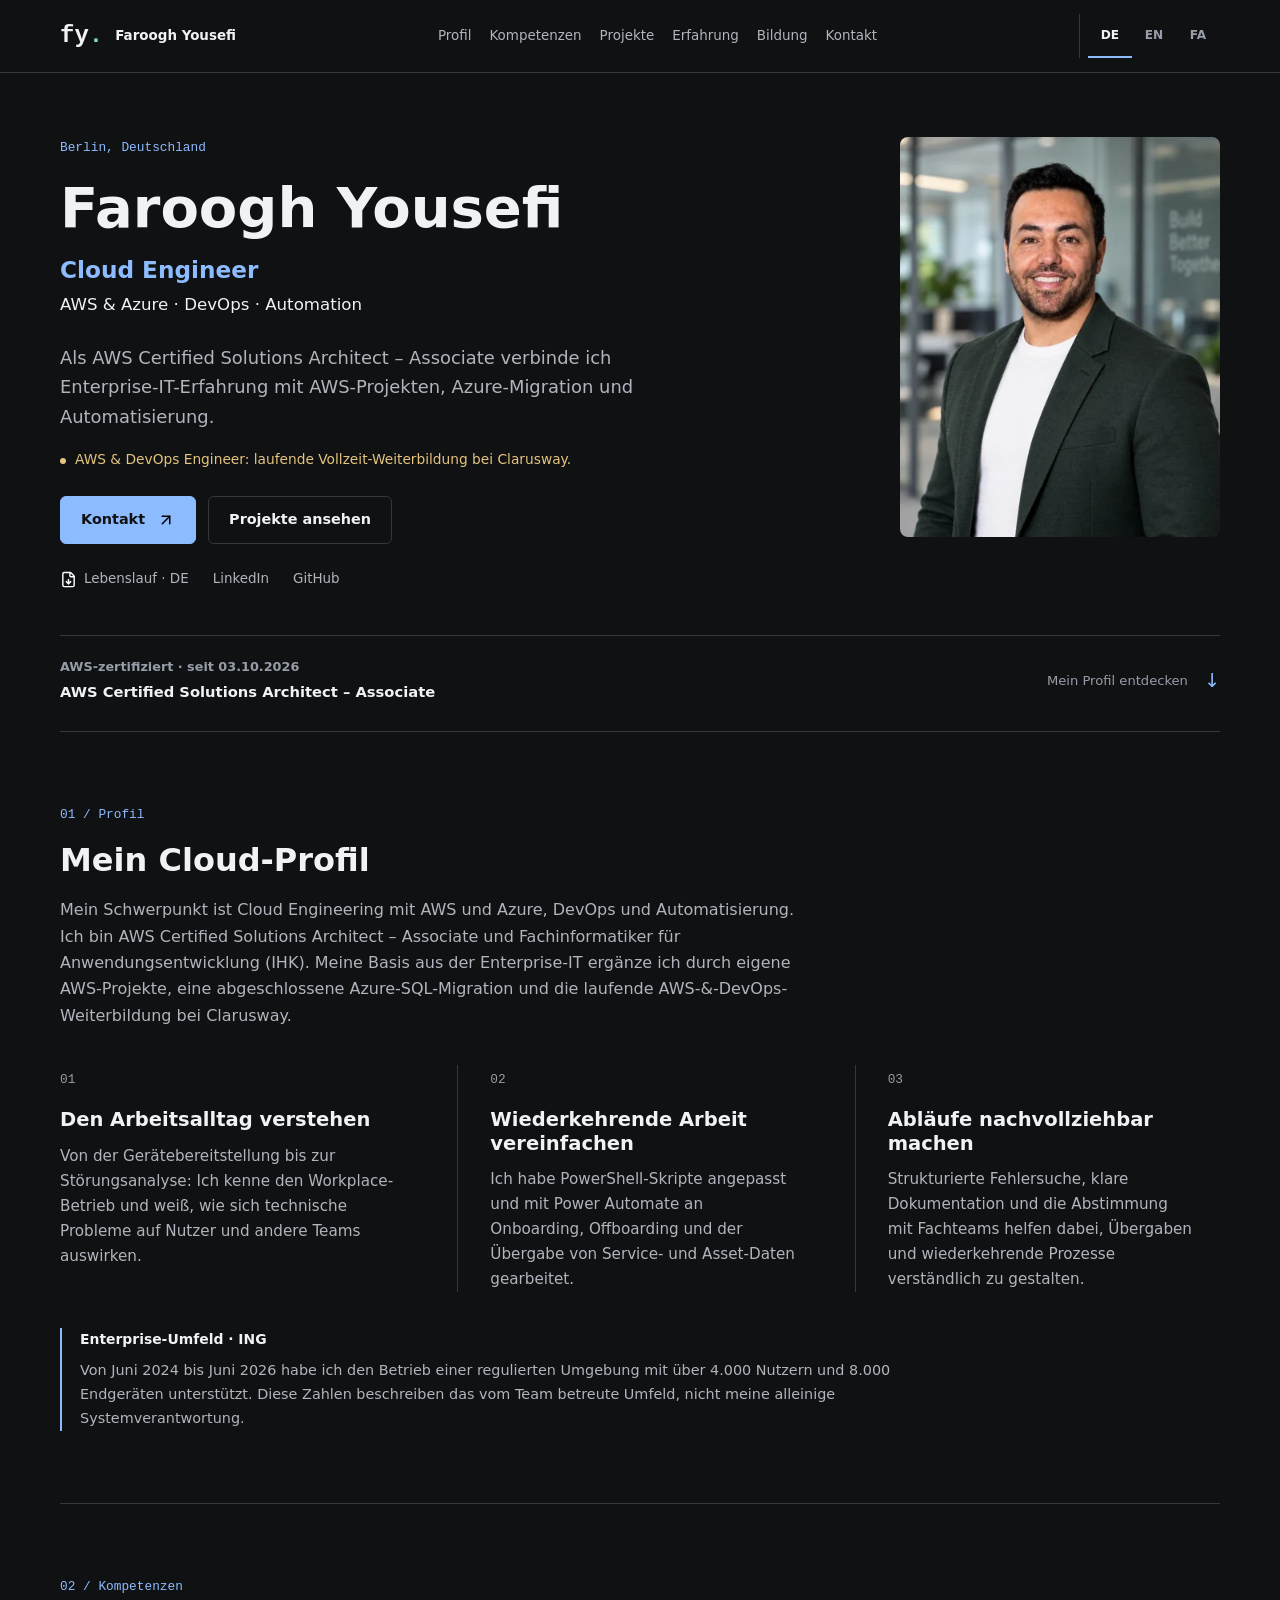
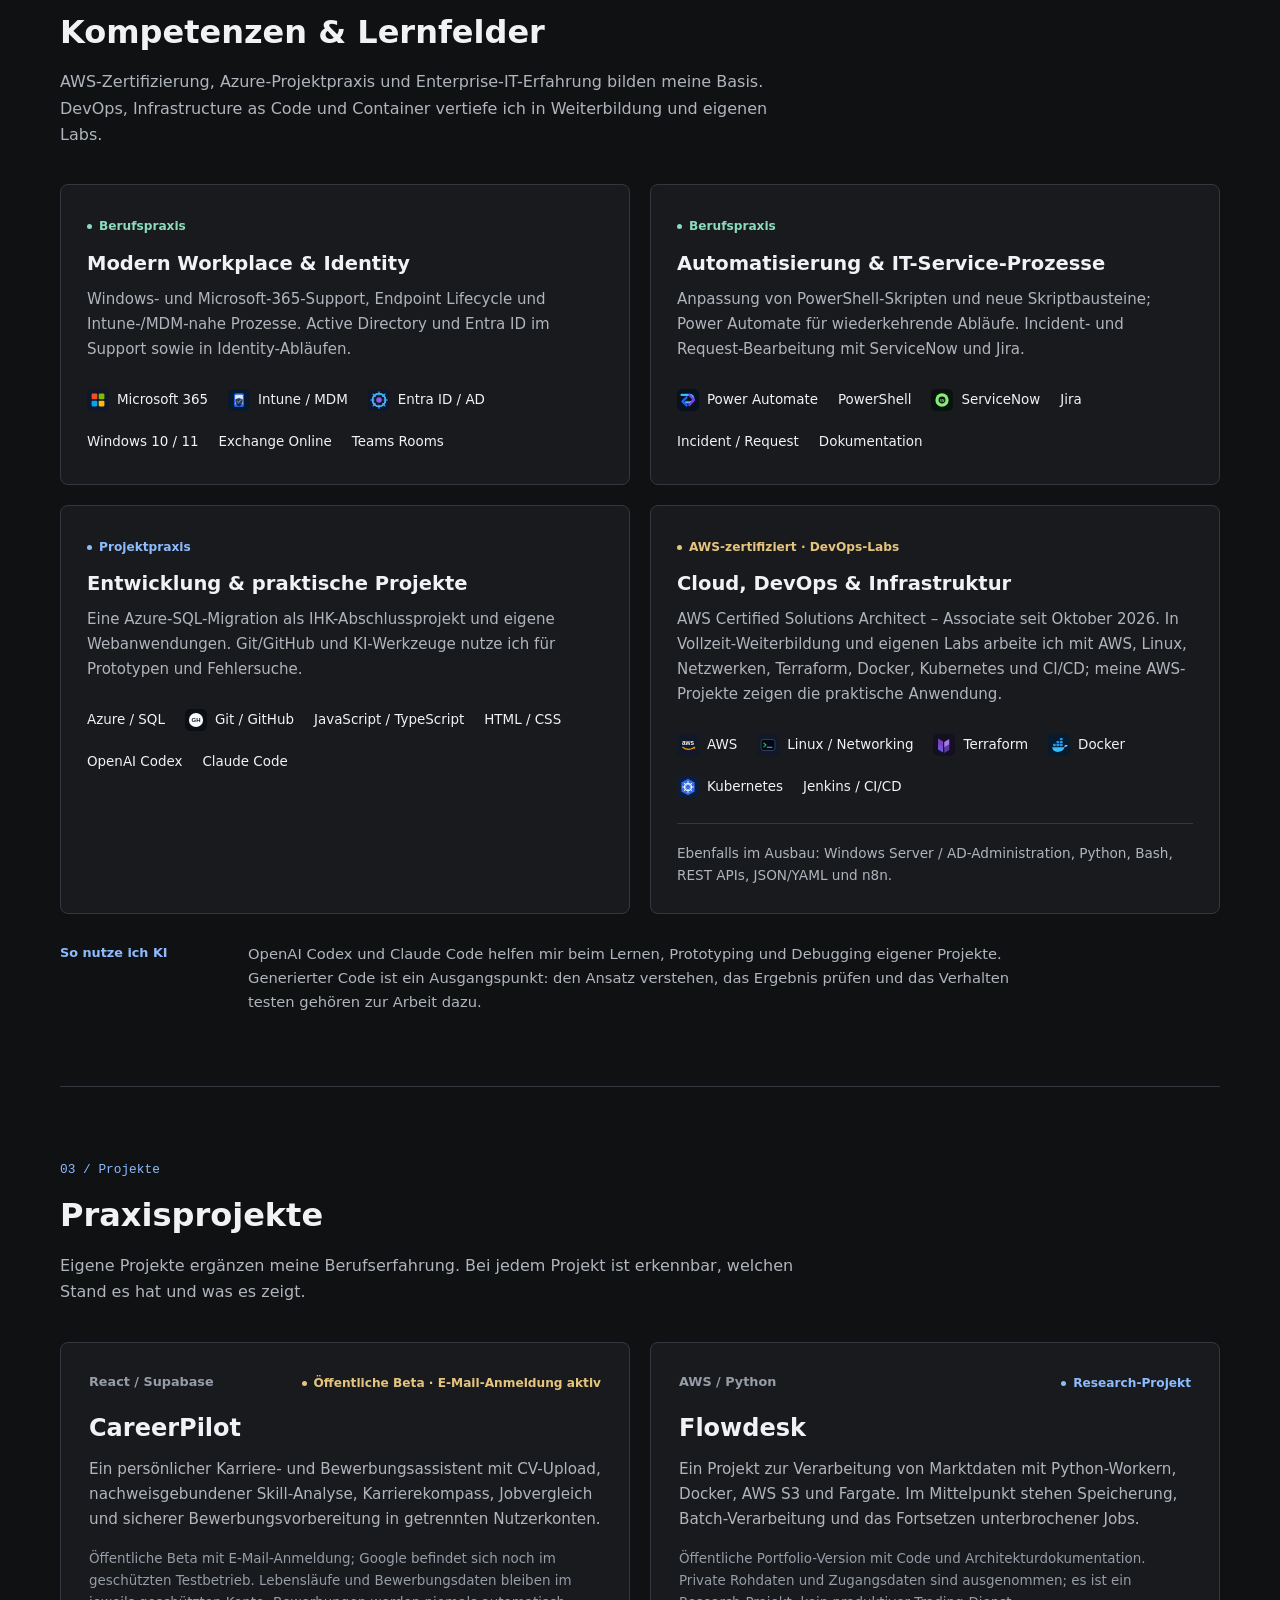
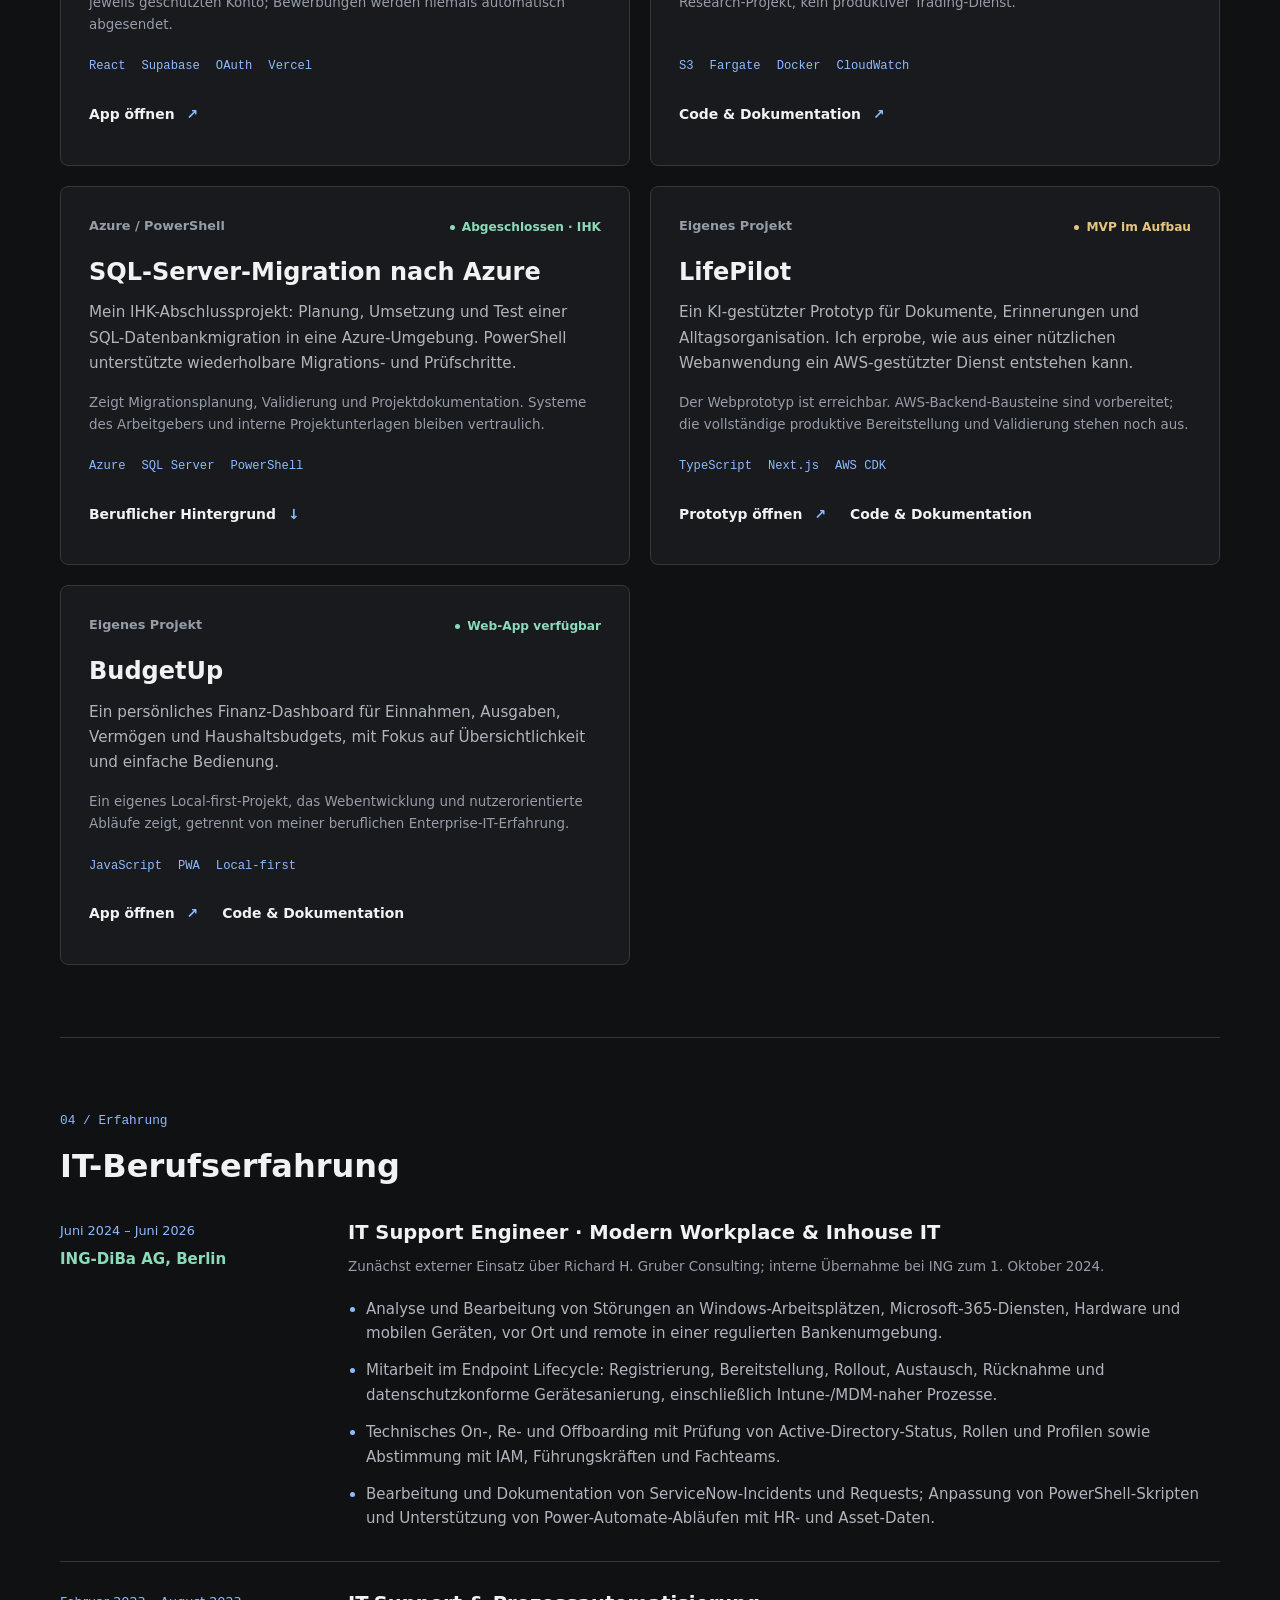
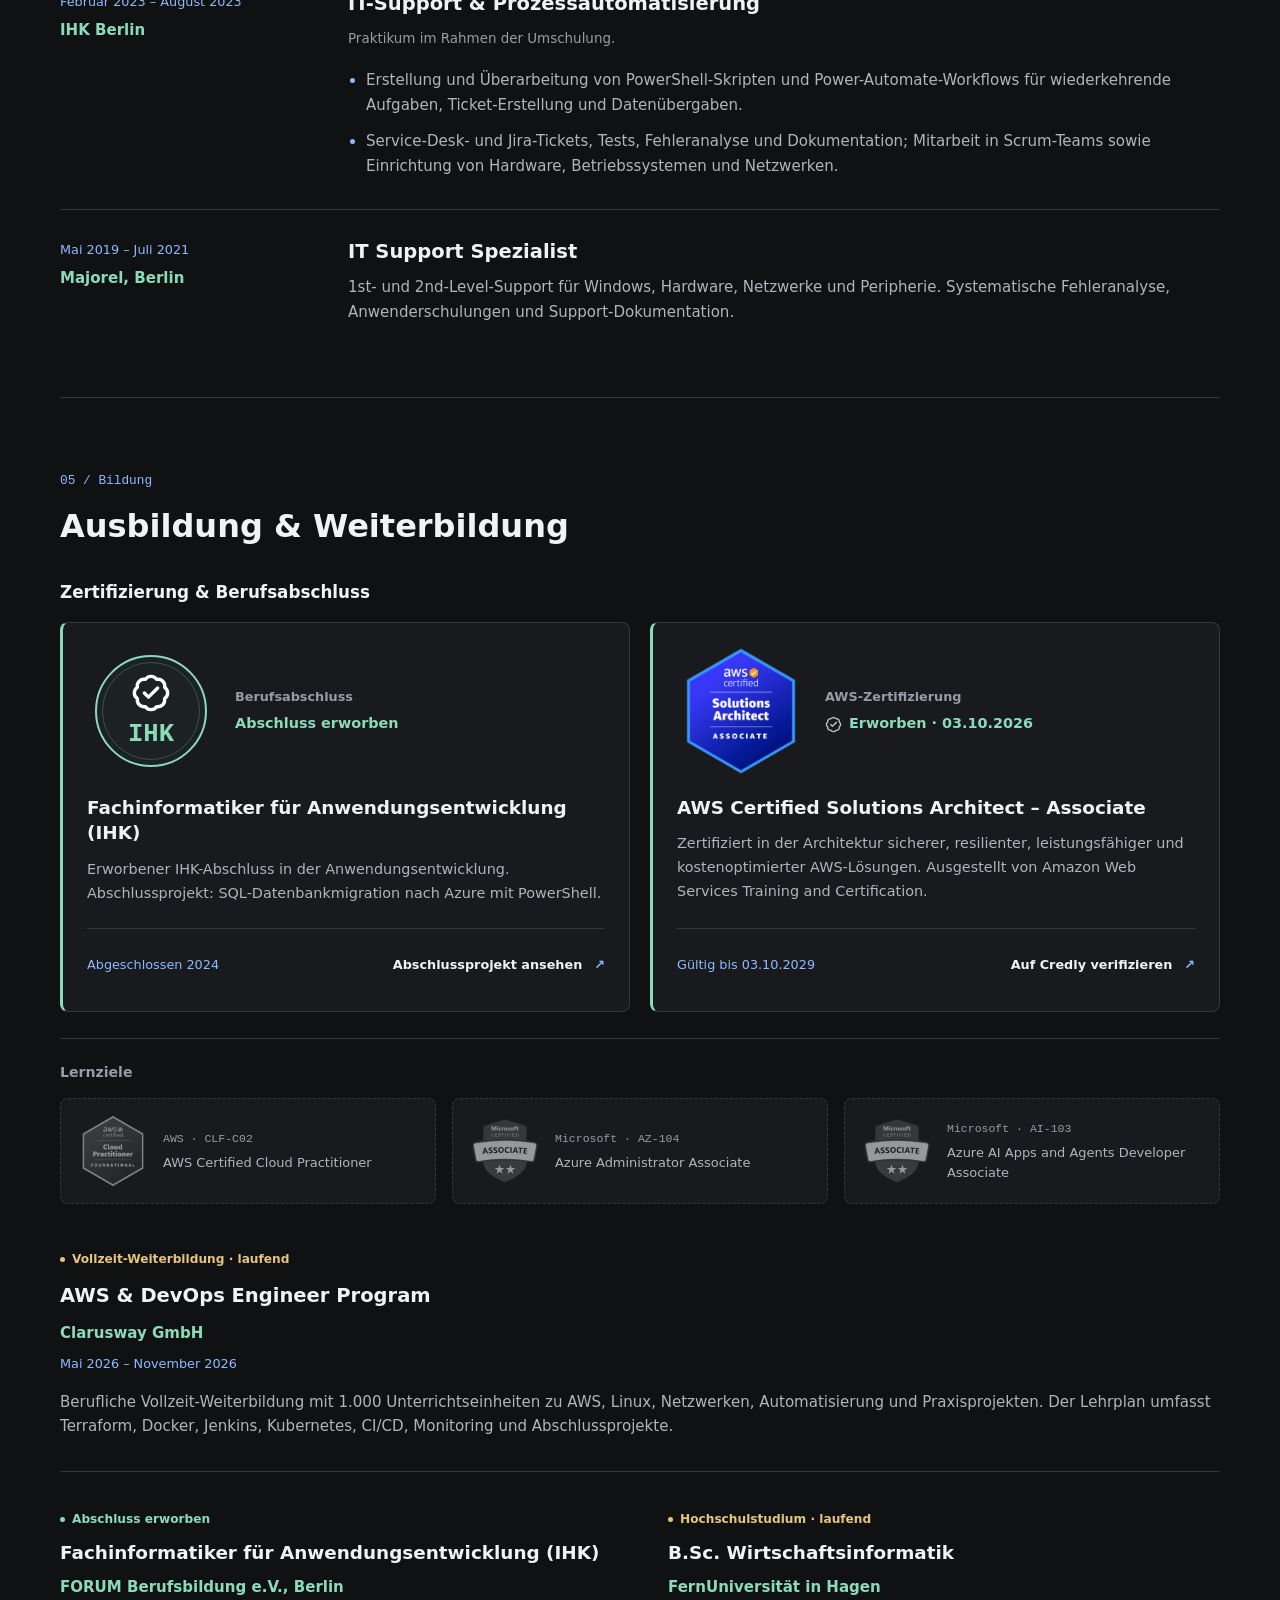
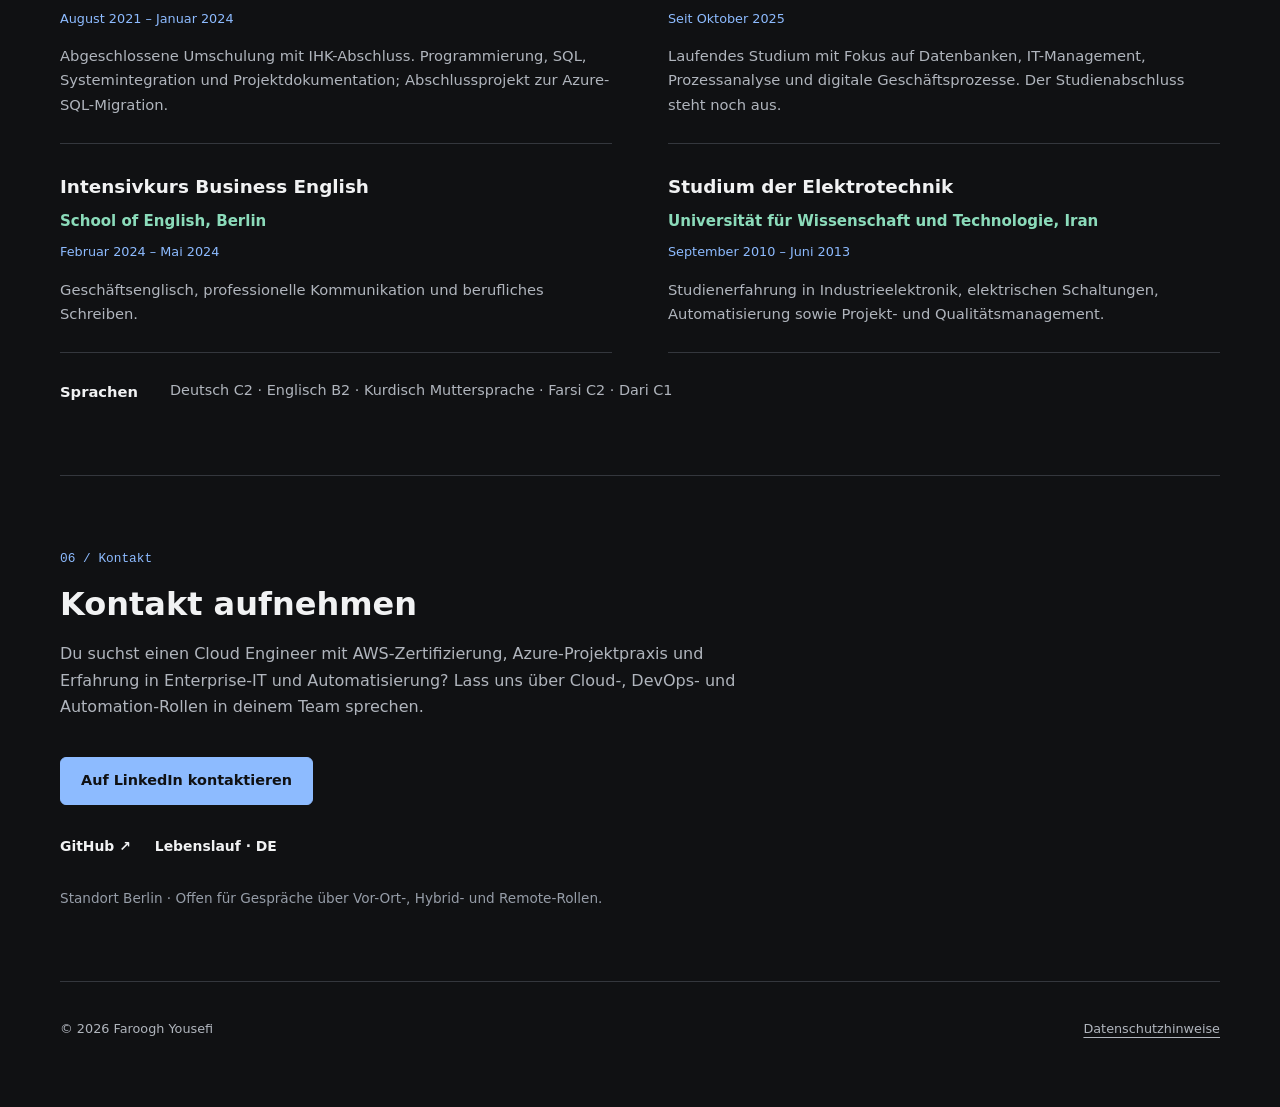
==== commit e9bb2525: "Add linked credential artwork and muted certification goals" ====
--- a/de/index.html
+++ b/de/index.html
@@ -32,7 +32,7 @@
   <meta name="twitter:description" content="Faroogh Yousefi, Cloud Engineer in Berlin und AWS Certified Solutions Architect – Associate. AWS, Azure, DevOps und Automation mit Enterprise-IT- und Projektpraxis." />
   <meta name="twitter:image" content="https://www.farooghyousefi.com/assets/faroogh-yousefi-sep-2026-800.webp" />
   <link rel="preload" as="image" href="../assets/faroogh-yousefi-sep-2026-400.webp" imagesrcset="../assets/faroogh-yousefi-sep-2026-400.webp 400w, ../assets/faroogh-yousefi-sep-2026-800.webp 800w" imagesizes="(max-width: 360px) 88px, (max-width: 680px) 120px, (max-width: 850px) 240px, (max-width: 1100px) 280px, 320px" />
-  <link rel="stylesheet" href="../styles.css?v=83a69f2bed7b" />
+  <link rel="stylesheet" href="../styles.css?v=2b7e287363d3" />
   <script type="application/ld+json">{"@context":"https://schema.org","@type":"Person","@id":"https://www.farooghyousefi.com/#person","name":"Faroogh Yousefi","alternateName":["FarooghYousefi","Faruk Yousefi","فاروق یوسفی"],"url":"https://www.farooghyousefi.com/","image":"https://www.farooghyousefi.com/assets/faroogh-yousefi-sep-2026-800.webp","jobTitle":"Cloud Engineer | AWS & Azure | DevOps & Automation","description":"Faroogh Yousefi, Berlin-based Cloud Engineer and AWS Certified Solutions Architect – Associate. AWS, Azure, DevOps and automation with enterprise IT and project experience.","homeLocation":{"@type":"Place","name":"Berlin, Germany"},"knowsLanguage":["de","en","fa","ku","prs"],"knowsAbout":["Amazon Web Services","Microsoft Azure","Cloud Architecture","DevOps","Terraform","Docker","Linux","Microsoft 365","Power Automate","PowerShell"],"hasCredential":[{"@type":"EducationalOccupationalCredential","name":"AWS Certified Solutions Architect – Associate","credentialCategory":"Certification","url":"https://www.credly.com/badges/5a12bdb6-9ff6-47e6-ba10-af309c26da79"},{"@type":"EducationalOccupationalCredential","name":"Fachinformatiker für Anwendungsentwicklung (IHK)","credentialCategory":"Vocational qualification"}],"alumniOf":{"@type":"EducationalOrganization","name":"FORUM Berufsbildung e.V., Berlin"},"sameAs":["https://www.linkedin.com/in/farooghyousefi/","https://github.com/farooghyousefi","https://www.credly.com/users/faroogh-yousefi"]}</script>
   <script type="application/ld+json">{"@context":"https://schema.org","@type":"WebSite","@id":"https://www.farooghyousefi.com/#website","name":"Faroogh Yousefi","alternateName":"farooghyousefi.com","url":"https://www.farooghyousefi.com/","publisher":{"@id":"https://www.farooghyousefi.com/#person"}}</script>
 </head>
@@ -155,7 +155,7 @@
         <div class="credentials-grid">
           <article class="credential-card credential-card--earned" aria-labelledby="credential-ihk-title">
             <div class="credential-header">
-              <div class="credential-mark credential-mark--ihk" aria-hidden="true"><img src="../assets/icons/badge-check.svg" width="48" height="48" alt="" loading="lazy" /><strong>IHK</strong></div>
+              <a class="credential-badge-link" href="#project-azure" aria-label="Abschlussprojekt ansehen" data-i18n-aria-label="credentials.ihk.project"><span class="ihk-seal" aria-hidden="true"><img src="../assets/icons/badge-check.svg" width="40" height="40" alt="" loading="lazy" /><strong>IHK</strong></span></a>
               <div><p class="small-label" data-i18n="credentials.ihk.type">Berufsabschluss</p><p class="credential-state" data-i18n="training.completed">Abschluss erworben</p></div>
             </div>
             <h4 id="credential-ihk-title" data-i18n="education.ihk.title">Fachinformatiker für Anwendungsentwicklung (IHK)</h4>
@@ -164,7 +164,7 @@
           </article>
           <article class="credential-card credential-card--earned" aria-labelledby="credential-aws-title">
             <div class="credential-header">
-              <div class="credential-mark credential-mark--aws" aria-hidden="true"><img src="../assets/icons/cloud.svg" width="48" height="48" alt="" loading="lazy" /><strong>AWS</strong><span>SAA</span></div>
+              <a class="credential-badge-link" href="https://www.credly.com/badges/5a12bdb6-9ff6-47e6-ba10-af309c26da79" target="_blank" rel="noopener noreferrer" aria-label="Auf Credly verifizieren" data-i18n-aria-label="credentials.aws.verify"><img src="../assets/credentials/aws-solutions-architect-associate.png" width="128" height="128" alt="AWS Certified Solutions Architect – Associate" loading="lazy" /></a>
               <div><p class="small-label" data-i18n="credentials.aws.type">AWS-Zertifizierung</p><p class="credential-state"><img src="../assets/icons/badge-check.svg" width="17" height="17" alt="" loading="lazy" /><span data-i18n="credentials.aws.status">Erworben · 03.10.2026</span></p></div>
             </div>
             <h4 id="credential-aws-title" lang="en" dir="ltr">AWS Certified Solutions Architect – Associate</h4>
@@ -172,8 +172,16 @@
             <div class="credential-footer"><span class="date" data-i18n="credentials.aws.note">Gültig bis 03.10.2029</span><a class="text-link" href="https://www.credly.com/badges/5a12bdb6-9ff6-47e6-ba10-af309c26da79" target="_blank" rel="noopener noreferrer"><span data-i18n="credentials.aws.verify">Auf Credly verifizieren</span><span aria-hidden="true">↗</span></a></div>
           </article>
         </div>
-      </div>
-      <div class="training-current"><div><span class="status-label developing" data-i18n="training.ongoing">Vollzeit-Weiterbildung · laufend</span><h3 data-i18n="training.clarusway.title">AWS &amp; DevOps Engineer Program</h3><p class="company">Clarusway GmbH</p><p class="date" data-i18n="training.clarusway.date">Mai 2026 – November 2026</p><p data-i18n="training.clarusway.text">Berufliche Vollzeit-Weiterbildung mit 1.000 Unterrichtseinheiten zu AWS, Linux, Netzwerken, Automatisierung und Praxisprojekten. Der Lehrplan umfasst Terraform, Docker, Jenkins, Kubernetes, CI/CD, Monitoring und Abschlussprojekte.</p></div><div class="certifications"><h3 data-i18n="training.cert.title">Weiteres Lernziel</h3><ul class="cert-list"><li><span>AWS Certified Cloud Practitioner</span><small data-i18n="training.preparation">In Vorbereitung · noch nicht zertifiziert</small></li></ul></div></div>
+        <div class="credential-goals" aria-labelledby="credential-goals-title">
+          <h4 id="credential-goals-title" data-i18n="training.cert.title">Lernziele</h4>
+          <ul class="credential-goals-grid">
+            <li><img src="../assets/credentials/aws-cloud-practitioner.png" width="72" height="72" alt="" loading="lazy" /><div><span class="credential-goal-code" lang="en" dir="ltr">AWS · CLF-C02</span><p class="credential-goal-name" lang="en" dir="ltr">AWS Certified Cloud Practitioner</p><span class="visually-hidden" data-i18n="training.preparation">Zertifizierungsziel · noch nicht erworben</span></div></li>
+            <li><img src="../assets/credentials/microsoft-certified-associate.svg" width="72" height="72" alt="" loading="lazy" /><div><span class="credential-goal-code" lang="en" dir="ltr">Microsoft · AZ-104</span><p class="credential-goal-name" lang="en" dir="ltr">Azure Administrator Associate</p><span class="visually-hidden" data-i18n="training.preparation">Zertifizierungsziel · noch nicht erworben</span></div></li>
+            <li><img src="../assets/credentials/microsoft-certified-associate.svg" width="72" height="72" alt="" loading="lazy" /><div><span class="credential-goal-code" lang="en" dir="ltr">Microsoft · AI-103</span><p class="credential-goal-name" lang="en" dir="ltr">Azure AI Apps and Agents Developer Associate</p><span class="visually-hidden" data-i18n="training.preparation">Zertifizierungsziel · noch nicht erworben</span></div></li>
+          </ul>
+        </div>
+      </div>
+      <div class="training-current"><div><span class="status-label developing" data-i18n="training.ongoing">Vollzeit-Weiterbildung · laufend</span><h3 data-i18n="training.clarusway.title">AWS &amp; DevOps Engineer Program</h3><p class="company">Clarusway GmbH</p><p class="date" data-i18n="training.clarusway.date">Mai 2026 – November 2026</p><p data-i18n="training.clarusway.text">Berufliche Vollzeit-Weiterbildung mit 1.000 Unterrichtseinheiten zu AWS, Linux, Netzwerken, Automatisierung und Praxisprojekten. Der Lehrplan umfasst Terraform, Docker, Jenkins, Kubernetes, CI/CD, Monitoring und Abschlussprojekte.</p></div></div>
       <div class="education-grid">
         <article><span class="status-label established" data-i18n="training.completed">Abschluss erworben</span><h3 data-i18n="education.ihk.title">Fachinformatiker für Anwendungsentwicklung (IHK)</h3><p class="company">FORUM Berufsbildung e.V., Berlin</p><p class="date" data-i18n="education.ihk.date">August 2021 – Januar 2024</p><p data-i18n="education.ihk.text">Abgeschlossene Umschulung mit IHK-Abschluss. Programmierung, SQL, Systemintegration und Projektdokumentation; Abschlussprojekt zur Azure-SQL-Migration.</p></article>
         <article><span class="status-label developing" data-i18n="training.studying">Hochschulstudium · laufend</span><h3 data-i18n="education.hagen.title">B.Sc. Wirtschaftsinformatik</h3><p class="company">FernUniversität in Hagen</p><p class="date" data-i18n="education.hagen.date">Seit Oktober 2025</p><p data-i18n="education.hagen.text">Laufendes Studium mit Fokus auf Datenbanken, IT-Management, Prozessanalyse und digitale Geschäftsprozesse. Der Studienabschluss steht noch aus.</p></article>
@@ -192,6 +200,6 @@
   </main>
   <footer class="section-shell footer"><p>© 2026 Faroogh Yousefi</p><details class="privacy" id="privacy"><summary data-i18n="privacy.title">Datenschutzhinweise</summary><div><p data-i18n="privacy.owner">Dieses persönliche Portfolio wird von Faroogh Yousefi in Berlin veröffentlicht. Du kannst mich über LinkedIn kontaktieren.</p><p data-i18n="privacy.hosting">Die Website wird bei Vercel gehostet. Beim Abruf entstehen technische Anfragedaten wie IP-Adresse, aufgerufene URL und Browserinformationen, die in Hosting- und Sicherheitsprotokollen verarbeitet werden können.</p><p data-i18n="privacy.storage">Die Seite lädt keine Werbe- oder Analyse-Skripte. Die gewählte Sprache wird lokal im Browser unter portfolio-language gespeichert. Durch Löschen der Website-Daten im Browser lässt sich diese Einstellung entfernen.</p><p data-i18n="privacy.contact">Externe Dienste wie GitHub und LinkedIn erhalten Daten, wenn du deren Links aufrufst. Öffentliche Lebensläufe enthalten keine Privatanschrift, Telefonnummer, Geburtsjahr oder persönliche E-Mail-Adresse.</p><a href="https://vercel.com/legal/privacy-policy" target="_blank" rel="noopener noreferrer" data-i18n="privacy.vercel">Datenschutzerklärung von Vercel</a></div></details></footer>
   <a class="back-to-top" href="#top" data-back-to-top aria-label="Zurück zum Anfang" data-i18n-aria-label="ui.top" title="Zurück zum Anfang" data-i18n-title="ui.top"><img src="../assets/icons/arrow-up.svg" width="22" height="22" alt="" /></a>
-  <script src="../script.js?v=83a69f2bed7b"></script>
+  <script src="../script.js?v=2b7e287363d3"></script>
 </body>
 </html>
--- a/styles.css
+++ b/styles.css
@@ -122,31 +122,35 @@
 .text-link { display: inline-flex; align-items: center; gap: 12px; min-height: 44px; width: fit-content; text-decoration: none; font-size: .87rem; font-weight: 600; }
 .text-link span:last-child { color: var(--blue); }
 
-/* Qualifications use explicit status text, not colour alone. */
+/* Earned qualifications and learning goals have distinct labels and treatments. */
 .credentials { margin-bottom: 40px; }
 .credentials > h3 { margin-bottom: 20px; font-size: 1.05rem; }
 .credentials-grid { display: grid; grid-template-columns: repeat(2, minmax(0, 1fr)); gap: 20px; }
 .credential-card { display: flex; flex-direction: column; min-width: 0; padding: 24px; border: 1px solid var(--line); border-radius: 8px; background: var(--surface); }
 .credential-card--earned { border-inline-start: 3px solid var(--mint); }
-.credential-card--pending { border-style: dashed; }
 .credential-header { display: flex; align-items: center; gap: 20px; margin-bottom: 20px; }
 .credential-header > div:last-child { min-width: 0; }
-.credential-mark { flex: 0 0 88px; width: 88px; height: 104px; display: flex; flex-direction: column; align-items: center; justify-content: center; direction: ltr; line-height: 1; }
-.credential-mark img { width: 48px; height: 48px; filter: invert(1); }
-.credential-mark strong { font-family: var(--mono); font-size: 1.7rem; margin-top: 8px; }
-.credential-mark--ihk { color: var(--mint); }
-.credential-mark--aws { color: var(--mint); }
-.credential-mark--aws span { font-family: var(--mono); font-size: .72rem; margin-top: 6px; }
+.credential-badge-link { display: grid; place-items: center; flex: 0 0 128px; width: 128px; height: 128px; border-radius: 12px; text-decoration: none; cursor: pointer; transition: background-color .2s; }
+.credential-badge-link:hover { background-color: #252a30; }
+.credential-badge-link > img { width: 128px; height: 128px; object-fit: contain; }
+.ihk-seal { display: flex; flex-direction: column; align-items: center; justify-content: center; gap: 9px; width: 112px; height: 112px; border: 2px solid var(--mint); outline: 1px solid #8bdbba40; outline-offset: -8px; border-radius: 50%; color: var(--mint); background: #8bdbba0a; direction: ltr; line-height: 1; }
+.ihk-seal img { width: 40px; height: 40px; filter: invert(1); }
+.ihk-seal strong { font-family: var(--mono); font-size: 1.6rem; font-weight: 750; }
 .credential-state { display: flex; align-items: center; gap: 7px; margin-top: 6px; font-size: .9rem; font-weight: 600; line-height: 1.5; color: var(--mint); }
-.credential-card--pending .credential-state { color: var(--muted); }
 .credential-state img { flex: 0 0 17px; filter: invert(1); opacity: .7; }
 .credential-card h4 { margin: 0 0 12px; color: var(--text); font-size: 1.15rem; line-height: 1.4; font-weight: 650; overflow-wrap: break-word; }
-.credential-card--pending h4 { color: var(--muted); }
 .credential-description { margin-bottom: 22px; font-size: .9rem; }
 .credential-footer { display: flex; flex-wrap: wrap; align-items: center; justify-content: space-between; gap: 8px 16px; margin-top: auto; padding-top: 14px; border-top: 1px solid var(--line); }
 .credential-footer .date { margin-bottom: 0; }
 .credential-footer .text-link { font-size: .8rem; }
-.credential-pending-note { display: flex; align-items: center; min-height: 44px; color: var(--muted); font-size: .8rem; }
+.credential-goals { margin-top: 26px; padding-top: 22px; border-top: 1px solid var(--line); }
+.credential-goals > h4 { margin: 0 0 14px; font-size: .88rem; font-weight: 550; color: var(--subtle); }
+.credential-goals-grid { display: grid; grid-template-columns: repeat(3, minmax(0, 1fr)); gap: 16px; list-style: none; padding: 0; margin: 0; }
+.credential-goals-grid li { display: grid; grid-template-columns: 72px minmax(0, 1fr); align-items: center; gap: 14px; min-width: 0; padding: 16px; border: 1px dashed var(--line); border-radius: 8px; background: var(--surface); }
+.credential-goals-grid img { width: 72px; height: 72px; object-fit: contain; filter: grayscale(1); opacity: .55; }
+.credential-goal-code { display: block; color: var(--subtle); font-family: var(--mono); font-size: .72rem; line-height: 1.5; margin-bottom: 6px; }
+.credential-goal-name { color: var(--muted); font-size: .81rem; line-height: 1.5; }
+.visually-hidden { position: absolute; width: 1px; height: 1px; padding: 0; margin: -1px; overflow: hidden; clip-path: inset(50%); white-space: nowrap; border: 0; }
 #project-azure { scroll-margin-top: 12px; }
 html[dir="rtl"] .credential-card h4[dir="ltr"] { text-align: right; }
 
@@ -161,16 +165,9 @@
 .timeline-content .role-context { color: var(--subtle); font-size: .84rem; }
 .detail-list { display: grid; gap: 12px; margin: 18px 0 0; padding-inline-start: 18px; color: var(--muted); font-size: .94rem; }
 .detail-list li::marker { color: var(--blue); }
-.training-current { display: grid; grid-template-columns: minmax(0, 1.3fr) minmax(0, 1fr); gap: 56px; padding-bottom: 32px; border-bottom: 1px solid var(--line); }
+.training-current { padding-bottom: 32px; border-bottom: 1px solid var(--line); }
 .training-current h3 { margin-top: 14px; margin-bottom: 14px; }
 .training-current p:not(.company):not(.date) { font-size: .94rem; margin-top: 16px; }
-.certifications { border-inline-start: 1px solid var(--line); padding-inline-start: 36px; }
-.certifications h3 { margin-top: 0; font-size: 1rem; }
-.cert-list { list-style: none; padding: 0; margin: 0; }
-.cert-list li { padding-block: 12px; border-top: 1px solid var(--line); }
-.cert-list li:first-child { border-top: 0; }
-.cert-list span { display: block; font-size: .94rem; }
-.cert-list small { display: block; margin-top: 6px; color: var(--amber); font-size: .76rem; }
 .education-grid { display: grid; grid-template-columns: repeat(2, minmax(0, 1fr)); gap: 32px 56px; margin-top: 32px; }
 .education-grid article { border-bottom: 1px solid var(--line); padding-bottom: 26px; }
 .education-grid h3 { font-size: 1.15rem; margin-bottom: 12px; }
@@ -262,8 +259,11 @@
   .value-grid, .skills-grid, .project-grid, .credentials-grid, .training-current, .education-grid { grid-template-columns: 1fr; }
   .credential-card { padding: 20px; }
   .credential-header { gap: 14px; }
-  .credential-mark { flex-basis: 68px; width: 68px; }
+  .credential-badge-link { flex-basis: 104px; width: 104px; height: 104px; }
+  .credential-badge-link > img { width: 104px; height: 104px; }
+  .ihk-seal { width: 92px; height: 92px; }
   .credentials-grid { gap: 16px; }
+  .credential-goals-grid { grid-template-columns: 1fr; gap: 12px; }
   .value-grid { gap: 22px; }
   .value-grid article + article { border-inline-start: 0; padding-inline-start: 0; border-top: 1px solid var(--line); padding-top: 22px; }
   .value-number { margin-bottom: 10px; }
@@ -275,7 +275,6 @@
   .timeline-entry { grid-template-columns: 1fr; gap: 8px; padding-block: 26px; }
   .timeline-meta { display: flex; flex-direction: column; }
   .timeline-content h3 { font-size: 1.15rem; }
-  .certifications { border-inline-start: 0; border-top: 1px solid var(--line); padding-inline-start: 0; padding-top: 24px; }
   .education-grid { gap: 24px; margin-top: 26px; }
   .contact-links { gap: 22px; margin-top: 10px; }
   .footer { font-size: .74rem; gap: 12px; padding-bottom: 72px; }
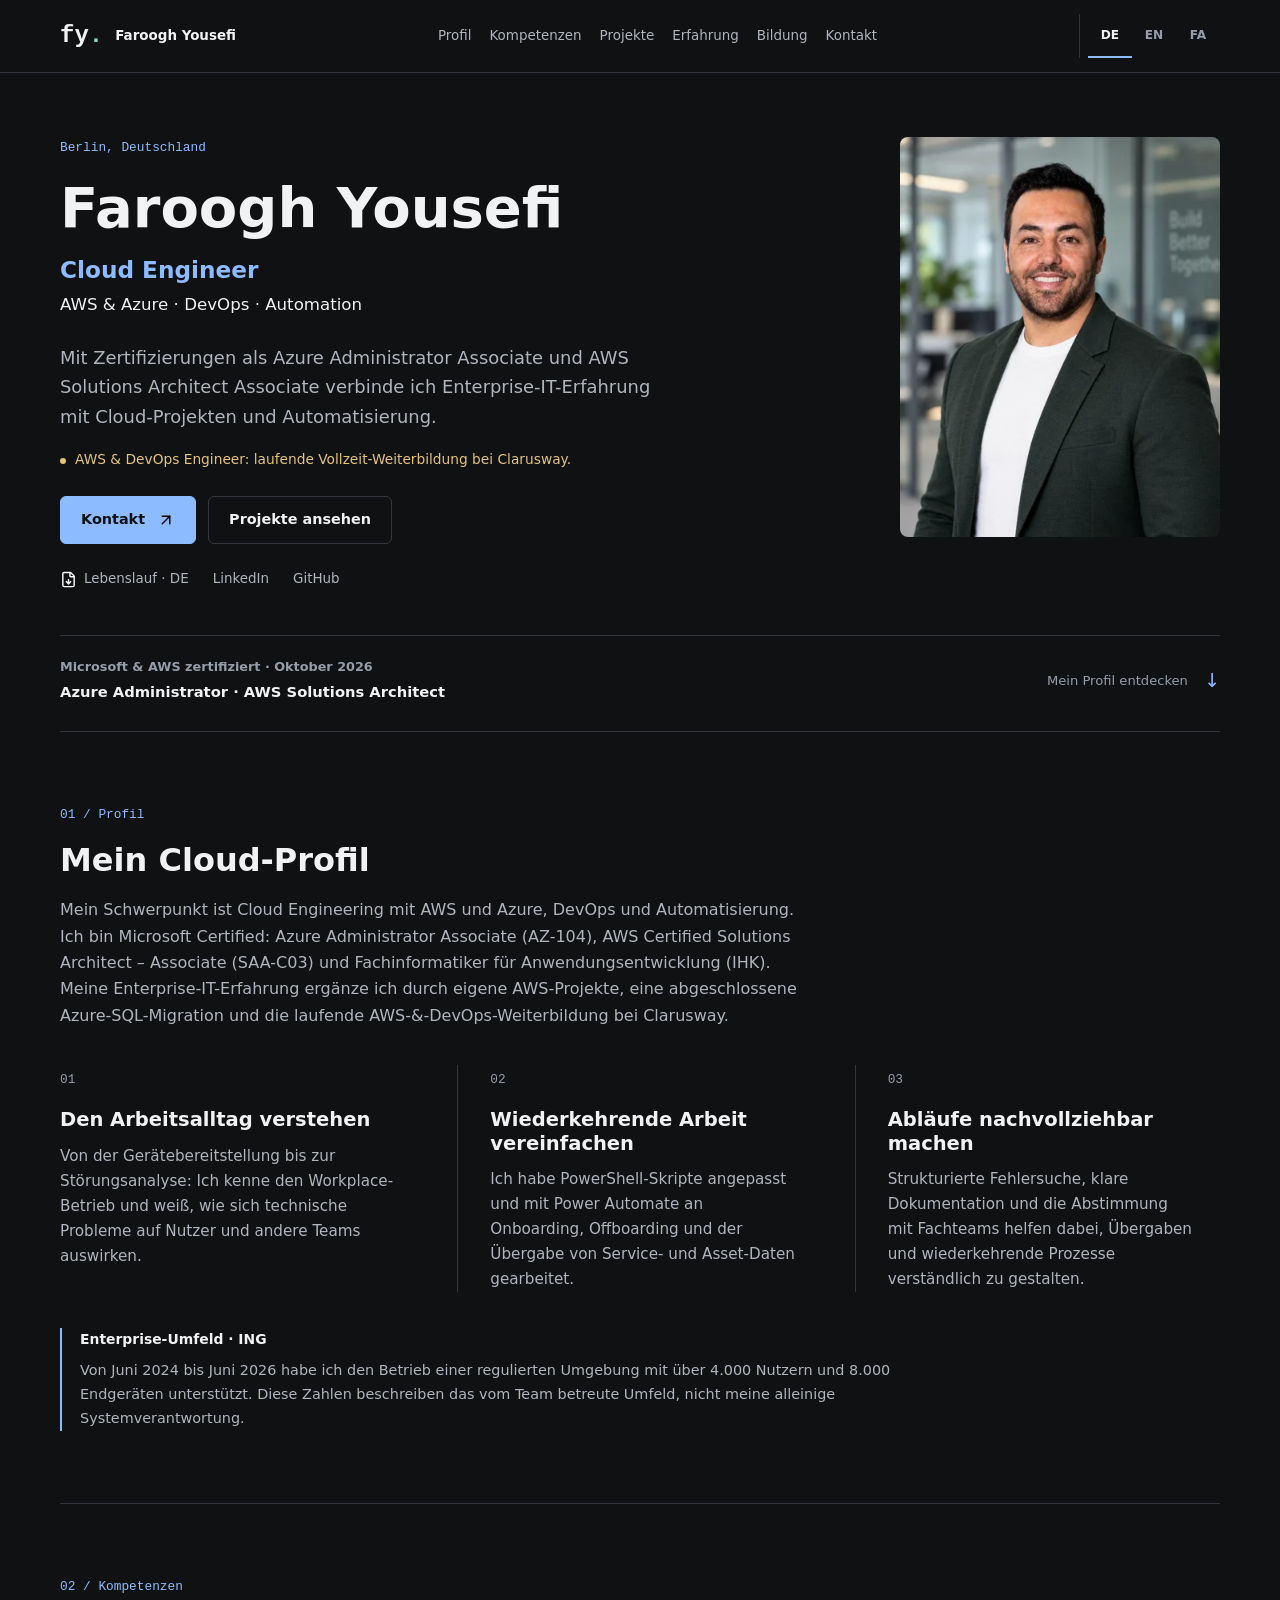
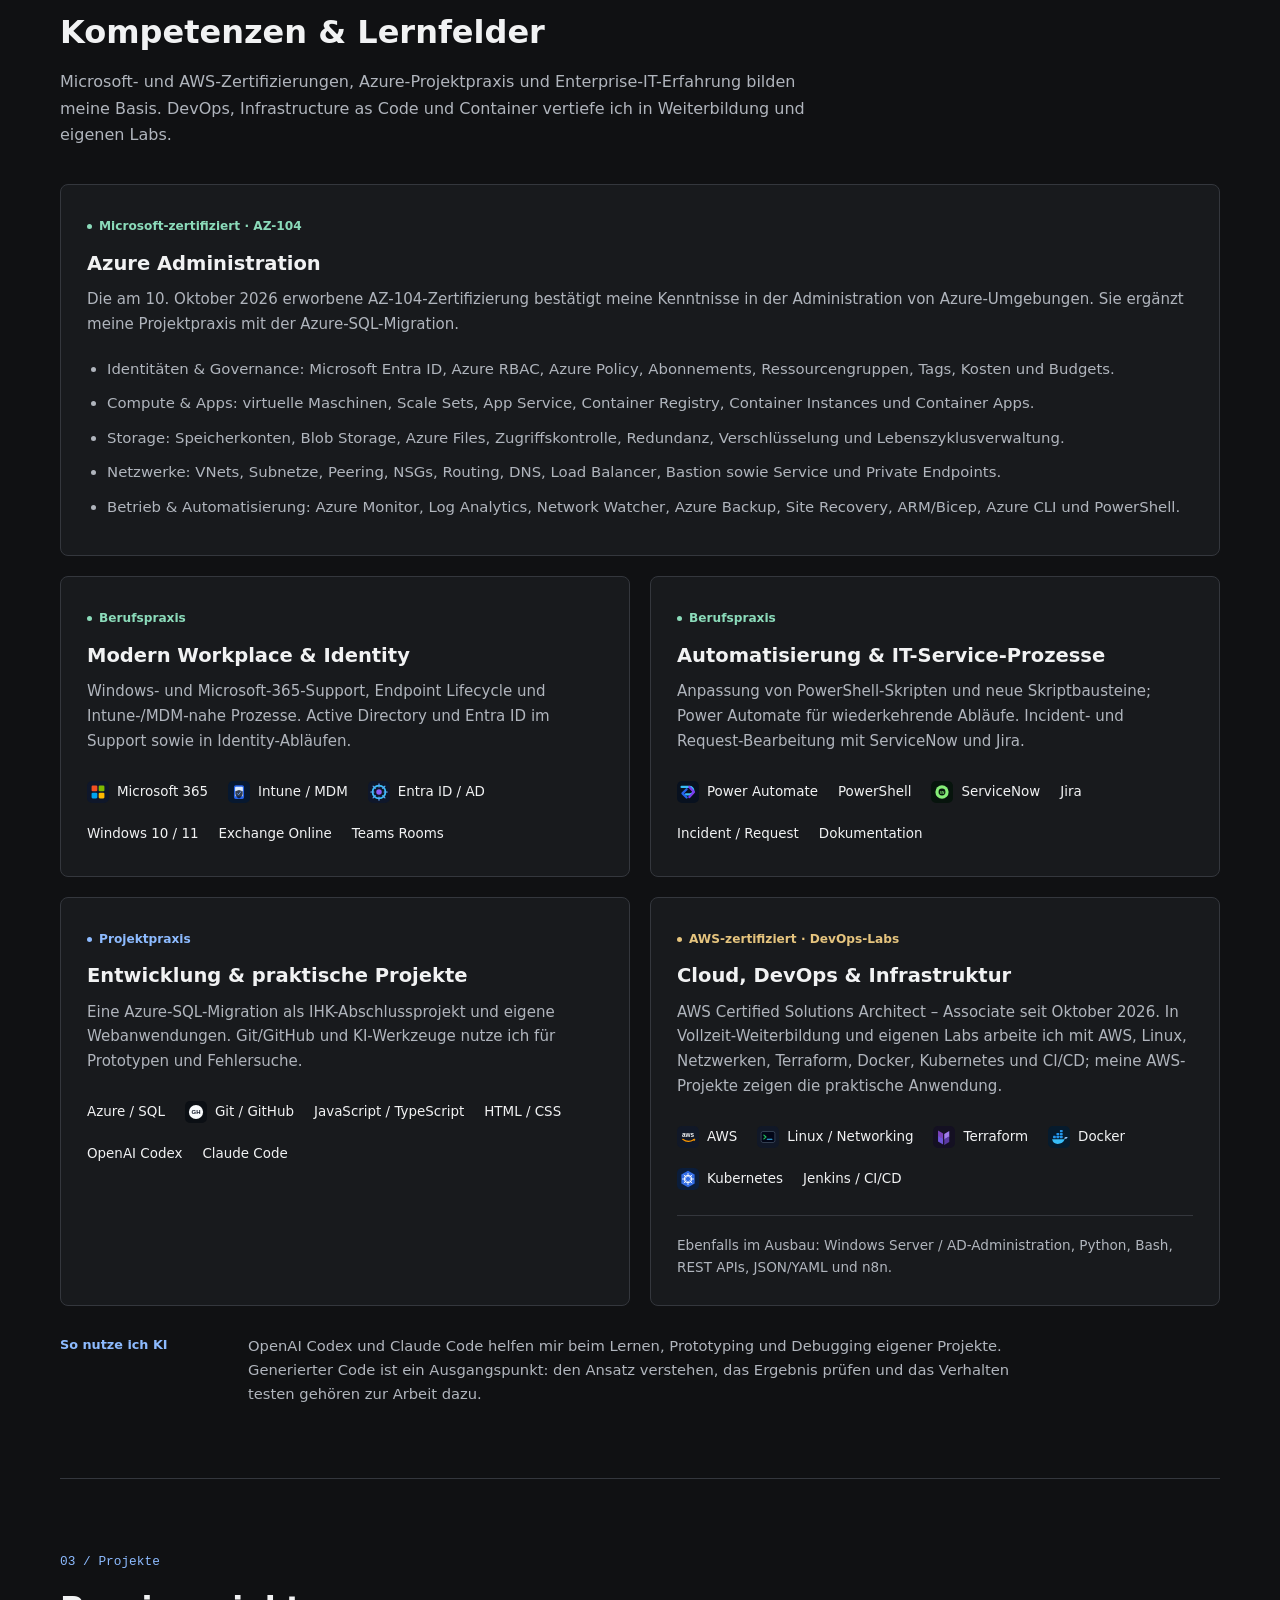
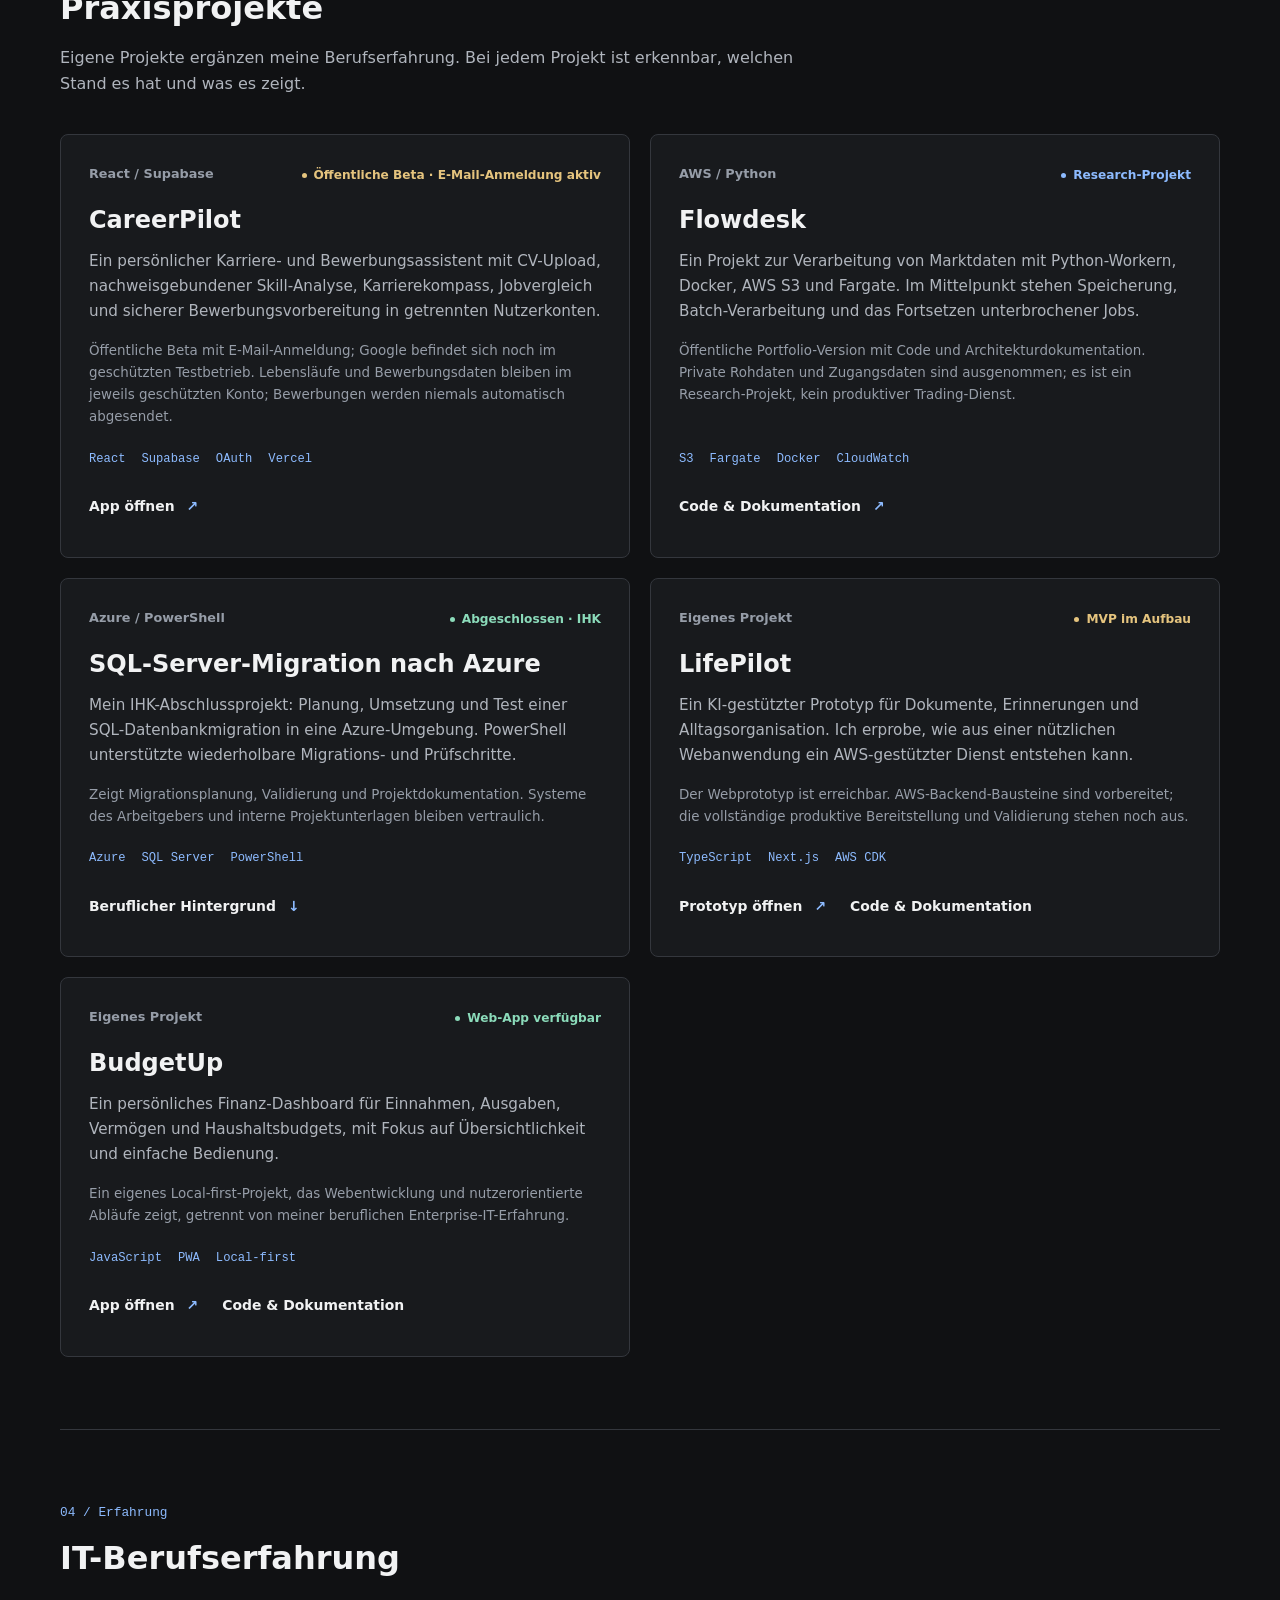
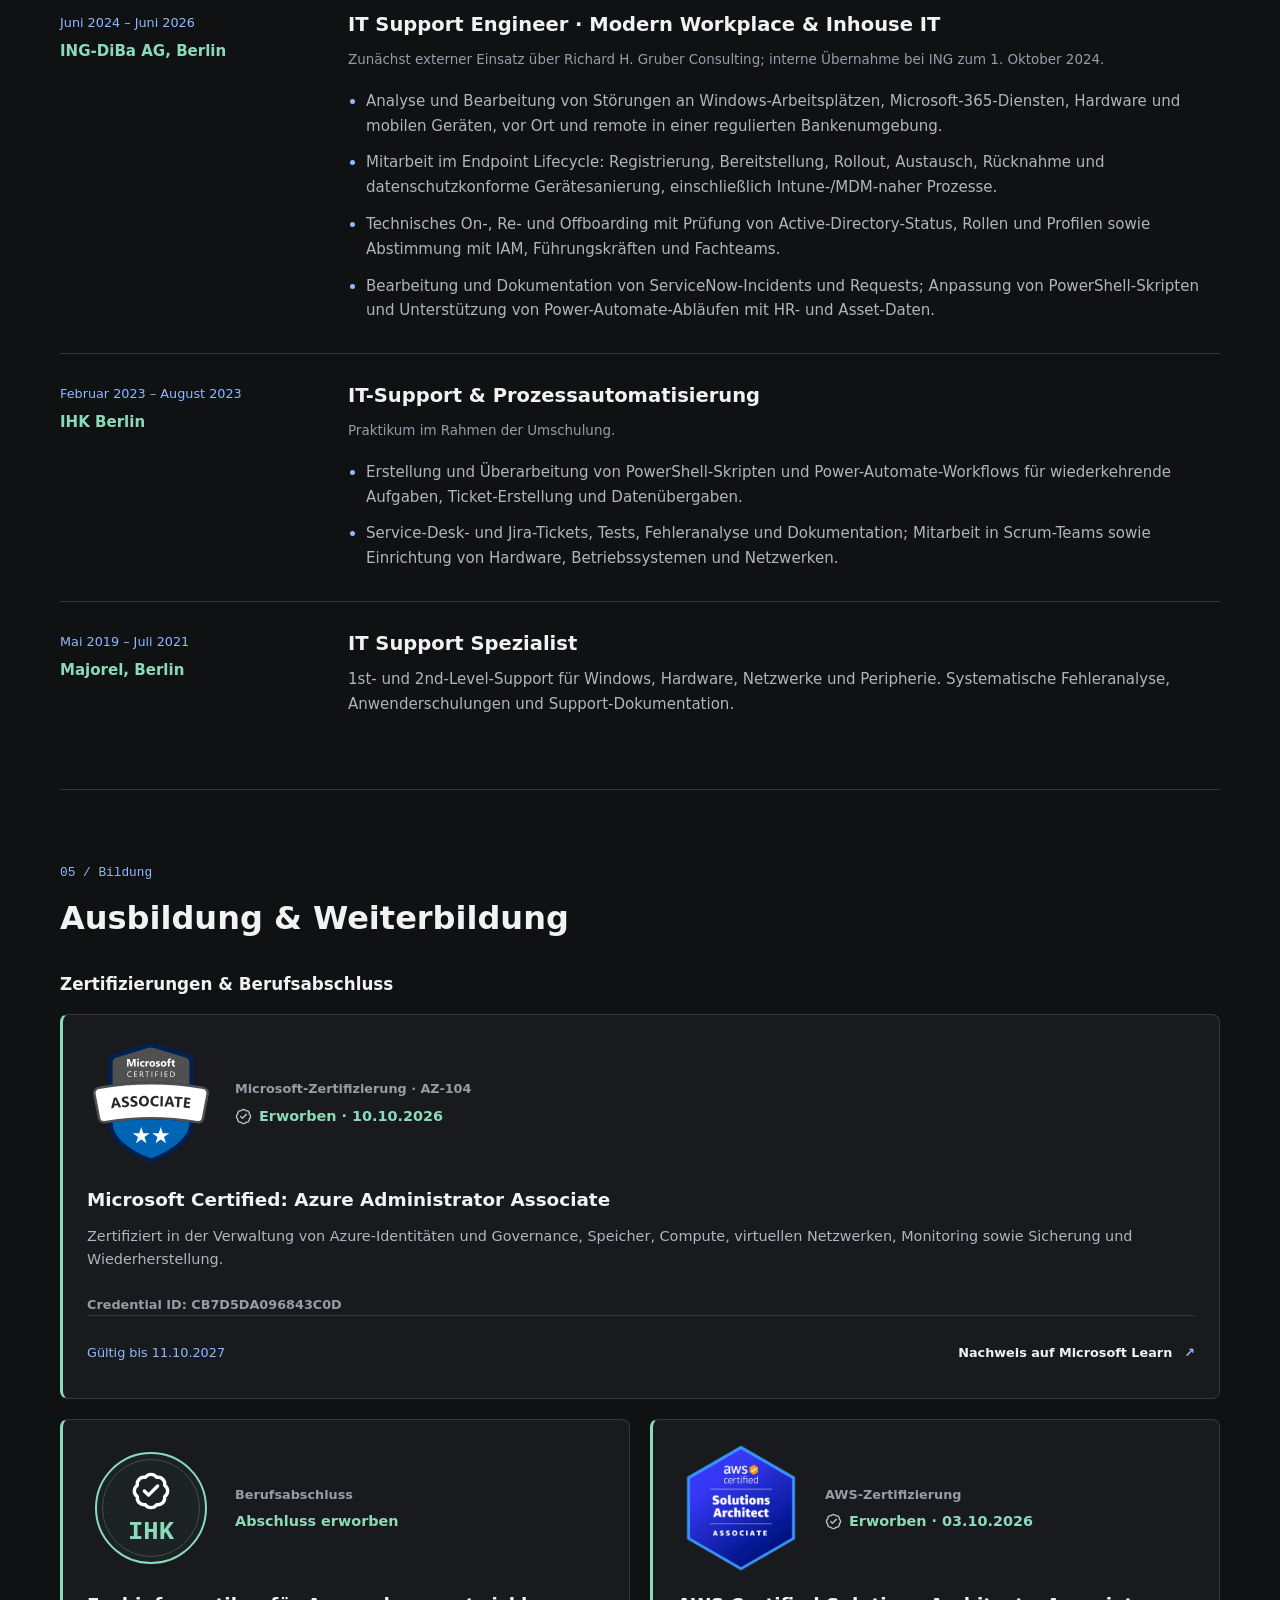
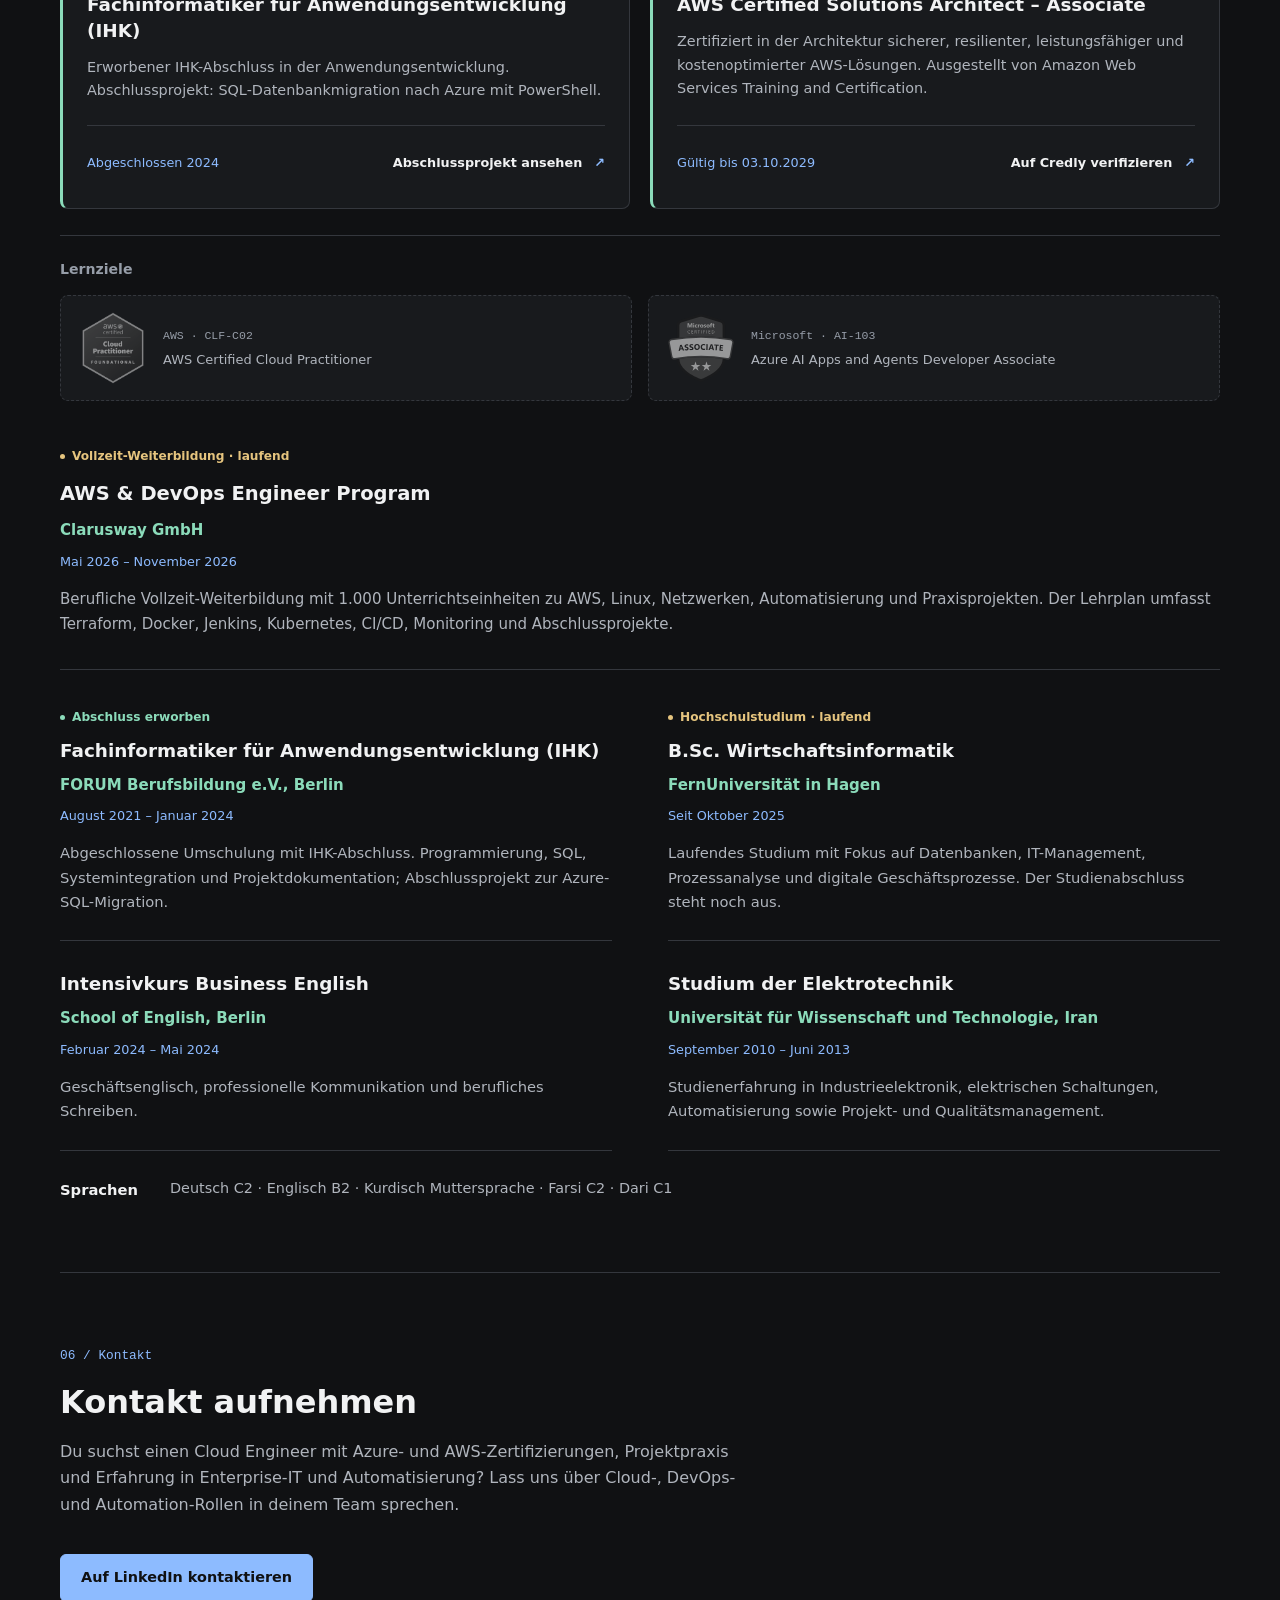
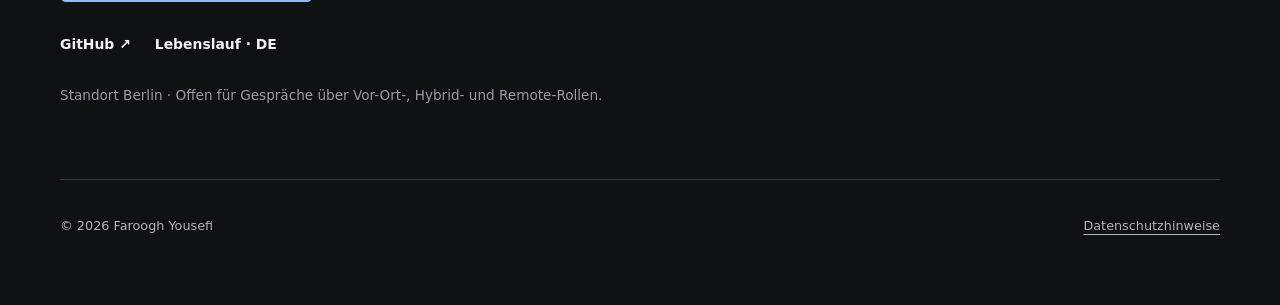
==== commit c79f31f7: "Add earned Azure Administrator certification and skills" ====
--- a/de/index.html
+++ b/de/index.html
@@ -4,7 +4,7 @@
   <meta charset="UTF-8" />
   <meta name="viewport" content="width=device-width, initial-scale=1.0" />
   <title>Faroogh Yousefi | Cloud Engineer · AWS &amp; Azure · DevOps</title>
-  <meta name="description" content="Faroogh Yousefi, Cloud Engineer in Berlin und AWS Certified Solutions Architect – Associate. AWS, Azure, DevOps und Automation mit Enterprise-IT- und Projektpraxis." />
+  <meta name="description" content="Faroogh Yousefi, Cloud Engineer in Berlin, Microsoft Certified Azure Administrator Associate und AWS Certified Solutions Architect Associate. Azure, AWS, DevOps und Automation mit Enterprise-IT- und Projektpraxis." />
   <meta name="robots" content="index, follow, max-image-preview:large" />
   <link rel="canonical" href="https://www.farooghyousefi.com/de/" />
   <link rel="alternate" hreflang="en" href="https://www.farooghyousefi.com/" />
@@ -20,7 +20,7 @@
   <meta property="og:url" content="https://www.farooghyousefi.com/de/" />
   <meta property="og:locale" content="de_DE" />
   <meta property="og:title" content="Faroogh Yousefi | Cloud Engineer · AWS &amp; Azure · DevOps" />
-  <meta property="og:description" content="Faroogh Yousefi, Cloud Engineer in Berlin und AWS Certified Solutions Architect – Associate. AWS, Azure, DevOps und Automation mit Enterprise-IT- und Projektpraxis." />
+  <meta property="og:description" content="Faroogh Yousefi, Cloud Engineer in Berlin, Microsoft Certified Azure Administrator Associate und AWS Certified Solutions Architect Associate. Azure, AWS, DevOps und Automation mit Enterprise-IT- und Projektpraxis." />
   <meta property="og:image" content="https://www.farooghyousefi.com/assets/faroogh-yousefi-sep-2026-800.webp" />
   <meta property="og:image:width" content="800" />
   <meta property="og:image:height" content="1000" />
@@ -29,11 +29,11 @@
   <meta property="profile:last_name" content="Yousefi" />
   <meta name="twitter:card" content="summary" />
   <meta name="twitter:title" content="Faroogh Yousefi | Cloud Engineer · AWS &amp; Azure · DevOps" />
-  <meta name="twitter:description" content="Faroogh Yousefi, Cloud Engineer in Berlin und AWS Certified Solutions Architect – Associate. AWS, Azure, DevOps und Automation mit Enterprise-IT- und Projektpraxis." />
+  <meta name="twitter:description" content="Faroogh Yousefi, Cloud Engineer in Berlin, Microsoft Certified Azure Administrator Associate und AWS Certified Solutions Architect Associate. Azure, AWS, DevOps und Automation mit Enterprise-IT- und Projektpraxis." />
   <meta name="twitter:image" content="https://www.farooghyousefi.com/assets/faroogh-yousefi-sep-2026-800.webp" />
   <link rel="preload" as="image" href="../assets/faroogh-yousefi-sep-2026-400.webp" imagesrcset="../assets/faroogh-yousefi-sep-2026-400.webp 400w, ../assets/faroogh-yousefi-sep-2026-800.webp 800w" imagesizes="(max-width: 360px) 88px, (max-width: 680px) 120px, (max-width: 850px) 240px, (max-width: 1100px) 280px, 320px" />
-  <link rel="stylesheet" href="../styles.css?v=2b7e287363d3" />
-  <script type="application/ld+json">{"@context":"https://schema.org","@type":"Person","@id":"https://www.farooghyousefi.com/#person","name":"Faroogh Yousefi","alternateName":["FarooghYousefi","Faruk Yousefi","فاروق یوسفی"],"url":"https://www.farooghyousefi.com/","image":"https://www.farooghyousefi.com/assets/faroogh-yousefi-sep-2026-800.webp","jobTitle":"Cloud Engineer | AWS & Azure | DevOps & Automation","description":"Faroogh Yousefi, Berlin-based Cloud Engineer and AWS Certified Solutions Architect – Associate. AWS, Azure, DevOps and automation with enterprise IT and project experience.","homeLocation":{"@type":"Place","name":"Berlin, Germany"},"knowsLanguage":["de","en","fa","ku","prs"],"knowsAbout":["Amazon Web Services","Microsoft Azure","Cloud Architecture","DevOps","Terraform","Docker","Linux","Microsoft 365","Power Automate","PowerShell"],"hasCredential":[{"@type":"EducationalOccupationalCredential","name":"AWS Certified Solutions Architect – Associate","credentialCategory":"Certification","url":"https://www.credly.com/badges/5a12bdb6-9ff6-47e6-ba10-af309c26da79"},{"@type":"EducationalOccupationalCredential","name":"Fachinformatiker für Anwendungsentwicklung (IHK)","credentialCategory":"Vocational qualification"}],"alumniOf":{"@type":"EducationalOrganization","name":"FORUM Berufsbildung e.V., Berlin"},"sameAs":["https://www.linkedin.com/in/farooghyousefi/","https://github.com/farooghyousefi","https://www.credly.com/users/faroogh-yousefi"]}</script>
+  <link rel="stylesheet" href="../styles.css?v=d4bc5ad6d7dc" />
+  <script type="application/ld+json">{"@context":"https://schema.org","@type":"Person","@id":"https://www.farooghyousefi.com/#person","name":"Faroogh Yousefi","alternateName":["FarooghYousefi","Faruk Yousefi","فاروق یوسفی"],"url":"https://www.farooghyousefi.com/","image":"https://www.farooghyousefi.com/assets/faroogh-yousefi-sep-2026-800.webp","jobTitle":"Cloud Engineer | AWS & Azure | DevOps & Automation","description":"Faroogh Yousefi, Berlin-based Cloud Engineer, Microsoft Certified Azure Administrator Associate and AWS Certified Solutions Architect Associate. Azure, AWS, DevOps and automation with enterprise IT and project experience.","homeLocation":{"@type":"Place","name":"Berlin, Germany"},"knowsLanguage":["de","en","fa","ku","prs"],"knowsAbout":["Amazon Web Services","Microsoft Azure","Azure Administration","Microsoft Entra ID","Azure Networking","Azure Monitor","Azure Backup","Bicep","Cloud Architecture","DevOps","Terraform","Docker","Linux","Microsoft 365","Power Automate","PowerShell"],"hasCredential":[{"@type":"EducationalOccupationalCredential","name":"Microsoft Certified: Azure Administrator Associate","credentialCategory":"Certification","identifier":"CB7D5DA096843C0D","dateCreated":"2026-10-10","expires":"2027-10-11","url":"https://learn.microsoft.com/de-de/users/farooghyousefi-8393/credentials/certification/azure-administrator?tab=credentials-tab"},{"@type":"EducationalOccupationalCredential","name":"AWS Certified Solutions Architect – Associate","credentialCategory":"Certification","url":"https://www.credly.com/badges/5a12bdb6-9ff6-47e6-ba10-af309c26da79"},{"@type":"EducationalOccupationalCredential","name":"Fachinformatiker für Anwendungsentwicklung (IHK)","credentialCategory":"Vocational qualification"}],"alumniOf":{"@type":"EducationalOrganization","name":"FORUM Berufsbildung e.V., Berlin"},"sameAs":["https://www.linkedin.com/in/farooghyousefi/","https://github.com/farooghyousefi","https://www.credly.com/users/faroogh-yousefi"]}</script>
   <script type="application/ld+json">{"@context":"https://schema.org","@type":"WebSite","@id":"https://www.farooghyousefi.com/#website","name":"Faroogh Yousefi","alternateName":"farooghyousefi.com","url":"https://www.farooghyousefi.com/","publisher":{"@id":"https://www.farooghyousefi.com/#person"}}</script>
 </head>
 <body>
@@ -81,7 +81,7 @@
         <img src="../assets/faroogh-yousefi-sep-2026-400.webp" srcset="../assets/faroogh-yousefi-sep-2026-400.webp 400w, ../assets/faroogh-yousefi-sep-2026-800.webp 800w" sizes="(max-width: 360px) 88px, (max-width: 680px) 120px, (max-width: 850px) 240px, (max-width: 1100px) 280px, 320px" width="400" height="500" fetchpriority="high" alt="Faroogh Yousefi, Cloud Engineer für AWS und Azure in Berlin" data-i18n-alt="photo.alt" />
       </figure>
       <div class="hero-detail">
-        <p class="hero-description" data-i18n="hero.description">Als AWS Certified Solutions Architect – Associate verbinde ich Enterprise-IT-Erfahrung mit AWS-Projekten, Azure-Migration und Automatisierung.</p>
+        <p class="hero-description" data-i18n="hero.description">Mit Zertifizierungen als Azure Administrator Associate und AWS Solutions Architect Associate verbinde ich Enterprise-IT-Erfahrung mit Cloud-Projekten und Automatisierung.</p>
         <p class="hero-learning"><span class="learning-dot" aria-hidden="true"></span><span data-i18n="hero.learning">AWS &amp; DevOps Engineer: laufende Vollzeit-Weiterbildung bei Clarusway.</span></p>
         <div class="hero-actions">
           <a class="button primary" href="#contact"><span data-i18n="hero.contact">Kontakt</span><img src="../assets/icons/arrow-up-right.svg" width="18" height="18" alt="" /></a>
@@ -94,13 +94,13 @@
         </div>
       </div>
       <div class="hero-foundation">
-        <span class="qualification"><span class="small-label" data-i18n="hero.qualificationLabel">AWS-zertifiziert · seit 03.10.2026</span><strong data-i18n="hero.qualification">AWS Certified Solutions Architect – Associate</strong></span>
+        <span class="qualification"><span class="small-label" data-i18n="hero.qualificationLabel">Microsoft &amp; AWS zertifiziert · Oktober 2026</span><strong data-i18n="hero.qualification">Azure Administrator · AWS Solutions Architect</strong></span>
         <a class="section-cue" href="#about" aria-label="Mein Profil entdecken" data-i18n-aria-label="hero.more"><span data-i18n="hero.more">Mein Profil entdecken</span><span aria-hidden="true">↓</span></a>
       </div>
     </section>
 
     <section class="section-shell content-section" id="about" aria-labelledby="about-title">
-      <div class="section-heading"><p class="eyebrow">01 / <span data-i18n="nav.about">Profil</span></p><h2 id="about-title" data-i18n="about.title">Mein Cloud-Profil</h2><p class="section-intro" data-i18n="about.intro">Mein Schwerpunkt ist Cloud Engineering mit AWS und Azure, DevOps und Automatisierung. Ich bin AWS Certified Solutions Architect – Associate und Fachinformatiker für Anwendungsentwicklung (IHK). Meine Basis aus der Enterprise-IT ergänze ich durch eigene AWS-Projekte, eine abgeschlossene Azure-SQL-Migration und die laufende AWS-&amp;-DevOps-Weiterbildung bei Clarusway.</p></div>
+      <div class="section-heading"><p class="eyebrow">01 / <span data-i18n="nav.about">Profil</span></p><h2 id="about-title" data-i18n="about.title">Mein Cloud-Profil</h2><p class="section-intro" data-i18n="about.intro">Mein Schwerpunkt ist Cloud Engineering mit AWS und Azure, DevOps und Automatisierung. Ich bin Microsoft Certified: Azure Administrator Associate (AZ-104), AWS Certified Solutions Architect – Associate (SAA-C03) und Fachinformatiker für Anwendungsentwicklung (IHK). Meine Enterprise-IT-Erfahrung ergänze ich durch eigene AWS-Projekte, eine abgeschlossene Azure-SQL-Migration und die laufende AWS-&amp;-DevOps-Weiterbildung bei Clarusway.</p></div>
       <div class="value-grid">
         <article><span class="value-number" aria-hidden="true">01</span><h3 data-i18n="value.operations.title">Den Arbeitsalltag verstehen</h3><p data-i18n="value.operations.text">Von der Gerätebereitstellung bis zur Störungsanalyse: Ich kenne den Workplace-Betrieb und weiß, wie sich technische Probleme auf Nutzer und andere Teams auswirken.</p></article>
         <article><span class="value-number" aria-hidden="true">02</span><h3 data-i18n="value.automation.title">Wiederkehrende Arbeit vereinfachen</h3><p data-i18n="value.automation.text">Ich habe PowerShell-Skripte angepasst und mit Power Automate an Onboarding, Offboarding und der Übergabe von Service- und Asset-Daten gearbeitet.</p></article>
@@ -110,8 +110,15 @@
     </section>
 
     <section class="section-shell content-section" id="skills" aria-labelledby="skills-title">
-      <div class="section-heading"><p class="eyebrow">02 / <span data-i18n="nav.skills">Kompetenzen</span></p><h2 id="skills-title" data-i18n="skills.title">Kompetenzen &amp; Lernfelder</h2><p class="section-intro" data-i18n="skills.intro">AWS-Zertifizierung, Azure-Projektpraxis und Enterprise-IT-Erfahrung bilden meine Basis. DevOps, Infrastructure as Code und Container vertiefe ich in Weiterbildung und eigenen Labs.</p></div>
+      <div class="section-heading"><p class="eyebrow">02 / <span data-i18n="nav.skills">Kompetenzen</span></p><h2 id="skills-title" data-i18n="skills.title">Kompetenzen &amp; Lernfelder</h2><p class="section-intro" data-i18n="skills.intro">Microsoft- und AWS-Zertifizierungen, Azure-Projektpraxis und Enterprise-IT-Erfahrung bilden meine Basis. DevOps, Infrastructure as Code und Container vertiefe ich in Weiterbildung und eigenen Labs.</p></div>
       <div class="skills-grid">
+        <article class="skill-group azure-administration"><span class="status-label established" data-i18n="skills.azure.status">Microsoft-zertifiziert · AZ-104</span><h3 data-i18n="skills.azure.title">Azure Administration</h3><p data-i18n="skills.azure.text">Die am 10. Oktober 2026 erworbene AZ-104-Zertifizierung bestätigt meine Kenntnisse in der Administration von Azure-Umgebungen. Sie ergänzt meine Projektpraxis mit der Azure-SQL-Migration.</p><ul class="azure-skills-list">
+          <li data-i18n="skills.azure.identity">Identitäten &amp; Governance: Microsoft Entra ID, Azure RBAC, Azure Policy, Abonnements, Ressourcengruppen, Tags, Kosten und Budgets.</li>
+          <li data-i18n="skills.azure.compute">Compute &amp; Apps: virtuelle Maschinen, Scale Sets, App Service, Container Registry, Container Instances und Container Apps.</li>
+          <li data-i18n="skills.azure.storage">Storage: Speicherkonten, Blob Storage, Azure Files, Zugriffskontrolle, Redundanz, Verschlüsselung und Lebenszyklusverwaltung.</li>
+          <li data-i18n="skills.azure.network">Netzwerke: VNets, Subnetze, Peering, NSGs, Routing, DNS, Load Balancer, Bastion sowie Service und Private Endpoints.</li>
+          <li data-i18n="skills.azure.operations">Betrieb &amp; Automatisierung: Azure Monitor, Log Analytics, Network Watcher, Azure Backup, Site Recovery, ARM/Bicep, Azure CLI und PowerShell.</li>
+        </ul></article>
         <article class="skill-group professional"><span class="status-label established" data-i18n="skills.professional">Berufspraxis</span><h3 data-i18n="skills.workplace.title">Modern Workplace &amp; Identity</h3><p data-i18n="skills.workplace.text">Windows- und Microsoft-365-Support, Endpoint Lifecycle und Intune-/MDM-nahe Prozesse. Active Directory und Entra ID im Support sowie in Identity-Abläufen.</p><ul class="tech-list">
           <li><img src="../assets/icons/microsoft-365.svg" width="24" height="24" alt="" loading="lazy" />Microsoft 365</li><li><img src="../assets/icons/intune.svg" width="24" height="24" alt="" loading="lazy" />Intune / MDM</li><li><img src="../assets/icons/entra-id.svg" width="24" height="24" alt="" loading="lazy" />Entra ID / AD</li><li>Windows 10 / 11</li><li>Exchange Online</li><li>Teams Rooms</li>
         </ul></article>
@@ -151,8 +158,18 @@
     <section class="section-shell content-section" id="training" aria-labelledby="training-title">
       <div class="section-heading"><p class="eyebrow">05 / <span data-i18n="nav.training">Bildung</span></p><h2 id="training-title" data-i18n="training.title">Ausbildung &amp; Weiterbildung</h2></div>
       <div class="credentials" aria-labelledby="credentials-title">
-        <h3 id="credentials-title" data-i18n="credentials.title">Zertifizierung &amp; Berufsabschluss</h3>
+        <h3 id="credentials-title" data-i18n="credentials.title">Zertifizierungen &amp; Berufsabschluss</h3>
         <div class="credentials-grid">
+          <article class="credential-card credential-card--earned credential-card--azure" aria-labelledby="credential-azure-title">
+            <div class="credential-header">
+              <a class="credential-badge-link" href="https://learn.microsoft.com/de-de/users/farooghyousefi-8393/credentials/certification/azure-administrator?tab=credentials-tab" target="_blank" rel="noopener noreferrer" aria-label="Nachweis auf Microsoft Learn" data-i18n-aria-label="credentials.azure.verify"><img src="../assets/credentials/microsoft-certified-associate.svg" width="128" height="128" alt="Microsoft Certified: Azure Administrator Associate" loading="lazy" /></a>
+              <div><p class="small-label" data-i18n="credentials.azure.type">Microsoft-Zertifizierung · AZ-104</p><p class="credential-state"><img src="../assets/icons/badge-check.svg" width="17" height="17" alt="" loading="lazy" /><span data-i18n="credentials.azure.status">Erworben · 10.10.2026</span></p></div>
+            </div>
+            <h4 id="credential-azure-title" lang="en" dir="ltr">Microsoft Certified: Azure Administrator Associate</h4>
+            <p class="credential-description" data-i18n="credentials.azure.text">Zertifiziert in der Verwaltung von Azure-Identitäten und Governance, Speicher, Compute, virtuellen Netzwerken, Monitoring sowie Sicherung und Wiederherstellung.</p>
+            <p class="small-label" lang="en" dir="ltr">Credential ID: CB7D5DA096843C0D</p>
+            <div class="credential-footer"><span class="date" data-i18n="credentials.azure.note">Gültig bis 11.10.2027</span><a class="text-link" href="https://learn.microsoft.com/de-de/users/farooghyousefi-8393/credentials/certification/azure-administrator?tab=credentials-tab" target="_blank" rel="noopener noreferrer"><span data-i18n="credentials.azure.verify">Nachweis auf Microsoft Learn</span><span aria-hidden="true">↗</span></a></div>
+          </article>
           <article class="credential-card credential-card--earned" aria-labelledby="credential-ihk-title">
             <div class="credential-header">
               <a class="credential-badge-link" href="#project-azure" aria-label="Abschlussprojekt ansehen" data-i18n-aria-label="credentials.ihk.project"><span class="ihk-seal" aria-hidden="true"><img src="../assets/icons/badge-check.svg" width="40" height="40" alt="" loading="lazy" /><strong>IHK</strong></span></a>
@@ -176,7 +193,6 @@
           <h4 id="credential-goals-title" data-i18n="training.cert.title">Lernziele</h4>
           <ul class="credential-goals-grid">
             <li><img src="../assets/credentials/aws-cloud-practitioner.png" width="72" height="72" alt="" loading="lazy" /><div><span class="credential-goal-code" lang="en" dir="ltr">AWS · CLF-C02</span><p class="credential-goal-name" lang="en" dir="ltr">AWS Certified Cloud Practitioner</p><span class="visually-hidden" data-i18n="training.preparation">Zertifizierungsziel · noch nicht erworben</span></div></li>
-            <li><img src="../assets/credentials/microsoft-certified-associate.svg" width="72" height="72" alt="" loading="lazy" /><div><span class="credential-goal-code" lang="en" dir="ltr">Microsoft · AZ-104</span><p class="credential-goal-name" lang="en" dir="ltr">Azure Administrator Associate</p><span class="visually-hidden" data-i18n="training.preparation">Zertifizierungsziel · noch nicht erworben</span></div></li>
             <li><img src="../assets/credentials/microsoft-certified-associate.svg" width="72" height="72" alt="" loading="lazy" /><div><span class="credential-goal-code" lang="en" dir="ltr">Microsoft · AI-103</span><p class="credential-goal-name" lang="en" dir="ltr">Azure AI Apps and Agents Developer Associate</p><span class="visually-hidden" data-i18n="training.preparation">Zertifizierungsziel · noch nicht erworben</span></div></li>
           </ul>
         </div>
@@ -192,7 +208,7 @@
     </section>
 
     <section class="section-shell content-section contact-section" id="contact" aria-labelledby="contact-title">
-      <div class="section-heading"><p class="eyebrow">06 / <span data-i18n="nav.contact">Kontakt</span></p><h2 id="contact-title" data-i18n="contact.title">Kontakt aufnehmen</h2><p class="section-intro" data-i18n="contact.text">Du suchst einen Cloud Engineer mit AWS-Zertifizierung, Azure-Projektpraxis und Erfahrung in Enterprise-IT und Automatisierung? Lass uns über Cloud-, DevOps- und Automation-Rollen in deinem Team sprechen.</p></div>
+      <div class="section-heading"><p class="eyebrow">06 / <span data-i18n="nav.contact">Kontakt</span></p><h2 id="contact-title" data-i18n="contact.title">Kontakt aufnehmen</h2><p class="section-intro" data-i18n="contact.text">Du suchst einen Cloud Engineer mit Azure- und AWS-Zertifizierungen, Projektpraxis und Erfahrung in Enterprise-IT und Automatisierung? Lass uns über Cloud-, DevOps- und Automation-Rollen in deinem Team sprechen.</p></div>
       <a class="button primary" href="https://www.linkedin.com/in/farooghyousefi/" target="_blank" rel="noopener noreferrer" data-i18n="contact.linkedin">Auf LinkedIn kontaktieren</a>
       <div class="contact-links"><a class="text-link" href="https://github.com/farooghyousefi" target="_blank" rel="noopener noreferrer">GitHub ↗</a><a class="text-link" href="../assets/Faroogh-Yousefi-CV.pdf" data-cv-link target="_blank" rel="noopener noreferrer" data-i18n="hero.cv">Lebenslauf · DE</a></div>
       <p class="contact-location" data-i18n="contact.location">Standort Berlin · Offen für Gespräche über Vor-Ort-, Hybrid- und Remote-Rollen.</p>
@@ -200,6 +216,6 @@
   </main>
   <footer class="section-shell footer"><p>© 2026 Faroogh Yousefi</p><details class="privacy" id="privacy"><summary data-i18n="privacy.title">Datenschutzhinweise</summary><div><p data-i18n="privacy.owner">Dieses persönliche Portfolio wird von Faroogh Yousefi in Berlin veröffentlicht. Du kannst mich über LinkedIn kontaktieren.</p><p data-i18n="privacy.hosting">Die Website wird bei Vercel gehostet. Beim Abruf entstehen technische Anfragedaten wie IP-Adresse, aufgerufene URL und Browserinformationen, die in Hosting- und Sicherheitsprotokollen verarbeitet werden können.</p><p data-i18n="privacy.storage">Die Seite lädt keine Werbe- oder Analyse-Skripte. Die gewählte Sprache wird lokal im Browser unter portfolio-language gespeichert. Durch Löschen der Website-Daten im Browser lässt sich diese Einstellung entfernen.</p><p data-i18n="privacy.contact">Externe Dienste wie GitHub und LinkedIn erhalten Daten, wenn du deren Links aufrufst. Öffentliche Lebensläufe enthalten keine Privatanschrift, Telefonnummer, Geburtsjahr oder persönliche E-Mail-Adresse.</p><a href="https://vercel.com/legal/privacy-policy" target="_blank" rel="noopener noreferrer" data-i18n="privacy.vercel">Datenschutzerklärung von Vercel</a></div></details></footer>
   <a class="back-to-top" href="#top" data-back-to-top aria-label="Zurück zum Anfang" data-i18n-aria-label="ui.top" title="Zurück zum Anfang" data-i18n-title="ui.top"><img src="../assets/icons/arrow-up.svg" width="22" height="22" alt="" /></a>
-  <script src="../script.js?v=2b7e287363d3"></script>
+  <script src="../script.js?v=d4bc5ad6d7dc"></script>
 </body>
 </html>
--- a/styles.css
+++ b/styles.css
@@ -145,7 +145,7 @@
 .credential-footer .text-link { font-size: .8rem; }
 .credential-goals { margin-top: 26px; padding-top: 22px; border-top: 1px solid var(--line); }
 .credential-goals > h4 { margin: 0 0 14px; font-size: .88rem; font-weight: 550; color: var(--subtle); }
-.credential-goals-grid { display: grid; grid-template-columns: repeat(3, minmax(0, 1fr)); gap: 16px; list-style: none; padding: 0; margin: 0; }
+.credential-goals-grid { display: grid; grid-template-columns: repeat(2, minmax(0, 1fr)); gap: 16px; list-style: none; padding: 0; margin: 0; }
 .credential-goals-grid li { display: grid; grid-template-columns: 72px minmax(0, 1fr); align-items: center; gap: 14px; min-width: 0; padding: 16px; border: 1px dashed var(--line); border-radius: 8px; background: var(--surface); }
 .credential-goals-grid img { width: 72px; height: 72px; object-fit: contain; filter: grayscale(1); opacity: .55; }
 .credential-goal-code { display: block; color: var(--subtle); font-family: var(--mono); font-size: .72rem; line-height: 1.5; margin-bottom: 6px; }
@@ -312,3 +312,7 @@
   .project-card, .skill-group, .timeline-entry, .education-grid article { break-inside: avoid; }
   .project-links a::after { content: " (" attr(href) ")"; font-size: 8pt; overflow-wrap: anywhere; }
 }
+
+.azure-administration, .credential-card--azure { grid-column: 1 / -1; }
+.azure-skills-list { margin: 20px 0 0; padding-inline-start: 20px; color: var(--muted); }
+.azure-skills-list li { margin-bottom: 10px; font-size: .93rem; line-height: 1.65; }
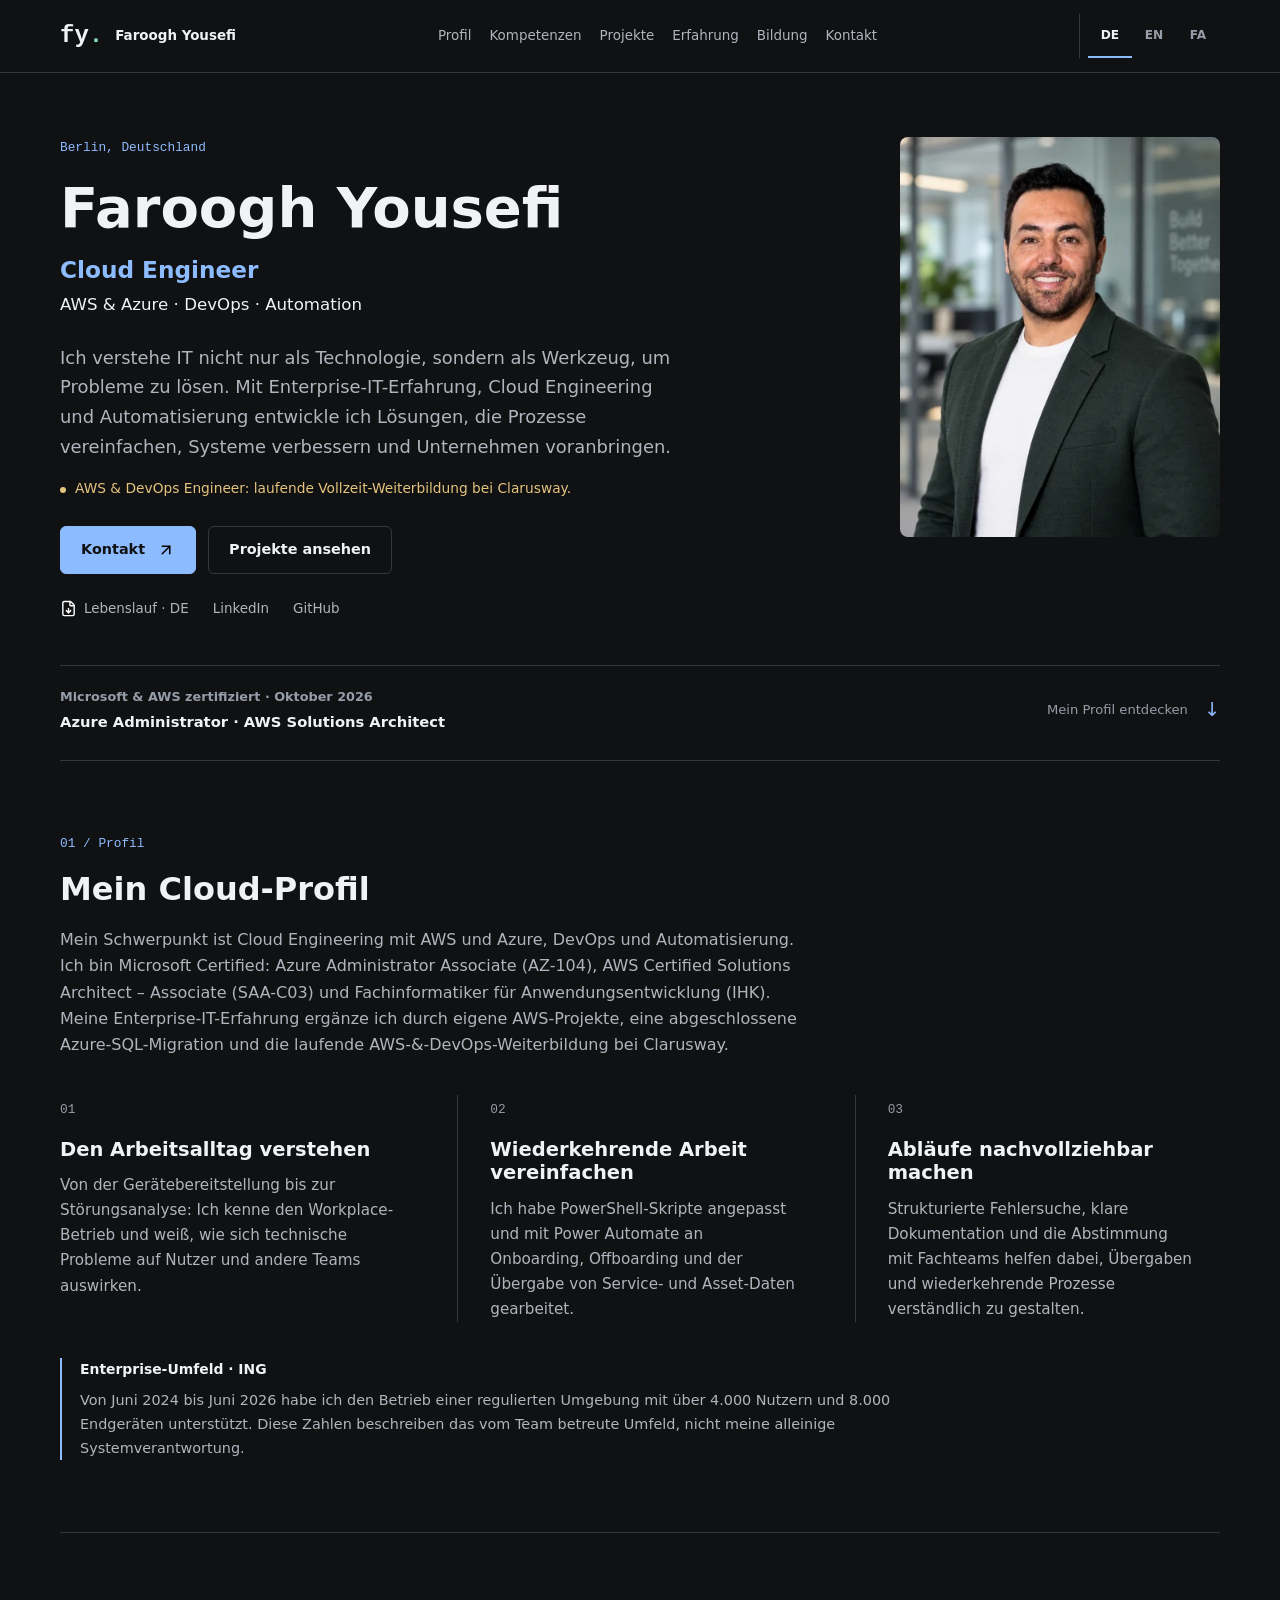
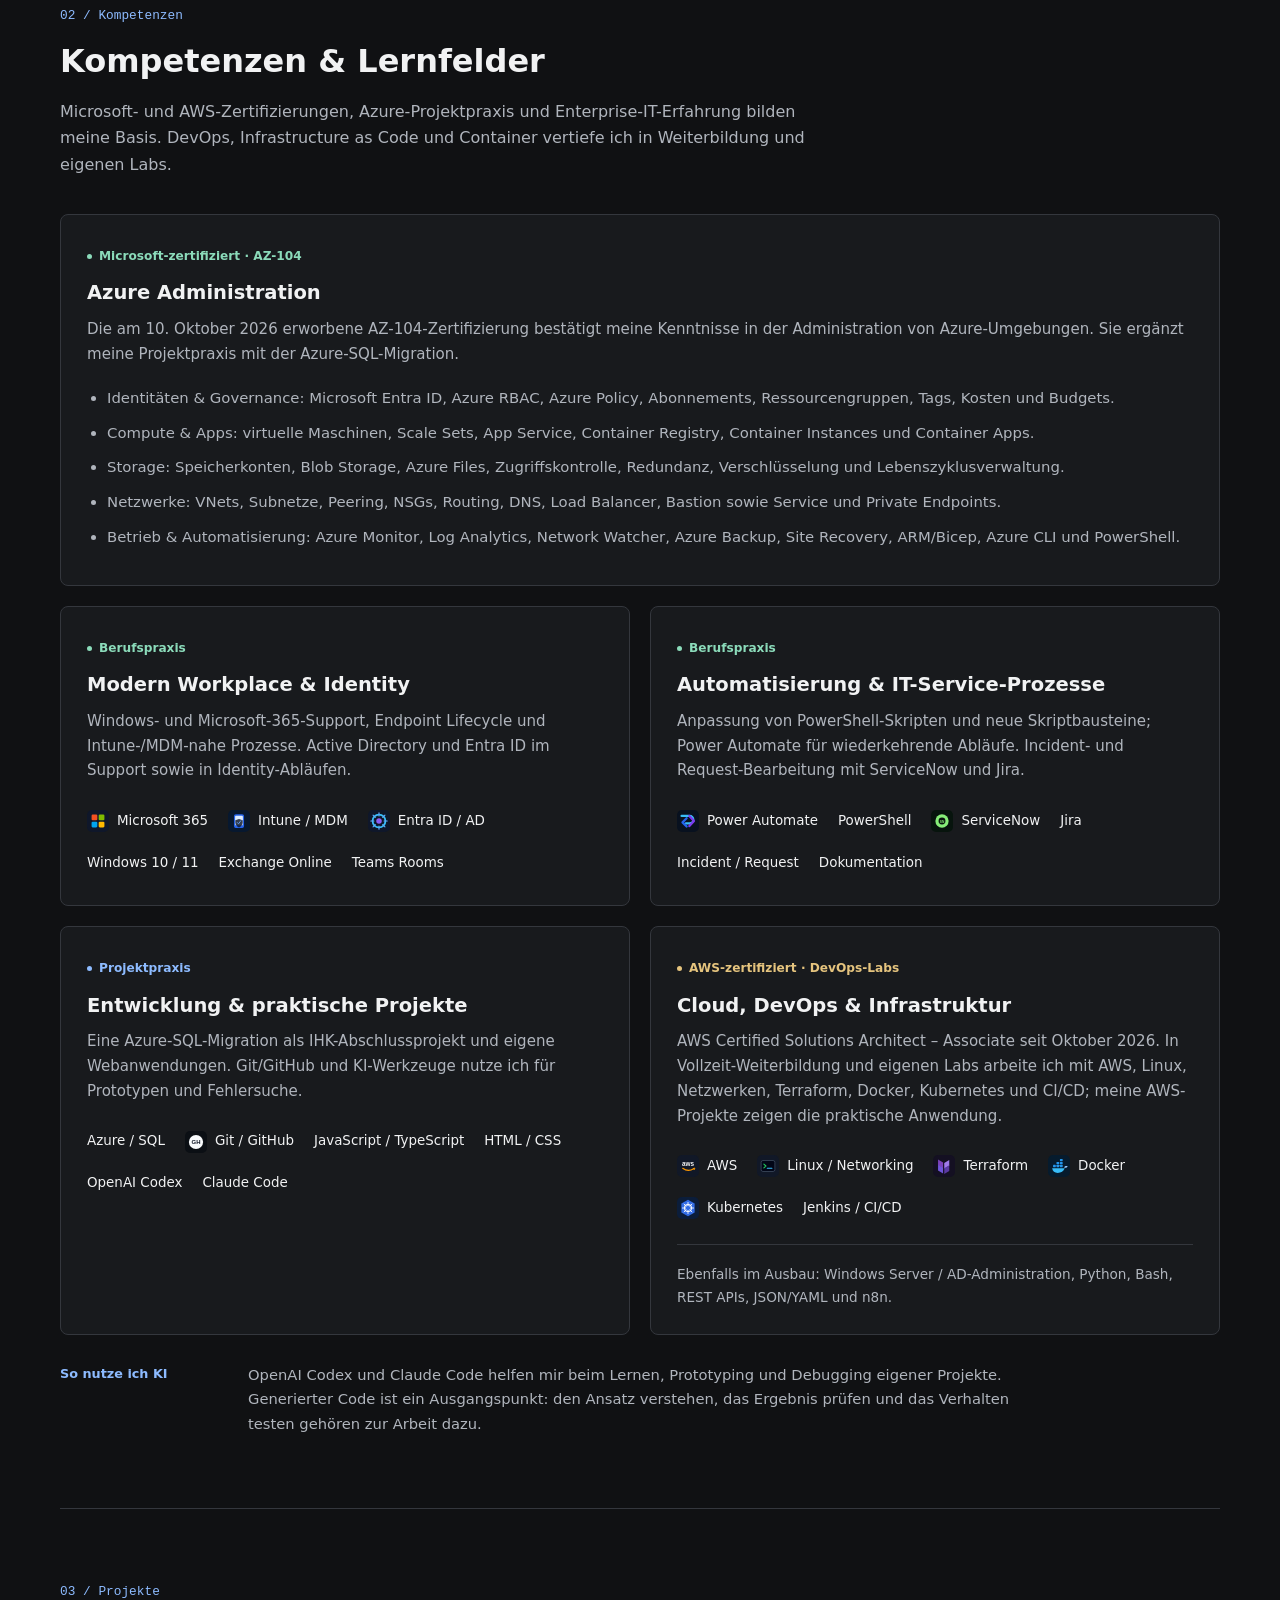
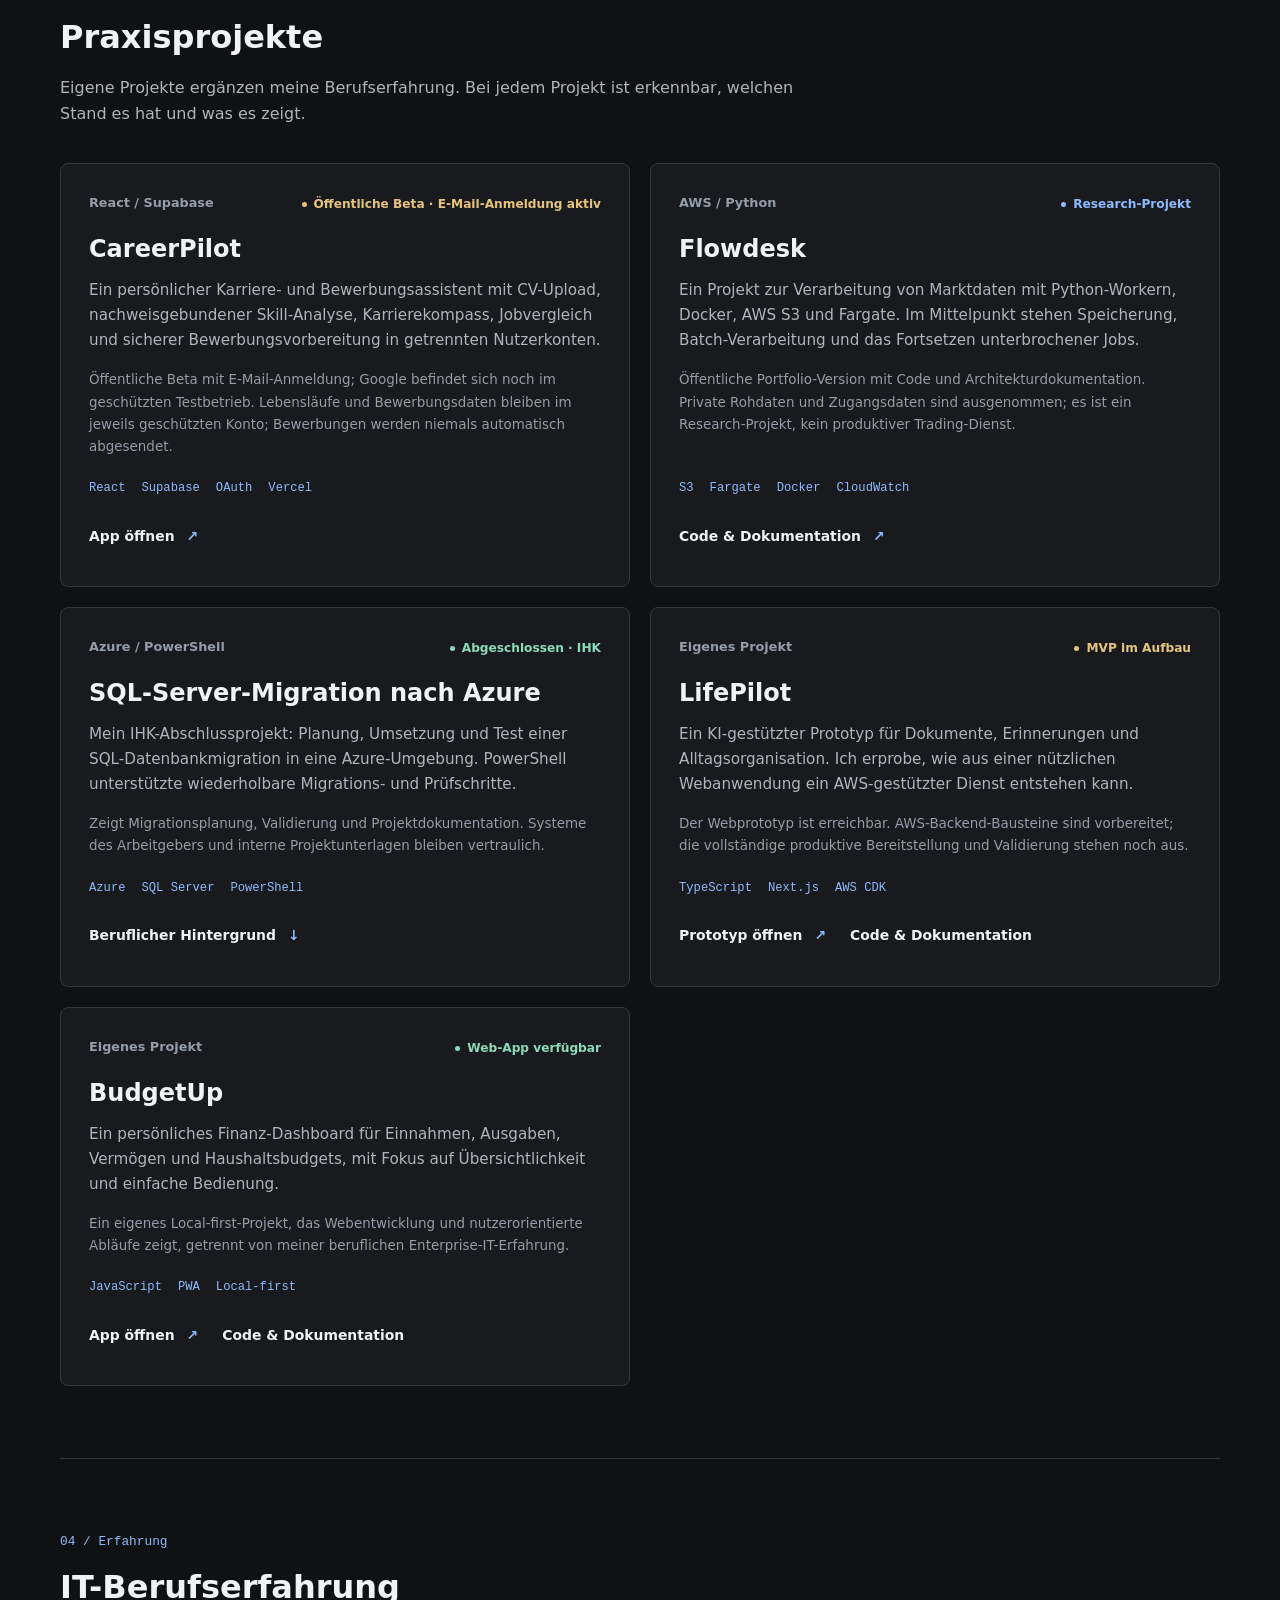
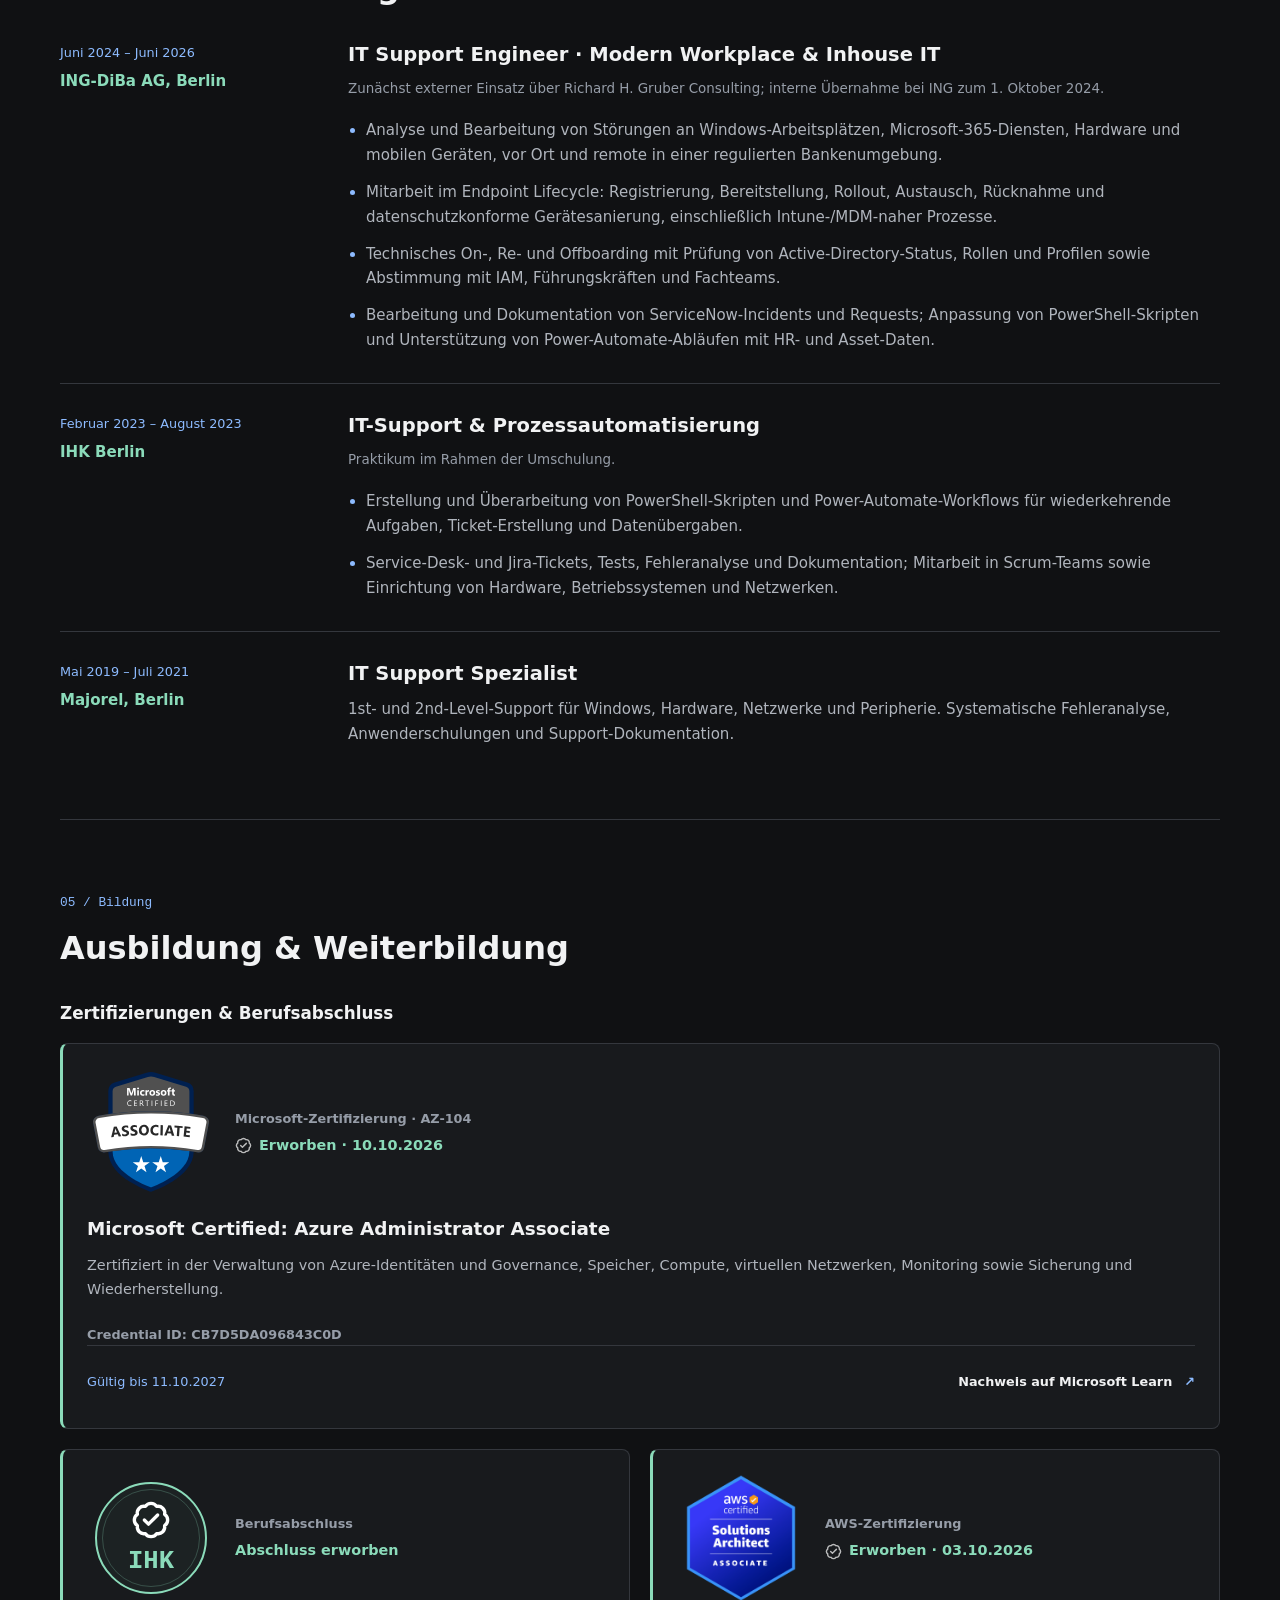
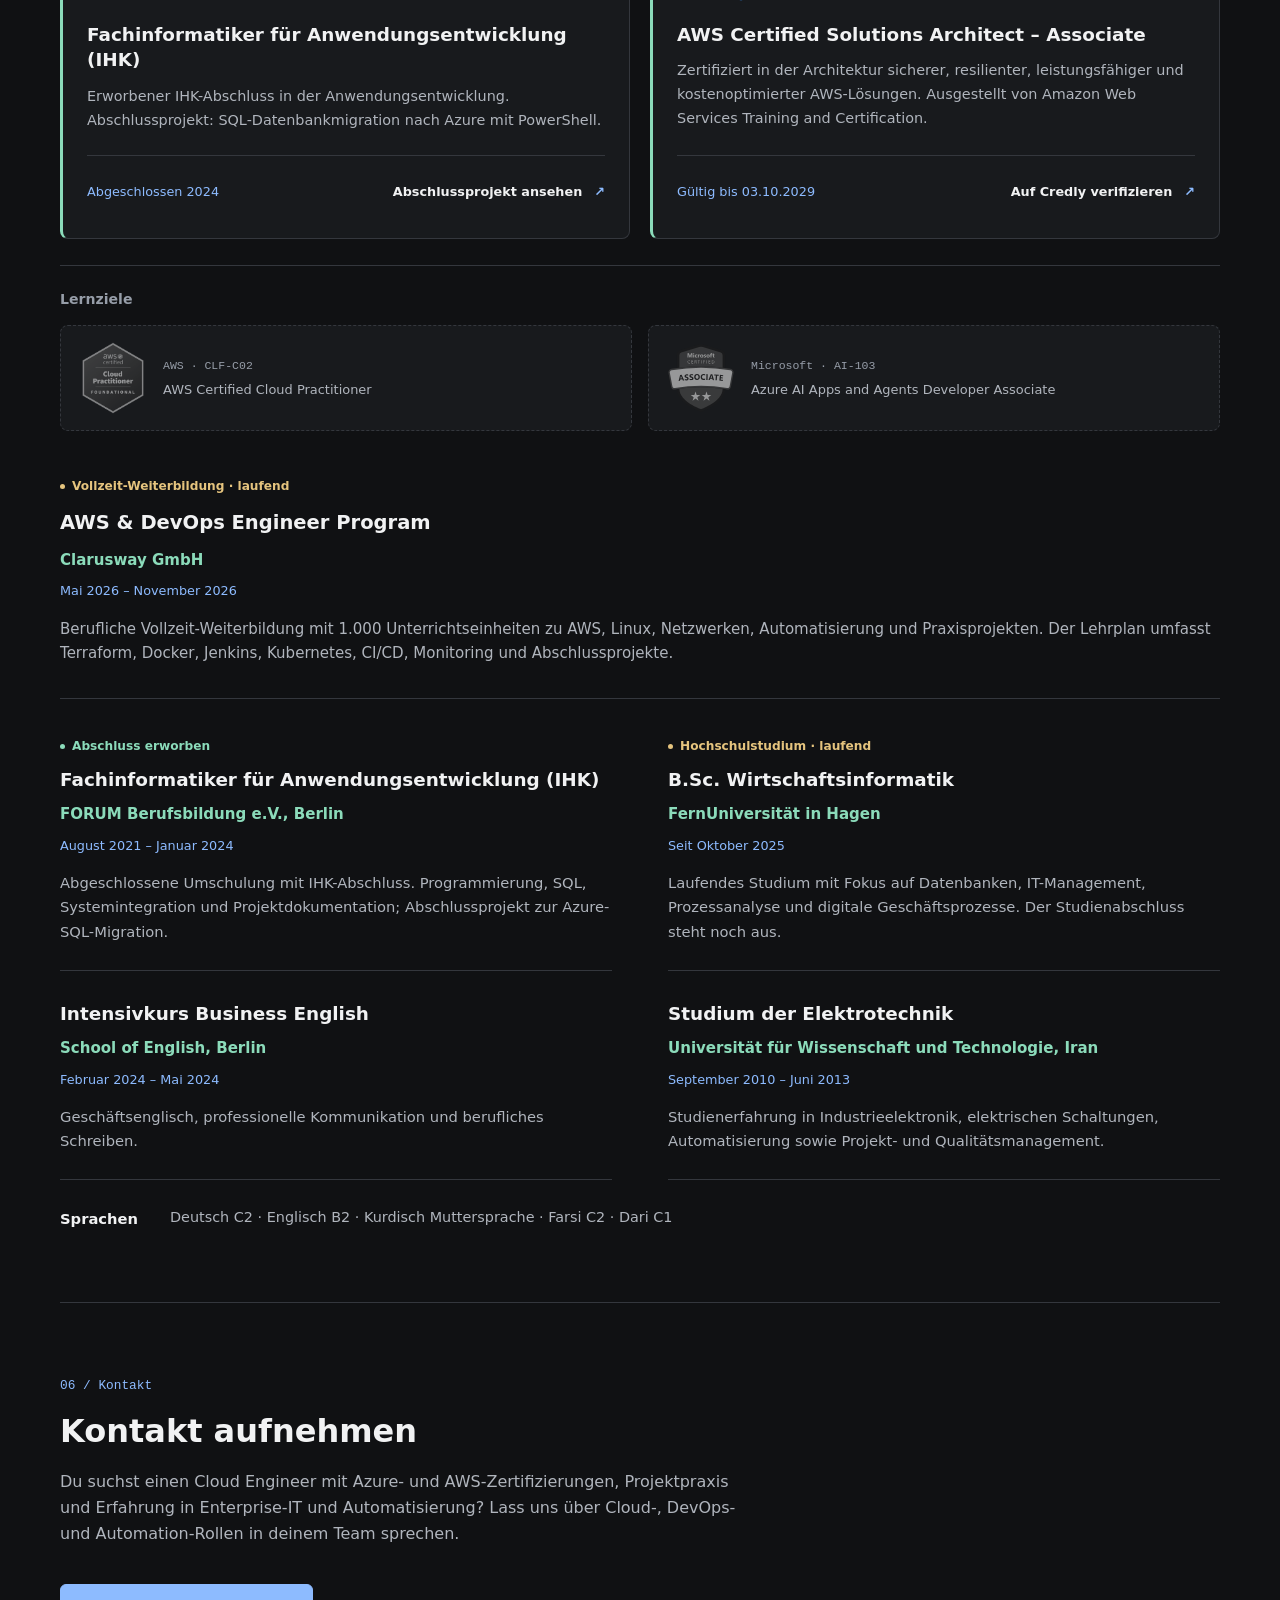
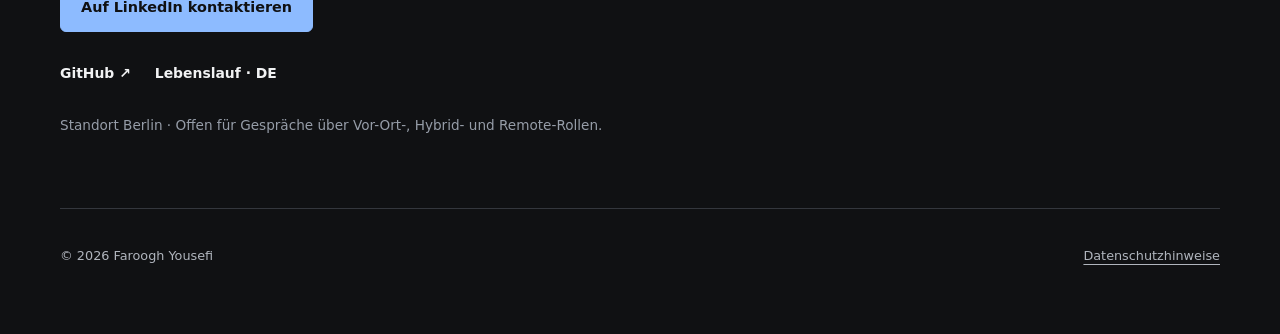
==== commit 6d499079: "Update portfolio introduction with problem-solving focus" ====
--- a/de/index.html
+++ b/de/index.html
@@ -32,7 +32,7 @@
   <meta name="twitter:description" content="Faroogh Yousefi, Cloud Engineer in Berlin, Microsoft Certified Azure Administrator Associate und AWS Certified Solutions Architect Associate. Azure, AWS, DevOps und Automation mit Enterprise-IT- und Projektpraxis." />
   <meta name="twitter:image" content="https://www.farooghyousefi.com/assets/faroogh-yousefi-sep-2026-800.webp" />
   <link rel="preload" as="image" href="../assets/faroogh-yousefi-sep-2026-400.webp" imagesrcset="../assets/faroogh-yousefi-sep-2026-400.webp 400w, ../assets/faroogh-yousefi-sep-2026-800.webp 800w" imagesizes="(max-width: 360px) 88px, (max-width: 680px) 120px, (max-width: 850px) 240px, (max-width: 1100px) 280px, 320px" />
-  <link rel="stylesheet" href="../styles.css?v=d4bc5ad6d7dc" />
+  <link rel="stylesheet" href="../styles.css?v=ec9b9d5310ef" />
   <script type="application/ld+json">{"@context":"https://schema.org","@type":"Person","@id":"https://www.farooghyousefi.com/#person","name":"Faroogh Yousefi","alternateName":["FarooghYousefi","Faruk Yousefi","فاروق یوسفی"],"url":"https://www.farooghyousefi.com/","image":"https://www.farooghyousefi.com/assets/faroogh-yousefi-sep-2026-800.webp","jobTitle":"Cloud Engineer | AWS & Azure | DevOps & Automation","description":"Faroogh Yousefi, Berlin-based Cloud Engineer, Microsoft Certified Azure Administrator Associate and AWS Certified Solutions Architect Associate. Azure, AWS, DevOps and automation with enterprise IT and project experience.","homeLocation":{"@type":"Place","name":"Berlin, Germany"},"knowsLanguage":["de","en","fa","ku","prs"],"knowsAbout":["Amazon Web Services","Microsoft Azure","Azure Administration","Microsoft Entra ID","Azure Networking","Azure Monitor","Azure Backup","Bicep","Cloud Architecture","DevOps","Terraform","Docker","Linux","Microsoft 365","Power Automate","PowerShell"],"hasCredential":[{"@type":"EducationalOccupationalCredential","name":"Microsoft Certified: Azure Administrator Associate","credentialCategory":"Certification","identifier":"CB7D5DA096843C0D","dateCreated":"2026-10-10","expires":"2027-10-11","url":"https://learn.microsoft.com/de-de/users/farooghyousefi-8393/credentials/certification/azure-administrator?tab=credentials-tab"},{"@type":"EducationalOccupationalCredential","name":"AWS Certified Solutions Architect – Associate","credentialCategory":"Certification","url":"https://www.credly.com/badges/5a12bdb6-9ff6-47e6-ba10-af309c26da79"},{"@type":"EducationalOccupationalCredential","name":"Fachinformatiker für Anwendungsentwicklung (IHK)","credentialCategory":"Vocational qualification"}],"alumniOf":{"@type":"EducationalOrganization","name":"FORUM Berufsbildung e.V., Berlin"},"sameAs":["https://www.linkedin.com/in/farooghyousefi/","https://github.com/farooghyousefi","https://www.credly.com/users/faroogh-yousefi"]}</script>
   <script type="application/ld+json">{"@context":"https://schema.org","@type":"WebSite","@id":"https://www.farooghyousefi.com/#website","name":"Faroogh Yousefi","alternateName":"farooghyousefi.com","url":"https://www.farooghyousefi.com/","publisher":{"@id":"https://www.farooghyousefi.com/#person"}}</script>
 </head>
@@ -81,7 +81,7 @@
         <img src="../assets/faroogh-yousefi-sep-2026-400.webp" srcset="../assets/faroogh-yousefi-sep-2026-400.webp 400w, ../assets/faroogh-yousefi-sep-2026-800.webp 800w" sizes="(max-width: 360px) 88px, (max-width: 680px) 120px, (max-width: 850px) 240px, (max-width: 1100px) 280px, 320px" width="400" height="500" fetchpriority="high" alt="Faroogh Yousefi, Cloud Engineer für AWS und Azure in Berlin" data-i18n-alt="photo.alt" />
       </figure>
       <div class="hero-detail">
-        <p class="hero-description" data-i18n="hero.description">Mit Zertifizierungen als Azure Administrator Associate und AWS Solutions Architect Associate verbinde ich Enterprise-IT-Erfahrung mit Cloud-Projekten und Automatisierung.</p>
+        <p class="hero-description" data-i18n="hero.description">Ich verstehe IT nicht nur als Technologie, sondern als Werkzeug, um Probleme zu lösen. Mit Enterprise-IT-Erfahrung, Cloud Engineering und Automatisierung entwickle ich Lösungen, die Prozesse vereinfachen, Systeme verbessern und Unternehmen voranbringen.</p>
         <p class="hero-learning"><span class="learning-dot" aria-hidden="true"></span><span data-i18n="hero.learning">AWS &amp; DevOps Engineer: laufende Vollzeit-Weiterbildung bei Clarusway.</span></p>
         <div class="hero-actions">
           <a class="button primary" href="#contact"><span data-i18n="hero.contact">Kontakt</span><img src="../assets/icons/arrow-up-right.svg" width="18" height="18" alt="" /></a>
@@ -216,6 +216,6 @@
   </main>
   <footer class="section-shell footer"><p>© 2026 Faroogh Yousefi</p><details class="privacy" id="privacy"><summary data-i18n="privacy.title">Datenschutzhinweise</summary><div><p data-i18n="privacy.owner">Dieses persönliche Portfolio wird von Faroogh Yousefi in Berlin veröffentlicht. Du kannst mich über LinkedIn kontaktieren.</p><p data-i18n="privacy.hosting">Die Website wird bei Vercel gehostet. Beim Abruf entstehen technische Anfragedaten wie IP-Adresse, aufgerufene URL und Browserinformationen, die in Hosting- und Sicherheitsprotokollen verarbeitet werden können.</p><p data-i18n="privacy.storage">Die Seite lädt keine Werbe- oder Analyse-Skripte. Die gewählte Sprache wird lokal im Browser unter portfolio-language gespeichert. Durch Löschen der Website-Daten im Browser lässt sich diese Einstellung entfernen.</p><p data-i18n="privacy.contact">Externe Dienste wie GitHub und LinkedIn erhalten Daten, wenn du deren Links aufrufst. Öffentliche Lebensläufe enthalten keine Privatanschrift, Telefonnummer, Geburtsjahr oder persönliche E-Mail-Adresse.</p><a href="https://vercel.com/legal/privacy-policy" target="_blank" rel="noopener noreferrer" data-i18n="privacy.vercel">Datenschutzerklärung von Vercel</a></div></details></footer>
   <a class="back-to-top" href="#top" data-back-to-top aria-label="Zurück zum Anfang" data-i18n-aria-label="ui.top" title="Zurück zum Anfang" data-i18n-title="ui.top"><img src="../assets/icons/arrow-up.svg" width="22" height="22" alt="" /></a>
-  <script src="../script.js?v=d4bc5ad6d7dc"></script>
+  <script src="../script.js?v=ec9b9d5310ef"></script>
 </body>
 </html>
